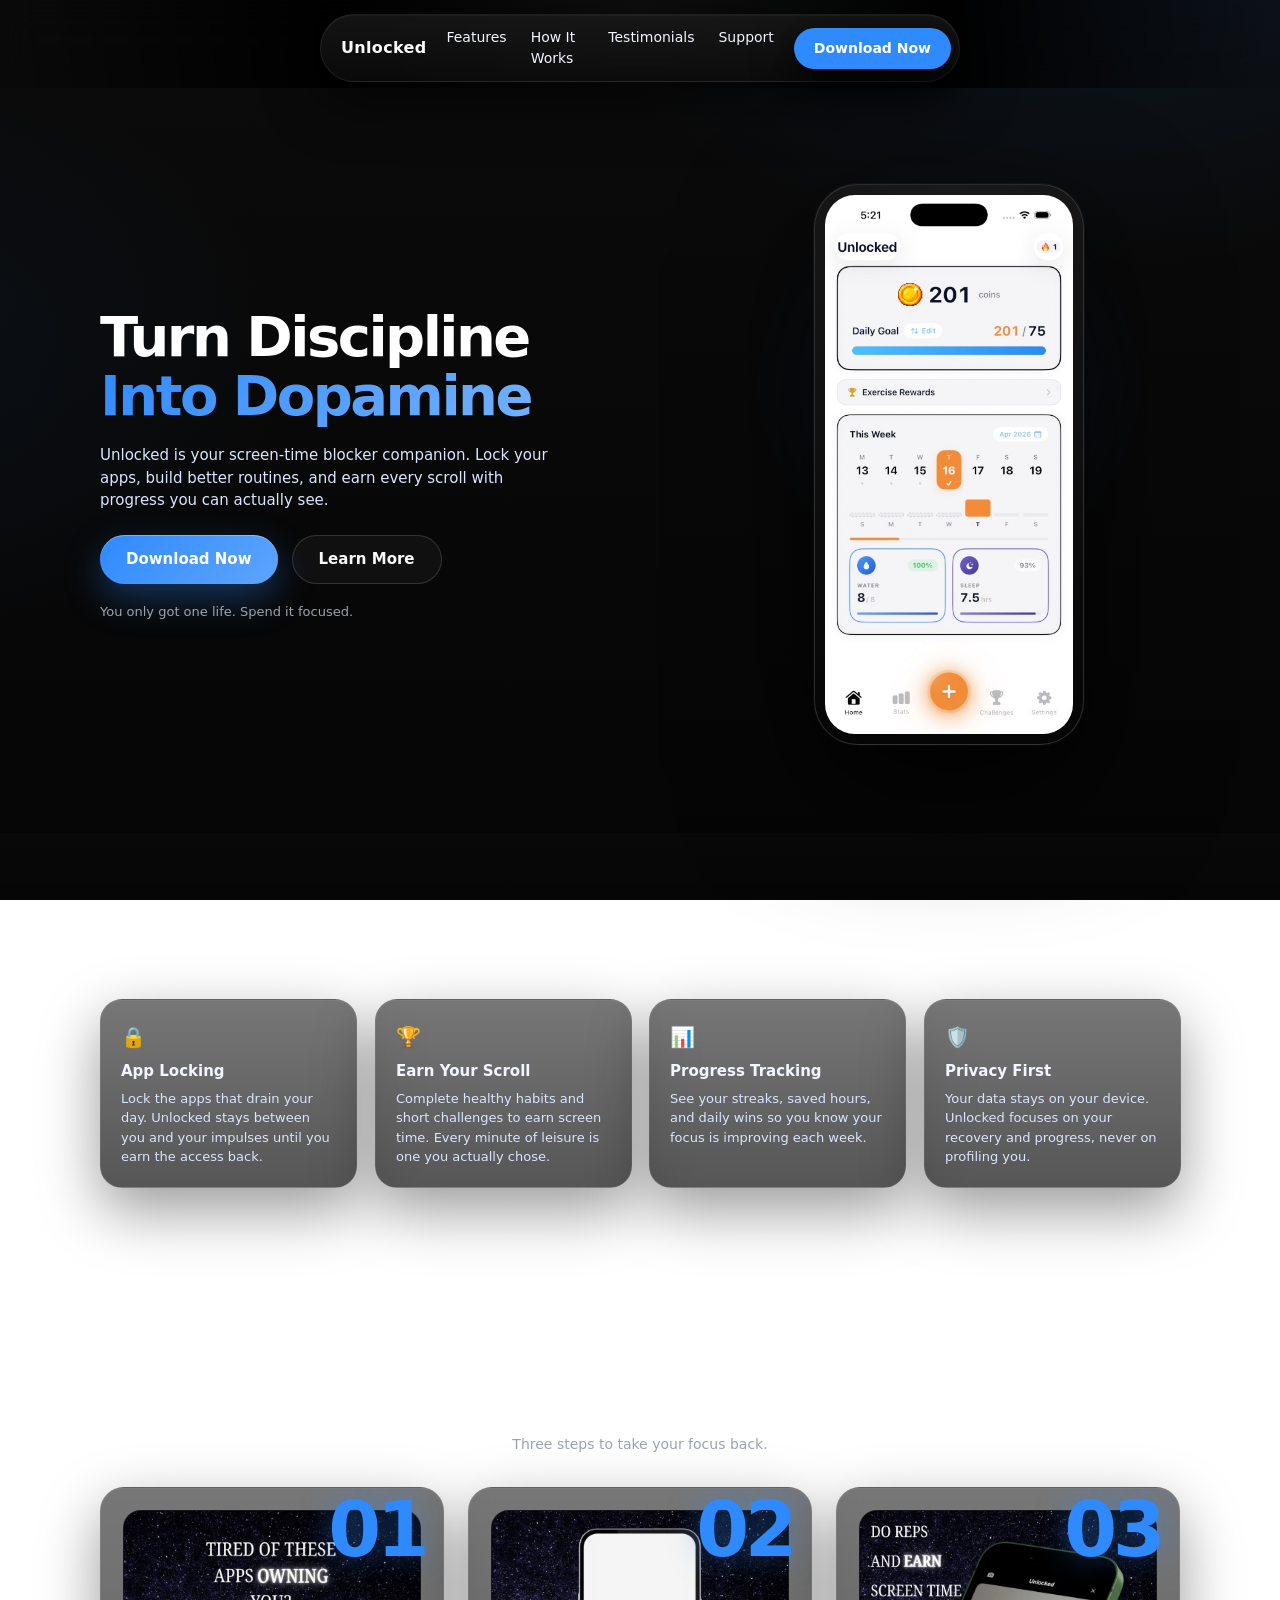
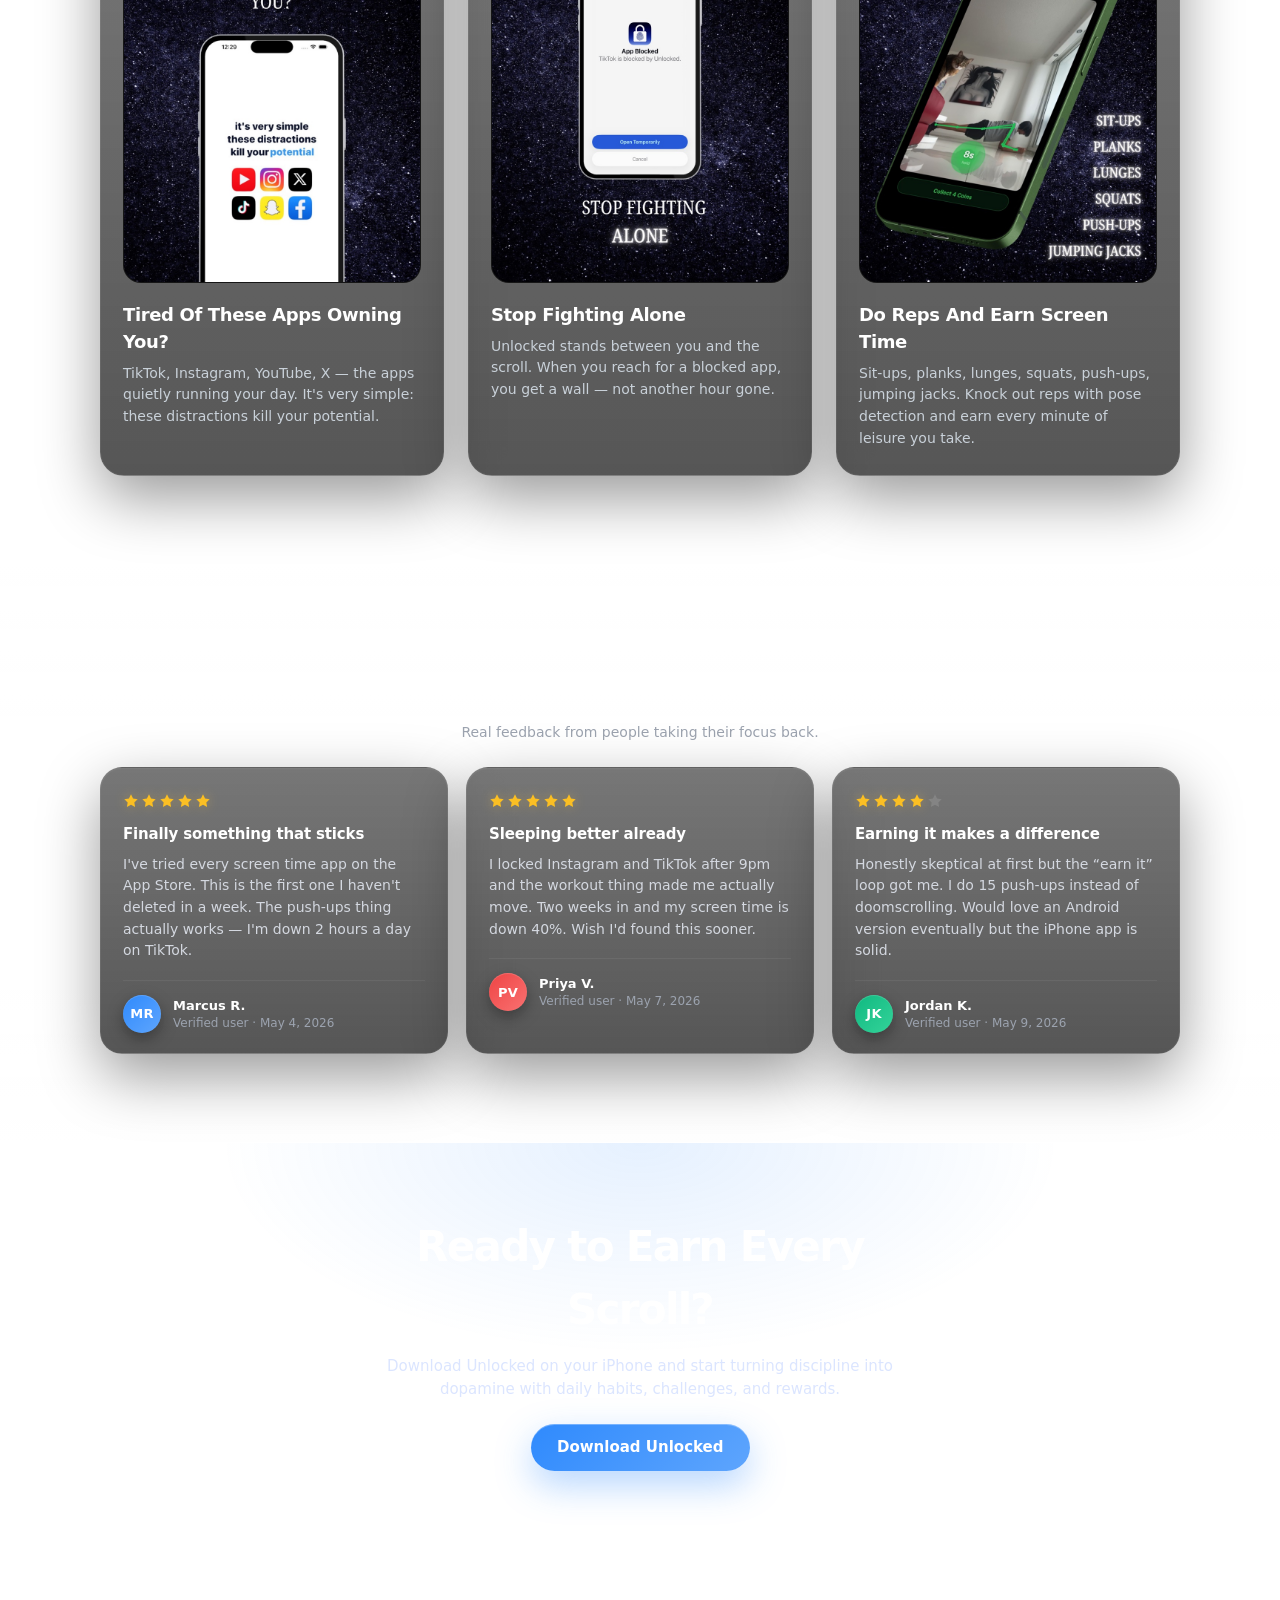
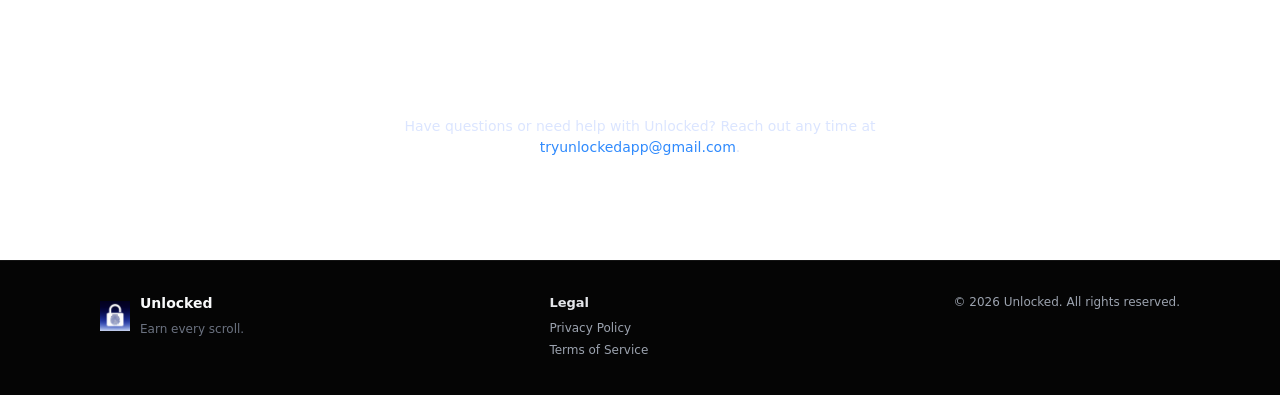
==== index.html @ 5eebda1a "Update step titles and descriptions to match new screenshots" ====
<!DOCTYPE html>
<html lang="en">
<head>
  <meta charset="UTF-8" />
  <title>Unlocked – Turn Discipline Into Dopamine</title>
  <meta name="viewport" content="width=device-width, initial-scale=1" />
  <meta
    name="description"
    content="Unlocked is a screen time blocker that helps you earn your scrolls. Build discipline, complete healthy routines, and unlock your apps the right way."
  />
  <meta property="og:title" content="Unlocked – Turn Discipline Into Dopamine" />
  <meta property="og:description" content="Earn every scroll. Lock your apps, build discipline, and reclaim your focus." />
  <meta property="og:image" content="assets/images/unlocked-logo.png" />
  <link rel="icon" type="image/png" href="assets/images/unlocked-logo.png" />
  <link rel="stylesheet" href="styles.css" />
</head>
<body class="page page--dark-landing">
  <header class="snap-header">
    <div class="container snap-header__inner">
      <div class="snap-header__brand">
        <a href="#home" class="logo logo--snap">
          <span class="logo__text">Unlocked</span>
        </a>
      </div>
      <nav class="snap-nav">
        <a href="#features" class="snap-nav__link">Features</a>
        <a href="#screenshots" class="snap-nav__link">How It Works</a>
        <a href="#testimonials" class="snap-nav__link">Testimonials</a>
        <a href="#support" class="snap-nav__link">Support</a>
      </nav>
      <div class="snap-header__cta">
        <a href="https://apps.apple.com/us/app/unlocked-screen-time-blocker/id6764413366" class="btn btn--primary snap-header__button">Download Now</a>
      </div>
    </div>
  </header>

  <main id="home">
    <!-- HERO -->
    <section class="snap-hero">
      <div class="container snap-hero__grid">
        <div class="snap-hero__copy">
          <h1 class="snap-hero__title reveal">
            Turn Discipline<br />
            <span class="snap-hero__title-accent">Into Dopamine</span>
          </h1>
          <p class="snap-hero__subtitle reveal reveal-delay-1">
            Unlocked is your screen-time blocker companion. Lock your apps, build better routines, and earn every scroll
            with progress you can actually see.
          </p>

          <div class="snap-hero__actions reveal reveal-delay-2">
            <a href="https://apps.apple.com/us/app/unlocked-screen-time-blocker/id6764413366" class="btn btn--primary btn--lg">Download Now</a>
            <a href="#features" class="btn btn--ghost btn--lg">Learn More</a>
          </div>

          <div class="snap-hero__meta reveal reveal-delay-3">
            <span>You only got one life. Spend it focused.</span>
          </div>
        </div>

        <div class="snap-hero__device reveal reveal-delay-2">
          <div class="phone-frame phone-frame--hero">
            <img
              src="assets/images/sc2.png"
              alt="Unlocked home dashboard"
              class="phone-frame__image"
              width="280"
              height="560"
            />
          </div>
        </div>
      </div>
    </section>

    <!-- FEATURES -->
    <section class="snap-section snap-section--band" id="features">
      <div class="container">
        <div class="snap-section__header">
          <h2 class="snap-section__title">Powerful Features</h2>
          <div class="snap-section__underline"></div>
        </div>

        <div class="snap-features">
          <article class="snap-feature-card reveal">
            <div class="snap-feature-card__icon">🔒</div>
            <h3 class="snap-feature-card__title">App Locking</h3>
            <p class="snap-feature-card__text">
              Lock the apps that drain your day. Unlocked stays between you and your impulses until you earn the access back.
            </p>
          </article>

          <article class="snap-feature-card reveal reveal-delay-1">
            <div class="snap-feature-card__icon">🏆</div>
            <h3 class="snap-feature-card__title">Earn Your Scroll</h3>
            <p class="snap-feature-card__text">
              Complete healthy habits and short challenges to earn screen time. Every minute of leisure is one you actually chose.
            </p>
          </article>

          <article class="snap-feature-card reveal reveal-delay-2">
            <div class="snap-feature-card__icon">📊</div>
            <h3 class="snap-feature-card__title">Progress Tracking</h3>
            <p class="snap-feature-card__text">
              See your streaks, saved hours, and daily wins so you know your focus is improving each week.
            </p>
          </article>

          <article class="snap-feature-card reveal reveal-delay-3">
            <div class="snap-feature-card__icon">🛡️</div>
            <h3 class="snap-feature-card__title">Privacy First</h3>
            <p class="snap-feature-card__text">
              Your data stays on your device. Unlocked focuses on your recovery and progress, never on profiling you.
            </p>
          </article>
        </div>
      </div>
    </section>

    <!-- HOW IT WORKS -->
    <section class="snap-section" id="screenshots">
      <div class="container">
        <div class="snap-section__header snap-section__header--center">
          <h2 class="snap-section__title">How It Works</h2>
          <div class="snap-section__underline"></div>
          <p class="snap-section__subtitle">Three steps to take your focus back.</p>
        </div>

        <div class="how-steps">
          <article class="how-step reveal">
            <span class="how-step__number">01</span>
            <div class="how-step__media">
              <img src="assets/images/step-1.jpg" alt="Tired of these apps owning you? — distractions kill your potential" loading="lazy" />
            </div>
            <h3 class="how-step__title">Tired Of These Apps Owning You?</h3>
            <p class="how-step__text">
              TikTok, Instagram, YouTube, X — the apps quietly running your day. It&apos;s very simple: these distractions kill your potential.
            </p>
          </article>

          <article class="how-step reveal reveal-delay-1">
            <span class="how-step__number">02</span>
            <div class="how-step__media">
              <img src="assets/images/step-2.jpg" alt="Stop fighting alone — TikTok is blocked by Unlocked" loading="lazy" />
            </div>
            <h3 class="how-step__title">Stop Fighting Alone</h3>
            <p class="how-step__text">
              Unlocked stands between you and the scroll. When you reach for a blocked app, you get a wall — not another hour gone.
            </p>
          </article>

          <article class="how-step reveal reveal-delay-2">
            <span class="how-step__number">03</span>
            <div class="how-step__media">
              <img src="assets/images/step-3.jpg" alt="Do reps and earn screen time — sit-ups, planks, lunges, squats, push-ups, jumping jacks" loading="lazy" />
            </div>
            <h3 class="how-step__title">Do Reps And Earn Screen Time</h3>
            <p class="how-step__text">
              Sit-ups, planks, lunges, squats, push-ups, jumping jacks. Knock out reps with pose detection and earn every minute of leisure you take.
            </p>
          </article>
        </div>
      </div>
    </section>

    <!-- TESTIMONIALS -->
    <section class="snap-section snap-section--band" id="testimonials">
      <div class="container">
        <div class="snap-section__header snap-section__header--center">
          <h2 class="snap-section__title">Loved by early users</h2>
          <p class="snap-section__subtitle">Real feedback from people taking their focus back.</p>
        </div>

        <div class="snap-testimonials">
          <article class="snap-testimonial-card reveal">
            <div class="review-stars" aria-label="5 out of 5 stars">
              <svg viewBox="0 0 24 24" aria-hidden="true"><path d="M12 2l3.09 6.26L22 9.27l-5 4.87 1.18 6.88L12 17.77l-6.18 3.25L7 14.14 2 9.27l6.91-1.01L12 2z"/></svg>
              <svg viewBox="0 0 24 24" aria-hidden="true"><path d="M12 2l3.09 6.26L22 9.27l-5 4.87 1.18 6.88L12 17.77l-6.18 3.25L7 14.14 2 9.27l6.91-1.01L12 2z"/></svg>
              <svg viewBox="0 0 24 24" aria-hidden="true"><path d="M12 2l3.09 6.26L22 9.27l-5 4.87 1.18 6.88L12 17.77l-6.18 3.25L7 14.14 2 9.27l6.91-1.01L12 2z"/></svg>
              <svg viewBox="0 0 24 24" aria-hidden="true"><path d="M12 2l3.09 6.26L22 9.27l-5 4.87 1.18 6.88L12 17.77l-6.18 3.25L7 14.14 2 9.27l6.91-1.01L12 2z"/></svg>
              <svg viewBox="0 0 24 24" aria-hidden="true"><path d="M12 2l3.09 6.26L22 9.27l-5 4.87 1.18 6.88L12 17.77l-6.18 3.25L7 14.14 2 9.27l6.91-1.01L12 2z"/></svg>
            </div>
            <h3 class="snap-testimonial-card__title">Finally something that sticks</h3>
            <p class="snap-testimonial-card__quote">
              I&apos;ve tried every screen time app on the App Store. This is the first one I haven&apos;t deleted in a week. The push-ups thing actually works — I&apos;m down 2 hours a day on TikTok.
            </p>
            <div class="snap-testimonial-card__author">
              <span class="snap-avatar" style="background: linear-gradient(135deg, #2f8afd, #5ea5fd);">MR</span>
              <div>
                <p class="snap-testimonial-card__name">Marcus R.</p>
                <p class="snap-testimonial-card__meta">Verified user · May 4, 2026</p>
              </div>
            </div>
          </article>

          <article class="snap-testimonial-card reveal reveal-delay-1">
            <div class="review-stars" aria-label="5 out of 5 stars">
              <svg viewBox="0 0 24 24" aria-hidden="true"><path d="M12 2l3.09 6.26L22 9.27l-5 4.87 1.18 6.88L12 17.77l-6.18 3.25L7 14.14 2 9.27l6.91-1.01L12 2z"/></svg>
              <svg viewBox="0 0 24 24" aria-hidden="true"><path d="M12 2l3.09 6.26L22 9.27l-5 4.87 1.18 6.88L12 17.77l-6.18 3.25L7 14.14 2 9.27l6.91-1.01L12 2z"/></svg>
              <svg viewBox="0 0 24 24" aria-hidden="true"><path d="M12 2l3.09 6.26L22 9.27l-5 4.87 1.18 6.88L12 17.77l-6.18 3.25L7 14.14 2 9.27l6.91-1.01L12 2z"/></svg>
              <svg viewBox="0 0 24 24" aria-hidden="true"><path d="M12 2l3.09 6.26L22 9.27l-5 4.87 1.18 6.88L12 17.77l-6.18 3.25L7 14.14 2 9.27l6.91-1.01L12 2z"/></svg>
              <svg viewBox="0 0 24 24" aria-hidden="true"><path d="M12 2l3.09 6.26L22 9.27l-5 4.87 1.18 6.88L12 17.77l-6.18 3.25L7 14.14 2 9.27l6.91-1.01L12 2z"/></svg>
            </div>
            <h3 class="snap-testimonial-card__title">Sleeping better already</h3>
            <p class="snap-testimonial-card__quote">
              I locked Instagram and TikTok after 9pm and the workout thing made me actually move. Two weeks in and my screen time is down 40%. Wish I&apos;d found this sooner.
            </p>
            <div class="snap-testimonial-card__author">
              <span class="snap-avatar" style="background: linear-gradient(135deg, #ef4444, #f97171);">PV</span>
              <div>
                <p class="snap-testimonial-card__name">Priya V.</p>
                <p class="snap-testimonial-card__meta">Verified user · May 7, 2026</p>
              </div>
            </div>
          </article>

          <article class="snap-testimonial-card reveal reveal-delay-2">
            <div class="review-stars" aria-label="4 out of 5 stars">
              <svg viewBox="0 0 24 24" aria-hidden="true"><path d="M12 2l3.09 6.26L22 9.27l-5 4.87 1.18 6.88L12 17.77l-6.18 3.25L7 14.14 2 9.27l6.91-1.01L12 2z"/></svg>
              <svg viewBox="0 0 24 24" aria-hidden="true"><path d="M12 2l3.09 6.26L22 9.27l-5 4.87 1.18 6.88L12 17.77l-6.18 3.25L7 14.14 2 9.27l6.91-1.01L12 2z"/></svg>
              <svg viewBox="0 0 24 24" aria-hidden="true"><path d="M12 2l3.09 6.26L22 9.27l-5 4.87 1.18 6.88L12 17.77l-6.18 3.25L7 14.14 2 9.27l6.91-1.01L12 2z"/></svg>
              <svg viewBox="0 0 24 24" aria-hidden="true"><path d="M12 2l3.09 6.26L22 9.27l-5 4.87 1.18 6.88L12 17.77l-6.18 3.25L7 14.14 2 9.27l6.91-1.01L12 2z"/></svg>
              <svg viewBox="0 0 24 24" aria-hidden="true" class="is-empty"><path d="M12 2l3.09 6.26L22 9.27l-5 4.87 1.18 6.88L12 17.77l-6.18 3.25L7 14.14 2 9.27l6.91-1.01L12 2z"/></svg>
            </div>
            <h3 class="snap-testimonial-card__title">Earning it makes a difference</h3>
            <p class="snap-testimonial-card__quote">
              Honestly skeptical at first but the &ldquo;earn it&rdquo; loop got me. I do 15 push-ups instead of doomscrolling. Would love an Android version eventually but the iPhone app is solid.
            </p>
            <div class="snap-testimonial-card__author">
              <span class="snap-avatar" style="background: linear-gradient(135deg, #10b981, #34d399);">JK</span>
              <div>
                <p class="snap-testimonial-card__name">Jordan K.</p>
                <p class="snap-testimonial-card__meta">Verified user · May 9, 2026</p>
              </div>
            </div>
          </article>
        </div>
      </div>
    </section>

    <!-- CTA BAND -->
    <section class="snap-cta" id="download">
      <div class="container snap-cta__inner">
        <div class="snap-cta__header reveal">
          <h2 class="snap-cta__title">Ready to Earn Every Scroll?</h2>
          <div class="snap-section__underline snap-cta__underline"></div>
        </div>
        <p class="snap-cta__subtitle reveal reveal-delay-1">
          Download Unlocked on your iPhone and start turning discipline into dopamine with daily habits, challenges, and rewards.
        </p>
        <a href="https://apps.apple.com/us/app/unlocked-screen-time-blocker/id6764413366" class="btn btn--primary btn--lg snap-cta__button reveal reveal-delay-2">Download Unlocked</a>
      </div>
    </section>

    <!-- SUPPORT -->
    <section class="snap-section" id="support">
      <div class="container">
        <div class="snap-section__header snap-section__header--center">
          <h2 class="snap-section__title">Support</h2>
          <div class="snap-section__underline"></div>
        </div>
        <div class="snap-support">
          <p class="snap-support__text">
            Have questions or need help with Unlocked? Reach out any time at
            <a href="mailto:tryunlockedapp@gmail.com" class="snap-support__link">tryunlockedapp@gmail.com</a>.
          </p>
        </div>
      </div>
    </section>
  </main>

  <!-- FOOTER -->
  <footer class="snap-footer">
    <div class="container snap-footer__inner">
      <div class="snap-footer__brand">
        <img src="assets/images/unlocked-logo.png" alt="Unlocked" class="snap-footer__logo" />
        <div class="snap-footer__brand-text">
          <span class="snap-footer__brand-name">Unlocked</span>
          <p class="snap-footer__tagline">Earn every scroll.</p>
        </div>
      </div>
      <div class="snap-footer__legal">
        <h3 class="snap-footer__legal-title">Legal</h3>
        <a href="privacy.html" class="snap-footer__link">Privacy Policy</a>
        <a href="terms.html" class="snap-footer__link">Terms of Service</a>
      </div>
      <div class="snap-footer__meta">
        <span>&copy; <span id="year"></span> Unlocked. All rights reserved.</span>
      </div>
    </div>
    <script>
      document.getElementById('year').textContent = new Date().getFullYear();

      // Reveal-on-scroll
      const revealEls = document.querySelectorAll('.reveal');
      if ('IntersectionObserver' in window && revealEls.length) {
        const io = new IntersectionObserver((entries) => {
          entries.forEach((entry) => {
            if (entry.isIntersecting) {
              entry.target.classList.add('is-visible');
              io.unobserve(entry.target);
            }
          });
        }, { threshold: 0.12, rootMargin: '0px 0px -40px 0px' });
        revealEls.forEach((el) => io.observe(el));
      } else {
        revealEls.forEach((el) => el.classList.add('is-visible'));
      }
    </script>
  </footer>
</body>
</html>
---- styles.css ----
:root {
  --navy-bg: #020617;
  --navy-deep: #020819;
  --navy-soft: #0b1220;
  --navy-border: #1f2937;
  --navy-pill: #0b2147;

  --orange: #2f8afd;
  --orange-soft: rgba(47, 138, 253, 0.2);

  --green: #22c55e;
  --green-soft: rgba(34, 197, 94, 0.16);

  --text-main: #f9fafb;
  --text-muted: #9ca3af;
  --text-soft: #6b7280;

  --surface-elevated: #020617;
  --surface-card: #02081a;
  --surface-muted: #02091c;

  --radius-lg: 26px;
  --radius-md: 18px;
  --radius-pill: 999px;

  --shadow-soft: 0 30px 80px rgba(15, 23, 42, 0.9);
  --shadow-subtle: 0 16px 40px rgba(15, 23, 42, 0.6);

  --font-sans: system-ui, -apple-system, BlinkMacSystemFont, "SF Pro Text", sans-serif;
}

*,
*::before,
*::after {
  box-sizing: border-box;
}

html,
body {
  margin: 0;
  padding: 0;
  overflow-x: hidden;
}

html {
  scroll-behavior: smooth;
}

@media (prefers-reduced-motion: reduce) {
  html { scroll-behavior: auto; }
  *, *::before, *::after {
    animation-duration: 0.001ms !important;
    transition-duration: 0.001ms !important;
  }
}

/* Reveal-on-scroll utility */
.reveal {
  opacity: 0;
  transform: translateY(20px);
  transition: opacity 0.9s cubic-bezier(0.2, 0.8, 0.2, 1),
              transform 0.9s cubic-bezier(0.2, 0.8, 0.2, 1);
  will-change: opacity, transform;
}

.reveal.is-visible {
  opacity: 1;
  transform: translateY(0);
}

.reveal-delay-1 { transition-delay: 0.08s; }
.reveal-delay-2 { transition-delay: 0.16s; }
.reveal-delay-3 { transition-delay: 0.24s; }
.reveal-delay-4 { transition-delay: 0.32s; }

body {
  font-family: var(--font-sans);
  line-height: 1.5;
  color: var(--text-main);
  background: radial-gradient(circle at top, #020617 0, #020617 20%, #020617 40%, #000 100%);
}

.page--dark {
  background: radial-gradient(circle at top, #020617 0, #020817 35%, #000 100%);
}

.page--light {
  background: #0a0a0a;
  color: var(--text-main);
}

.container {
  max-width: 1120px;
  padding: 0 20px;
  margin: 0 auto;
}

.header {
  position: sticky;
  top: 0;
  z-index: 20;
  backdrop-filter: blur(20px);
  background: linear-gradient(to bottom, rgba(2, 6, 23, 0.98), rgba(2, 6, 23, 0.9), transparent);
  border-bottom: 1px solid rgba(31, 41, 55, 0.7);
}

.header--simple {
  position: static;
  background: rgba(10, 10, 10, 0.96);
  border-bottom: 1px solid rgba(255, 255, 255, 0.08);
}

.header__inner {
  display: flex;
  align-items: center;
  justify-content: space-between;
  height: 72px;
}

.logo {
  display: inline-flex;
  align-items: center;
  gap: 10px;
  text-decoration: none;
  color: var(--text-main);
}

.logo__icon {
  width: 32px;
  height: 32px;
  border-radius: 12px;
  background: radial-gradient(circle at 30% 10%, #e5e7eb, #0f172a);
  display: flex;
  align-items: center;
  justify-content: center;
  font-weight: 800;
  font-size: 18px;
  color: #020617;
  box-shadow: 0 10px 30px rgba(15, 23, 42, 0.9);
}

.logo__icon--small {
  width: 26px;
  height: 26px;
  font-size: 16px;
}

.logo__text {
  font-weight: 600;
  letter-spacing: 0.02em;
}

.logo__img {
  height: 34px;
  width: auto;
  display: block;
}

.nav {
  display: flex;
  align-items: center;
  gap: 20px;
}

.nav__link {
  text-decoration: none;
  font-size: 14px;
  color: var(--text-muted);
  padding: 6px 0;
  transition: color 0.2s ease;
}

.nav__link:hover {
  color: var(--text-main);
}

.nav__link--button {
  padding: 8px 18px;
  border-radius: 999px;
  background: #f9fafb;
  color: #020617;
  font-weight: 600;
  box-shadow: 0 12px 30px rgba(15, 23, 42, 0.9);
}

.nav__link--muted {
  color: var(--text-soft);
}

.hero {
  padding: 72px 0 72px;
}

.hero__inner {
  display: grid;
  grid-template-columns: minmax(0, 1.1fr) minmax(0, 1.1fr);
  gap: 48px;
  align-items: center;
}

.hero__pill {
  display: inline-flex;
  align-items: center;
  padding: 4px 14px;
  border-radius: var(--radius-pill);
  border: 1px solid rgba(148, 163, 184, 0.5);
  font-size: 12px;
  color: var(--text-muted);
  background: radial-gradient(circle at top left, rgba(47, 138, 253, 0.22), rgba(15, 23, 42, 0.9));
  margin-bottom: 16px;
}

.hero__title {
  font-size: clamp(36px, 5vw, 48px);
  line-height: 1.1;
  letter-spacing: -0.04em;
  margin: 0 0 16px;
}

.hero__accent {
  color: var(--orange);
}

.hero__subtitle {
  color: var(--text-soft);
  max-width: 420px;
  margin: 0 0 24px;
}

.hero__actions {
  display: flex;
  align-items: center;
  gap: 12px;
  margin-bottom: 8px;
}

.hero__note {
  font-size: 13px;
  color: var(--text-muted);
}

.btn {
  display: inline-flex;
  align-items: center;
  justify-content: center;
  border-radius: var(--radius-pill);
  padding: 10px 22px;
  border: none;
  font-size: 14px;
  font-weight: 600;
  cursor: pointer;
  text-decoration: none;
  transition: transform 0.12s ease, box-shadow 0.12s ease, background 0.12s ease, color 0.12s ease;
}

.btn--primary {
  position: relative;
  background: linear-gradient(135deg, #2f8afd, #5ea5fd);
  color: #ffffff;
  box-shadow: 0 14px 36px rgba(47, 138, 253, 0.35), inset 0 1px 0 rgba(255, 255, 255, 0.3);
  overflow: hidden;
}

.btn--primary::after {
  content: "";
  position: absolute;
  top: 0;
  left: -120%;
  width: 60%;
  height: 100%;
  background: linear-gradient(120deg, transparent, rgba(255, 255, 255, 0.4), transparent);
  transform: skewX(-20deg);
  transition: left 0.7s ease;
}

.btn--primary:hover {
  transform: translateY(-2px);
  box-shadow: 0 22px 55px rgba(47, 138, 253, 0.5), inset 0 1px 0 rgba(255, 255, 255, 0.4);
}

.btn--primary:hover::after {
  left: 130%;
}

.btn--ghost {
  background: rgba(255, 255, 255, 0.04);
  color: var(--text-main);
  border: 1px solid rgba(255, 255, 255, 0.14);
  backdrop-filter: blur(10px);
  -webkit-backdrop-filter: blur(10px);
}

.btn--ghost:hover {
  background: rgba(255, 255, 255, 0.08);
  border-color: rgba(255, 255, 255, 0.25);
  transform: translateY(-2px);
}

.btn--pill {
  border-radius: var(--radius-pill);
}

.hero__devices {
  display: grid;
  grid-template-columns: repeat(3, minmax(0, 1fr));
  gap: 18px;
}

.device-card {
  background: radial-gradient(circle at top, #020617, #020617 40%, #000 100%);
  border-radius: 30px;
  padding: 16px 16px 18px;
  border: 1px solid rgba(31, 41, 55, 0.9);
  box-shadow: var(--shadow-soft);
  position: relative;
}

.device-card--center {
  padding-top: 32px;
}

.device-card__title {
  margin: 0 0 14px;
  font-size: 14px;
}

.device-card__list {
  list-style: none;
  margin: 0;
  padding: 0;
  display: flex;
  flex-direction: column;
  gap: 8px;
  font-size: 12px;
}

.device-card__list li {
  display: flex;
  align-items: center;
  justify-content: space-between;
  color: var(--text-muted);
}

.device-card__list--goals li {
  align-items: flex-start;
}

.goal__name {
  font-size: 12px;
}

.goal__meta {
  display: block;
  font-size: 11px;
  color: var(--text-soft);
}

.gauge {
  position: relative;
  width: 100%;
  padding-top: 90%;
  border-radius: 30px;
  background: radial-gradient(circle at top, rgba(47, 138, 253, 0.12), #020617);
  display: flex;
  align-items: center;
  justify-content: center;
}

.gauge__ring {
  position: absolute;
  inset: 12%;
  border-radius: 999px;
  border: 8px solid rgba(15, 23, 42, 1);
  border-top-color: var(--orange);
  border-right-color: rgba(47, 138, 253, 0.4);
  border-bottom-color: rgba(15, 23, 42, 1);
  border-left-color: rgba(15, 23, 42, 1);
  transform: rotate(-35deg);
}

.gauge__value {
  position: absolute;
  font-size: 22px;
  font-weight: 700;
}

.gauge__label {
  position: absolute;
  bottom: 22%;
  font-size: 11px;
  color: var(--text-muted);
}

.gauge__footer {
  margin-top: 14px;
  display: flex;
  align-items: center;
  justify-content: space-between;
  font-size: 11px;
  color: var(--text-soft);
}

.gauge__score {
  color: var(--green);
}

.badge {
  border-radius: var(--radius-pill);
  padding: 3px 10px;
  font-size: 11px;
  border: 1px solid transparent;
}

.badge--navy {
  background: rgba(15, 23, 42, 0.9);
  border-color: rgba(30, 64, 175, 0.5);
  color: #e5e7eb;
}

.badge--orange {
  background: var(--orange-soft);
  border-color: rgba(47, 138, 253, 0.8);
  color: #a5cdff;
}

.badge--muted {
  background: rgba(15, 23, 42, 0.9);
  border-color: rgba(55, 65, 81, 0.6);
  color: var(--text-muted);
}

.badge--green {
  background: var(--green-soft);
  color: #bbf7d0;
  border-color: rgba(34, 197, 94, 0.9);
}

.chip {
  display: inline-flex;
  align-items: center;
  padding: 4px 10px;
  border-radius: var(--radius-pill);
  font-size: 11px;
  border: 1px solid rgba(31, 41, 55, 0.9);
}

.chip--good {
  border-color: rgba(34, 197, 94, 0.7);
  color: #bbf7d0;
}

.chip--warn {
  border-color: rgba(47, 138, 253, 0.7);
  color: #a5cdff;
}

.chip--info {
  border-color: rgba(59, 130, 246, 0.7);
  color: #bfdbfe;
}

.section {
  padding: 64px 0;
}

.section--muted {
  background: radial-gradient(circle at top, #020617, #020617 30%, #020617 60%, #000 100%);
}

.section__header {
  display: flex;
  justify-content: space-between;
  align-items: center;
  margin-bottom: 32px;
}

.section__header--center {
  flex-direction: column;
  align-items: center;
  text-align: center;
  gap: 16px;
}

.section__title {
  font-size: 28px;
  letter-spacing: -0.04em;
  margin: 0;
}

.section__accent {
  color: var(--orange);
}

.section__icon {
  width: 40px;
  height: 40px;
  border-radius: 16px;
  display: flex;
  align-items: center;
  justify-content: center;
  background: #020817;
  color: #e5e7eb;
  margin-bottom: 10px;
}

.section__icon--navy {
  background: linear-gradient(135deg, #0b2147, #020617);
}

.steps-tabs {
  display: inline-flex;
  align-items: center;
  gap: 8px;
  padding: 4px;
  border-radius: 999px;
  background: rgba(15, 23, 42, 0.95);
  border: 1px solid rgba(31, 41, 55, 0.9);
}

.steps-tabs__item {
  border: none;
  background: transparent;
  color: var(--text-soft);
  font-size: 12px;
  padding: 6px 14px;
  border-radius: 999px;
  cursor: default;
}

.steps-tabs__item--active {
  background: #020617;
  color: #f9fafb;
}

.steps-tabs__divider {
  width: 18px;
  height: 1px;
  background: rgba(75, 85, 99, 0.7);
}

.grid {
  display: grid;
  gap: 20px;
}

.grid--3 {
  grid-template-columns: repeat(3, minmax(0, 1fr));
}

.grid--2 {
  grid-template-columns: repeat(2, minmax(0, 1fr));
}

.card {
  background: radial-gradient(circle at top, #020617, #02081a 45%, #000 100%);
  border-radius: var(--radius-lg);
  padding: 20px 20px 18px;
  border: 1px solid rgba(31, 41, 55, 0.9);
  box-shadow: var(--shadow-subtle);
}

.card--wide {
  height: 100%;
}

.card--testimonial {
  background: radial-gradient(circle at top, rgba(47, 138, 253, 0.1), #020817);
}

.card__title {
  margin: 0 0 10px;
  font-size: 16px;
}

.card__text {
  margin: 0 0 12px;
  font-size: 13px;
  color: var(--text-soft);
}

.card__meta {
  font-size: 12px;
  color: var(--text-muted);
}

.card__stats {
  list-style: none;
  margin: 10px 0 0;
  padding: 0;
  display: flex;
  flex-direction: column;
  gap: 8px;
  font-size: 12px;
  color: var(--text-muted);
}

.card__stats li {
  display: flex;
  justify-content: space-between;
}

.card__chips {
  list-style: none;
  margin: 12px 0 0;
  padding: 0;
  display: flex;
  flex-wrap: wrap;
  gap: 8px;
}

.mini-gauge {
  margin-top: 12px;
  padding: 10px 12px;
  border-radius: 18px;
  background: rgba(15, 23, 42, 0.9);
  border: 1px solid rgba(31, 41, 55, 0.9);
}

.mini-gauge__value {
  font-size: 14px;
  font-weight: 600;
}

.mini-gauge__label {
  font-size: 11px;
  color: var(--text-soft);
}

.mini-gauge__progress {
  margin-top: 8px;
  height: 6px;
  border-radius: 999px;
  background: rgba(31, 41, 55, 1);
  overflow: hidden;
}

.mini-gauge__bar {
  width: 20%;
  height: 100%;
  border-radius: 999px;
  background: linear-gradient(90deg, #2f8afd, #22c55e);
}

.stars {
  font-size: 14px;
  margin-bottom: 6px;
  color: #a5cdff;
}

.goals-grid {
  margin-top: 24px;
}

.goal-card {
  background: radial-gradient(circle at top, rgba(59, 130, 246, 0.08), #020617);
  border-radius: var(--radius-lg);
  padding: 18px 18px 16px;
  border: 1px solid rgba(31, 41, 55, 0.9);
}

.goal-card__header {
  display: flex;
  justify-content: space-between;
  align-items: center;
  margin-bottom: 8px;
}

.goal-card__name {
  font-size: 14px;
  font-weight: 600;
}

.goal-card__meta {
  font-size: 12px;
  color: var(--text-soft);
  margin: 0 0 10px;
}

.goal-card__progress {
  height: 7px;
  border-radius: 999px;
  background: rgba(17, 24, 39, 1);
  overflow: hidden;
}

.goal-card__progress--navy .goal-card__bar {
  width: 54%;
  background: linear-gradient(90deg, #0ea5e9, #1d4ed8);
}

.goal-card__progress--green .goal-card__bar {
  width: 100%;
  background: linear-gradient(90deg, #22c55e, #4ade80);
}

.goal-card__bar {
  height: 100%;
}

.goal-card__bar--full {
  width: 100%;
}

.legal {
  padding: 40px 0 60px;
}

.legal__inner {
  max-width: 780px;
  margin: 0 auto;
}

.legal__title {
  font-size: 30px;
  margin: 0 0 6px;
}

.legal__updated {
  font-size: 13px;
  color: var(--text-muted);
  margin: 0 0 24px;
}

.legal__section {
  margin-bottom: 22px;
}

.legal__section h2 {
  font-size: 18px;
  margin: 0 0 8px;
}

.legal__section h3 {
  font-size: 15px;
  margin: 14px 0 6px;
}

.legal__section p {
  font-size: 14px;
  color: var(--text-soft);
}

.legal__section ul {
  padding-left: 18px;
  margin: 6px 0 0;
  color: var(--text-soft);
  font-size: 14px;
}

.footer {
  border-top: 1px solid rgba(255, 255, 255, 0.08);
  background: #0a0a0a;
  padding: 18px 0;
}

.footer--legal {
  margin-top: 16px;
}

.footer__inner {
  display: flex;
  align-items: center;
  justify-content: space-between;
  gap: 18px;
  font-size: 12px;
  color: var(--text-soft);
}

.footer__brand {
  display: flex;
  flex-direction: column;
  gap: 4px;
}

.footer__tagline {
  margin: 0;
  font-size: 12px;
  color: var(--text-muted);
}

.footer__links {
  display: flex;
  gap: 14px;
}

.footer__link {
  text-decoration: none;
  color: var(--text-muted);
  font-size: 12px;
}

.footer__link:hover {
  color: var(--text-main);
}

.footer__meta {
  display: flex;
  flex-direction: column;
  gap: 2px;
}

/* Light app-style page */
.page--light-app {
  background: #f3f4f6;
  color: #020617;
}

/* App-style header */
.header--app {
  background: #f4f5f8;
  border-bottom: 1px solid rgba(148, 163, 184, 0.4);
  backdrop-filter: blur(18px);
}

.nav--app .nav__link {
  color: #64748b;
}

.nav__link--active {
  color: #020617;
  font-weight: 600;
}

/* App hero */
.app-hero {
  padding: 72px 0 48px;
}

.app-hero__inner {
  display: grid;
  grid-template-columns: minmax(0, 1.1fr) minmax(0, 0.9fr);
  gap: 48px;
  align-items: center;
}

.app-hero__eyebrow {
  font-size: 13px;
  font-weight: 500;
  color: #0f172a;
}

.app-hero__title {
  font-size: clamp(32px, 4vw, 40px);
  margin: 4px 0 8px;
  letter-spacing: -0.04em;
  color: #020617;
}

.app-hero__subtitle {
  margin: 0 0 24px;
  max-width: 420px;
  font-size: 14px;
  color: #6b7280;
}

.app-hero__summary {
  background: #ffffff;
  border-radius: 28px;
  padding: 20px 20px 16px;
  box-shadow: 0 18px 40px rgba(15, 23, 42, 0.08);
  border: 1px solid rgba(209, 213, 219, 0.7);
}

.app-hero__summary-title {
  margin: 0 0 12px;
  font-size: 15px;
  color: #020617;
}

.app-hero__summary-grid {
  display: grid;
  grid-template-columns: repeat(4, minmax(0, 1fr));
  gap: 10px;
  margin-bottom: 12px;
}

.plan-card {
  background: #f9fafb;
  border-radius: 18px;
  padding: 10px 10px 8px;
  text-align: center;
}

.plan-card__icon {
  width: 32px;
  height: 32px;
  border-radius: 999px;
  display: flex;
  align-items: center;
  justify-content: center;
  font-weight: 600;
  font-size: 14px;
  margin: 0 auto 6px;
  color: #f9fafb;
}

.plan-card__icon--navy {
  background: #020617;
}

.plan-card__icon--orange {
  background: #2f8afd;
}

.plan-card__icon--red {
  background: #ef4444;
}

.plan-card__icon--blue {
  background: #0ea5e9;
}

.plan-card__label {
  font-size: 12px;
  margin: 0;
  color: #020617;
}

.plan-card__hint {
  font-size: 11px;
  margin: 0;
  color: #9ca3af;
}

.btn--full {
  width: 100%;
  justify-content: center;
  margin-top: 4px;
}

/* Phone frames */
.app-hero__phone {
  display: flex;
  flex-direction: column;
  align-items: center;
  gap: 10px;
}

.phone-frame {
  background: linear-gradient(145deg, #0a0a0a, #181818);
  padding: 10px;
  border-radius: 36px;
  box-shadow: 0 30px 80px rgba(0, 0, 0, 0.5);
  border: 1px solid rgba(70, 70, 70, 0.5);
  max-width: 270px;
}

.phone-frame--small {
  max-width: 220px;
}

.phone-frame__image {
  display: block;
  width: 100%;
  height: auto;
  border-radius: 28px;
  object-fit: cover;
  vertical-align: middle;
}

.app-hero__phone-dots .dot {
  width: 6px;
  height: 6px;
  border-radius: 999px;
  background: #cbd5f5;
  display: inline-block;
  margin: 0 2px;
}

.app-hero__phone-dots .dot--active {
  background: #020617;
}

/* Screenshots strip */
.screenshots {
  padding: 32px 0 40px;
}

.section-heading {
  font-size: 24px;
  margin: 0 0 4px;
  letter-spacing: -0.03em;
  color: #020617;
}

.section-heading--center {
  text-align: center;
}

.section-subtitle {
  margin: 0 0 20px;
  font-size: 14px;
  color: #6b7280;
}

.screenshots__row {
  display: flex;
  gap: 16px;
  overflow-x: auto;
  padding-bottom: 8px;
  scroll-snap-type: x mandatory;
}

.screenshots__row .phone-frame--small {
  scroll-snap-align: start;
}

/* Download strip */
.download {
  padding: 32px 0 40px;
}

.download__inner {
  background: #020617;
  border-radius: 30px;
  padding: 22px 24px;
  display: flex;
  align-items: center;
  justify-content: space-between;
  gap: 16px;
  color: #f9fafb;
}

.download__title {
  margin: 0 0 4px;
  font-size: 20px;
}

.download__subtitle {
  margin: 0;
  font-size: 14px;
  color: #e5e7eb;
}

/* Light cards and muted sections for app page */
.card--light {
  background: #ffffff;
  border-color: rgba(203, 213, 225, 0.9);
  box-shadow: 0 18px 45px rgba(15, 23, 42, 0.06);
}

.page--light-app .section--muted {
  background: #f9fafb;
}

/* === SnapOut-style dark landing === */

.page--dark-landing {
  background:
    radial-gradient(900px 600px at 85% -10%, rgba(47, 138, 253, 0.10), transparent 60%),
    radial-gradient(700px 500px at -10% 40%, rgba(47, 138, 253, 0.06), transparent 60%),
    linear-gradient(180deg, #0b0b0b 0%, #080808 50%, #050505 100%);
  background-attachment: fixed;
  color: #f3f6ff;
}

.snap-header {
  position: sticky;
  top: 0;
  z-index: 30;
  padding-top: 14px;
  padding-bottom: 6px;
  background: radial-gradient(circle at top, rgba(15, 15, 15, 0.95), rgba(0, 0, 0, 0.9), transparent);
  backdrop-filter: blur(18px);
}

.snap-header .container {
  display: flex;
  justify-content: center;
}

.snap-header__inner {
  display: inline-flex;
  align-items: center;
  justify-content: space-between;
  gap: 20px;
  padding: 8px 8px 8px 20px;
  border-radius: 999px;
  background: linear-gradient(180deg, rgba(28, 28, 28, 0.7), rgba(13, 13, 13, 0.75));
  border: 1px solid rgba(255, 255, 255, 0.08);
  box-shadow: 0 18px 55px rgba(0, 0, 0, 0.6), inset 0 1px 0 rgba(255, 255, 255, 0.04);
  backdrop-filter: blur(24px);
  -webkit-backdrop-filter: blur(24px);
  height: auto;
  max-width: 640px;
  transition: border-color 0.3s ease, box-shadow 0.3s ease;
}

.snap-header__inner:hover {
  border-color: rgba(255, 255, 255, 0.14);
}

.logo--snap .logo__icon {
  background: radial-gradient(circle at 30% 10%, #f9fafb, #111827);
  color: #020617;
}

.snap-nav {
  display: flex;
  gap: 24px;
  font-size: 14px;
}

.snap-nav__link {
  color: #f3f6ff;
  text-decoration: none;
  padding: 4px 0;
}

.snap-nav__link--active,
.snap-nav__link:hover {
  color: #f9fafb;
}

.snap-header__button {
  padding-inline: 20px;
  border-radius: 999px;
  background: #2f8afd;
  color: #ffffff;
  box-shadow: 0 16px 40px rgba(0, 0, 0, 0.9);
  white-space: nowrap;
  flex-shrink: 0;
}

.snap-hero {
  padding: 96px 0 88px;
  position: relative;
}

.snap-hero__grid {
  display: grid;
  grid-template-columns: minmax(0, 1.1fr) minmax(0, 0.9fr);
  gap: 56px;
  align-items: center;
}

.snap-hero__title {
  font-size: clamp(40px, 5.2vw, 56px);
  line-height: 1.05;
  letter-spacing: -0.045em;
  font-weight: 700;
  margin: 0 0 18px;
  color: #ffffff;
}

.snap-hero__title-accent {
  background: linear-gradient(135deg, #2f8afd 0%, #74b1ff 50%, #ffffff 100%);
  background-size: 200% 200%;
  -webkit-background-clip: text;
  background-clip: text;
  color: transparent;
  animation: gradient-shift 8s ease-in-out infinite;
}

@keyframes gradient-shift {
  0%, 100% { background-position: 0% 50%; }
  50% { background-position: 100% 50%; }
}

.snap-hero__subtitle {
  margin: 0 0 24px;
  max-width: 460px;
  font-size: 15px;
  color: #dbe5ff;
}

.snap-hero__actions {
  display: flex;
  flex-wrap: wrap;
  gap: 14px;
  margin-bottom: 18px;
}

.btn--lg {
  padding: 12px 26px;
  font-size: 15px;
}

.snap-hero__meta {
  font-size: 13px;
  color: #9ca3af;
}

.snap-hero__device {
  display: flex;
  justify-content: center;
  position: relative;
}

.snap-hero__device::before {
  content: "";
  position: absolute;
  width: 400px;
  height: 400px;
  background: radial-gradient(circle, rgba(47, 138, 253, 0.18), transparent 65%);
  filter: blur(40px);
  z-index: 0;
  animation: pulse-glow 6s ease-in-out infinite;
}

@keyframes pulse-glow {
  0%, 100% { opacity: 0.7; transform: scale(1); }
  50% { opacity: 1; transform: scale(1.08); }
}

.phone-frame--hero {
  position: relative;
  z-index: 1;
  max-width: 270px;
  background: radial-gradient(circle at top, #1a1a1a, #050505);
  border-radius: 44px;
  padding: 10px;
  border: 1px solid rgba(80, 80, 80, 0.5);
  box-shadow: 0 50px 130px rgba(0, 0, 0, 0.8), 0 0 0 1px rgba(255, 255, 255, 0.04);
  animation: phone-float 7s ease-in-out infinite;
}

@keyframes phone-float {
  0%, 100% { transform: translateY(0); }
  50% { transform: translateY(-10px); }
}

.phone-frame--hero .phone-frame__image {
  border-radius: 30px;
}

.snap-section {
  padding: 88px 0;
  position: relative;
}

.snap-section#screenshots {
  overflow: hidden;
}

.snap-section--band {
  background: transparent;
  position: relative;
}

.snap-section--band::before {
  content: "";
  position: absolute;
  inset: 0;
  background: linear-gradient(180deg, rgba(255, 255, 255, 0.015), transparent 30%, transparent 70%, rgba(255, 255, 255, 0.015));
  pointer-events: none;
}

.snap-section__header {
  display: flex;
  flex-direction: column;
  gap: 8px;
  margin-bottom: 24px;
}

.snap-section__header--center {
  align-items: center;
  text-align: center;
}

.snap-section__title {
  margin: 0;
  font-size: clamp(28px, 3.2vw, 36px);
  letter-spacing: -0.035em;
  font-weight: 700;
  color: #ffffff;
}

.snap-section__underline {
  display: none;
}

.snap-features {
  display: grid;
  grid-template-columns: repeat(4, minmax(0, 1fr));
  gap: 18px;
}

.snap-feature-card {
  position: relative;
  background: linear-gradient(180deg, rgba(28, 28, 28, 0.6), rgba(14, 14, 14, 0.7));
  border-radius: 22px;
  padding: 22px 20px 20px;
  border: 1px solid rgba(255, 255, 255, 0.07);
  box-shadow: 0 22px 60px rgba(0, 0, 0, 0.4), inset 0 1px 0 rgba(255, 255, 255, 0.04);
  backdrop-filter: blur(20px);
  -webkit-backdrop-filter: blur(20px);
  transition: transform 0.4s cubic-bezier(0.2, 0.8, 0.2, 1),
              border-color 0.3s ease,
              box-shadow 0.4s ease;
  overflow: hidden;
}

.snap-feature-card::before {
  content: "";
  position: absolute;
  inset: 0;
  border-radius: 22px;
  padding: 1px;
  background: linear-gradient(135deg, rgba(47, 138, 253, 0), rgba(47, 138, 253, 0.4), rgba(47, 138, 253, 0));
  -webkit-mask: linear-gradient(#fff 0 0) content-box, linear-gradient(#fff 0 0);
  -webkit-mask-composite: xor;
          mask-composite: exclude;
  opacity: 0;
  transition: opacity 0.4s ease;
  pointer-events: none;
}

.snap-feature-card:hover {
  transform: translateY(-4px);
  border-color: rgba(255, 255, 255, 0.12);
  box-shadow: 0 30px 70px rgba(0, 0, 0, 0.5), 0 0 40px rgba(47, 138, 253, 0.08), inset 0 1px 0 rgba(255, 255, 255, 0.06);
}

.snap-feature-card:hover::before {
  opacity: 1;
}

.snap-feature-card__icon {
  font-size: 20px;
  margin-bottom: 8px;
}

.snap-feature-card__title {
  margin: 0 0 6px;
  font-size: 15px;
  color: #f3f6ff;
}

.snap-feature-card__text {
  margin: 0;
  font-size: 13px;
  color: #dbe5ff;
}

.snap-screenshots-viewport {
  overflow: hidden;
  margin-top: 8px;
  width: 100%;
}

.snap-section#screenshots .snap-screenshots-viewport {
  margin-left: -40px;
  margin-right: -40px;
  width: calc(100% + 80px);
}

.snap-screenshots-track {
  display: flex;
  gap: 3px;
  padding: 8px 0 4px;
  animation: snap-screenshots-scroll 32s linear infinite;
}

.snap-screenshots-track .phone-frame--strip {
  max-width: 218px;
  min-width: 202px;
  flex-shrink: 0;
}

@keyframes snap-screenshots-scroll {
  0% {
    transform: translateX(0);
  }
  100% {
    transform: translateX(-50%);
  }
}

/* === How It Works (1-2-3 step section) === */

.snap-section__subtitle {
  margin: 14px 0 0;
  font-size: 15px;
  color: #9ca3af;
}

.how-steps {
  display: grid;
  grid-template-columns: repeat(3, minmax(0, 1fr));
  gap: 24px;
  margin-top: 32px;
}

.how-step {
  position: relative;
  display: flex;
  flex-direction: column;
  background: linear-gradient(180deg, rgba(28, 28, 28, 0.6), rgba(14, 14, 14, 0.7));
  border-radius: 24px;
  padding: 22px 22px 26px;
  border: 1px solid rgba(255, 255, 255, 0.07);
  box-shadow: 0 22px 60px rgba(0, 0, 0, 0.4), inset 0 1px 0 rgba(255, 255, 255, 0.04);
  backdrop-filter: blur(20px);
  -webkit-backdrop-filter: blur(20px);
  transition: transform 0.4s cubic-bezier(0.2, 0.8, 0.2, 1),
              border-color 0.3s ease,
              box-shadow 0.4s ease;
  overflow: hidden;
}

.how-step:hover {
  transform: translateY(-4px);
  border-color: rgba(255, 255, 255, 0.14);
  box-shadow: 0 30px 70px rgba(0, 0, 0, 0.5),
              0 0 40px rgba(47, 138, 253, 0.10),
              inset 0 1px 0 rgba(255, 255, 255, 0.06);
}

.how-step__number {
  position: absolute;
  top: 4px;
  right: 18px;
  font-size: 76px;
  font-weight: 900;
  letter-spacing: -0.06em;
  line-height: 1;
  color: #2f8afd;
  text-shadow: 0 0 30px rgba(47, 138, 253, 0.5);
  z-index: 2;
  pointer-events: none;
}

.how-step__media {
  position: relative;
  border-radius: 18px;
  overflow: hidden;
  margin-bottom: 18px;
  background: #0a0a0a;
  aspect-ratio: 4 / 5;
  border: 1px solid rgba(255, 255, 255, 0.05);
}

.how-step__media img {
  width: 100%;
  height: 100%;
  object-fit: cover;
  display: block;
  transition: transform 0.6s cubic-bezier(0.2, 0.8, 0.2, 1);
}

.how-step:hover .how-step__media img {
  transform: scale(1.03);
}

.how-step__title {
  margin: 0 0 8px;
  font-size: 18px;
  font-weight: 700;
  letter-spacing: -0.02em;
  color: #ffffff;
}

.how-step__text {
  margin: 0;
  font-size: 14px;
  line-height: 1.55;
  color: #c9d1d9;
}

@media (max-width: 900px) {
  .how-steps {
    grid-template-columns: minmax(0, 1fr);
    gap: 18px;
  }

  .how-step__number {
    font-size: 56px;
  }
}

.snap-testimonials {
  display: grid;
  grid-template-columns: repeat(3, minmax(0, 1fr));
  gap: 18px;
}

.snap-testimonial-card {
  position: relative;
  background: linear-gradient(180deg, rgba(28, 28, 28, 0.6), rgba(14, 14, 14, 0.7));
  border-radius: 22px;
  padding: 24px 22px 20px;
  border: 1px solid rgba(255, 255, 255, 0.07);
  box-shadow: 0 22px 60px rgba(0, 0, 0, 0.4), inset 0 1px 0 rgba(255, 255, 255, 0.04);
  backdrop-filter: blur(20px);
  -webkit-backdrop-filter: blur(20px);
  transition: transform 0.4s cubic-bezier(0.2, 0.8, 0.2, 1),
              border-color 0.3s ease,
              box-shadow 0.4s ease;
}

.snap-testimonial-card:hover {
  transform: translateY(-3px);
  border-color: rgba(255, 255, 255, 0.12);
  box-shadow: 0 30px 70px rgba(0, 0, 0, 0.5), inset 0 1px 0 rgba(255, 255, 255, 0.06);
}

.review-stars {
  display: inline-flex;
  align-items: center;
  gap: 2px;
  margin-bottom: 14px;
}

.review-stars svg {
  width: 16px;
  height: 16px;
  fill: #fbbf24;
  filter: drop-shadow(0 0 6px rgba(251, 191, 36, 0.35));
}

.review-stars svg.is-empty {
  fill: rgba(255, 255, 255, 0.12);
  filter: none;
}

.snap-testimonial-card__title {
  margin: 0 0 8px;
  font-size: 15px;
  font-weight: 700;
  color: #ffffff;
  letter-spacing: -0.01em;
}

.snap-testimonial-card__quote {
  margin: 0 0 18px;
  font-size: 14px;
  line-height: 1.55;
  color: #d4d8e0;
}

.snap-testimonial-card__author {
  display: flex;
  align-items: center;
  gap: 12px;
  padding-top: 14px;
  border-top: 1px solid rgba(255, 255, 255, 0.06);
}

.snap-avatar {
  width: 38px;
  height: 38px;
  border-radius: 999px;
  display: inline-flex;
  align-items: center;
  justify-content: center;
  font-size: 13px;
  font-weight: 700;
  color: #ffffff;
  letter-spacing: 0.02em;
  box-shadow: 0 6px 16px rgba(0, 0, 0, 0.35), inset 0 1px 0 rgba(255, 255, 255, 0.15);
  flex-shrink: 0;
}

.snap-testimonial-card__name {
  margin: 0;
  font-size: 13px;
  font-weight: 600;
  color: #ffffff;
  line-height: 1.2;
}

.snap-testimonial-card__meta {
  margin: 2px 0 0;
  font-size: 12px;
  color: #9ca3af;
  line-height: 1.2;
}

.snap-section__subtitle {
  margin: 8px 0 0;
  font-size: 14px;
  color: #9ca3af;
  text-align: center;
}

.snap-support {
  max-width: 520px;
  margin: 0 auto;
  text-align: center;
}

.snap-support__text {
  font-size: 14px;
  color: #dbe5ff;
}

.snap-support__link {
  color: #2f8afd;
  text-decoration: none;
}

.snap-support__link:hover {
  text-decoration: underline;
}

.snap-cta {
  padding: 72px 0 80px;
  background:
    radial-gradient(600px 300px at 50% 0%, rgba(47, 138, 253, 0.12), transparent 70%),
    transparent;
  border-top: 1px solid rgba(255, 255, 255, 0.06);
  position: relative;
}

.snap-cta__inner {
  text-align: center;
  max-width: 560px;
  margin: 0 auto;
}

.snap-cta__header {
  margin-bottom: 12px;
}

.snap-cta__title {
  margin: 0 0 14px;
  font-size: clamp(30px, 3.6vw, 42px);
  letter-spacing: -0.04em;
  font-weight: 700;
  color: #ffffff;
}

.snap-cta__underline {
  margin: 0 auto;
}

.snap-cta__subtitle {
  margin: 0 0 24px;
  font-size: 15px;
  line-height: 1.5;
  color: #dbe5ff;
}

.snap-footer {
  padding: 32px 0 32px;
  background: #050505;
  border-top: 1px solid rgba(255, 255, 255, 0.06);
  font-size: 12px;
  color: #9ca3af;
}

.snap-footer__inner {
  display: flex;
  align-items: flex-start;
  justify-content: space-between;
  gap: 32px;
}

.snap-footer__brand {
  display: flex;
  align-items: center;
  gap: 10px;
}

.snap-footer__logo {
  height: 30px;
  width: auto;
  display: block;
  flex-shrink: 0;
}

.snap-footer__brand-text {
  display: flex;
  flex-direction: column;
  gap: 2px;
}

.snap-footer__brand-name {
  font-size: 14px;
  font-weight: 600;
  color: #f9fafb;
}

.snap-footer__tagline {
  margin: 4px 0 0;
  color: #6b7280;
}

.snap-footer__legal-title {
  margin: 0 0 6px;
  font-size: 13px;
  color: #e5e7eb;
}

.snap-footer__link {
  display: block;
  color: #9ca3af;
  text-decoration: none;
  margin-bottom: 4px;
}

.snap-footer__link:hover {
  color: #f9fafb;
}

/* ===== Tablet (≤900px) ===== */
@media (max-width: 900px) {
  .hero__inner {
    grid-template-columns: minmax(0, 1fr);
  }

  .hero__devices {
    grid-template-columns: repeat(3, minmax(0, 0.9fr));
    overflow-x: auto;
    padding-bottom: 6px;
  }

  .device-card {
    min-width: 180px;
  }

  .header__inner {
    gap: 12px;
  }

  .nav {
    display: none;
  }

  .section__header {
    align-items: flex-start;
    flex-direction: column;
  }

  .section__header--center {
    align-items: center;
  }

  /* Hero */
  .snap-hero {
    padding: 64px 0 48px;
  }

  .snap-hero__grid {
    grid-template-columns: minmax(0, 1fr);
    gap: 36px;
    text-align: center;
  }

  .snap-hero__subtitle {
    margin-left: auto;
    margin-right: auto;
  }

  .snap-hero__actions {
    justify-content: center;
  }

  .snap-hero__device {
    justify-content: center;
    margin-top: 0;
  }

  .snap-hero__device::before {
    width: 320px;
    height: 320px;
  }

  /* Header pill */
  .snap-header__inner {
    gap: 12px;
    padding: 6px 6px 6px 16px;
  }

  .snap-nav {
    display: none;
  }

  /* Sections breathe less */
  .snap-section {
    padding: 56px 0;
  }

  .snap-cta {
    padding: 56px 0 64px;
  }

  /* Features and testimonials condense */
  .snap-features {
    grid-template-columns: repeat(2, minmax(0, 1fr));
    gap: 14px;
  }

  .snap-testimonials {
    grid-template-columns: minmax(0, 1fr);
    gap: 14px;
  }

  .snap-footer__inner {
    flex-direction: column;
    align-items: flex-start;
    gap: 22px;
  }
}

/* ===== Phone (≤640px) ===== */
@media (max-width: 640px) {
  .container {
    padding: 0 18px;
  }

  .grid--3,
  .grid--2 {
    grid-template-columns: minmax(0, 1fr);
  }

  .footer__inner {
    flex-direction: column;
    align-items: flex-start;
  }

  .app-hero__inner {
    grid-template-columns: minmax(0, 1fr);
  }

  .app-hero__summary-grid {
    grid-template-columns: repeat(2, minmax(0, 1fr));
  }

  .download__inner {
    flex-direction: column;
    align-items: flex-start;
  }

  /* Hero compact */
  .snap-hero {
    padding: 48px 0 40px;
  }

  .snap-hero__title {
    font-size: clamp(32px, 9vw, 42px);
  }

  .snap-hero__subtitle {
    font-size: 14px;
  }

  .snap-hero__actions {
    flex-direction: column;
    gap: 10px;
    width: 100%;
  }

  .snap-hero__actions .btn {
    width: 100%;
  }

  .snap-hero__device::before {
    width: 260px;
    height: 260px;
  }

  .phone-frame--hero {
    max-width: 220px;
  }

  /* Header tightens */
  .snap-header {
    padding-top: 10px;
  }

  .snap-header__inner {
    gap: 10px;
    padding: 5px 5px 5px 14px;
    width: calc(100% - 12px);
  }

  .snap-header__button {
    padding: 8px 14px;
    font-size: 13px;
  }

  /* Section padding compresses */
  .snap-section {
    padding: 48px 0;
  }

  .snap-cta {
    padding: 48px 0 56px;
  }

  .snap-section__title {
    font-size: clamp(24px, 6.5vw, 30px);
  }

  /* Features stack */
  .snap-features {
    grid-template-columns: minmax(0, 1fr);
    gap: 12px;
  }

  .snap-feature-card {
    padding: 18px 18px 16px;
  }

  /* How It Works smaller numbers + tighter cards */
  .how-step {
    padding: 18px 18px 22px;
  }

  .how-step__number {
    font-size: 48px;
    top: 6px;
    right: 14px;
  }

  .how-step__title {
    font-size: 17px;
  }

  /* Screenshots strip (legacy) */
  .snap-screenshots-track .phone-frame--strip {
    max-width: 168px;
  }

  /* CTA */
  .snap-cta__title {
    font-size: clamp(26px, 7vw, 32px);
  }

  /* Footer */
  .snap-footer {
    padding: 24px 0 28px;
  }

  .snap-footer__inner {
    gap: 18px;
  }
}
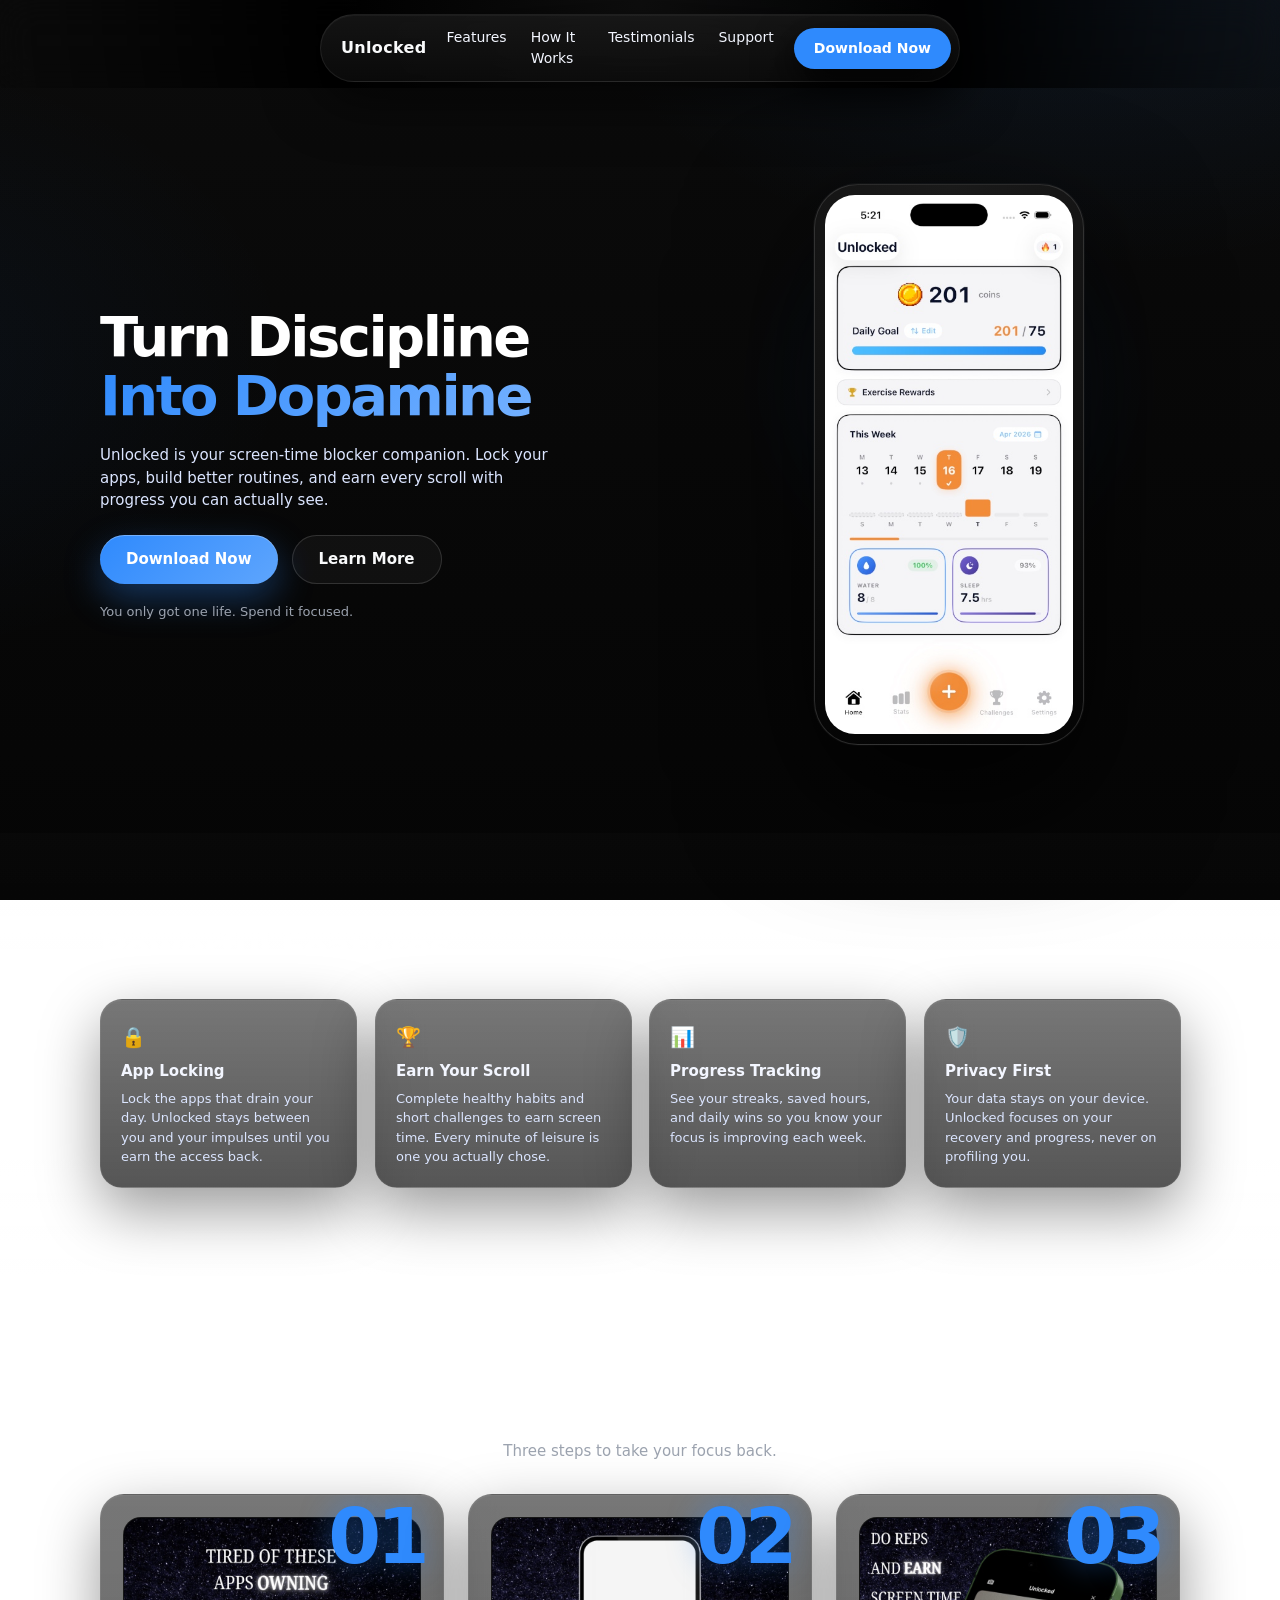
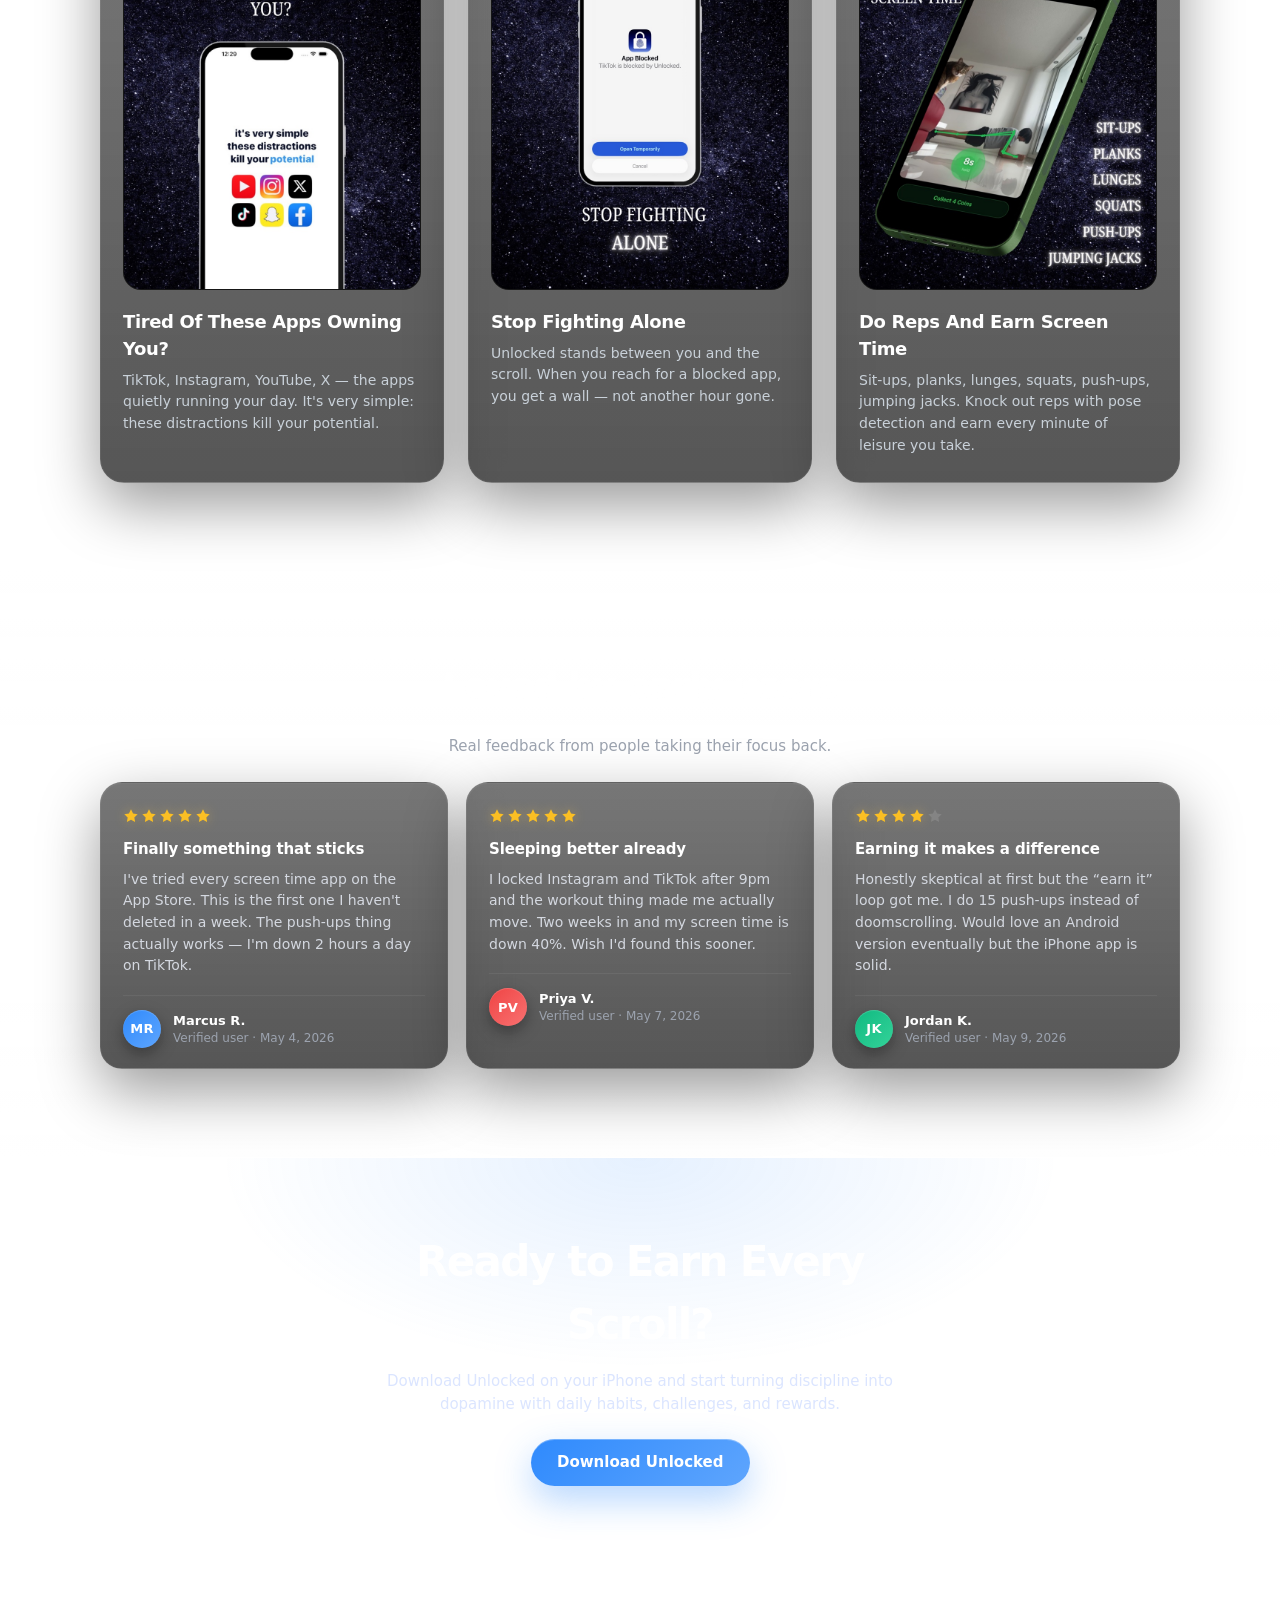
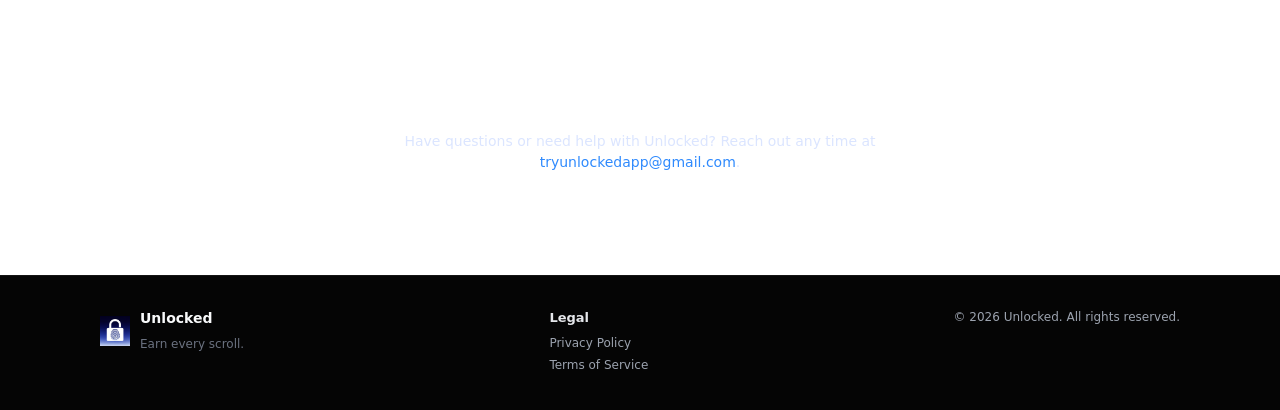
==== commit 3ffd7931: "Mobile optimization: tap targets, asset cleanup, favicon, performance hints" ====
--- a/index.html
+++ b/index.html
@@ -11,7 +11,10 @@
   <meta property="og:title" content="Unlocked – Turn Discipline Into Dopamine" />
   <meta property="og:description" content="Earn every scroll. Lock your apps, build discipline, and reclaim your focus." />
   <meta property="og:image" content="assets/images/unlocked-logo.png" />
-  <link rel="icon" type="image/png" href="assets/images/unlocked-logo.png" />
+  <link rel="icon" type="image/png" href="assets/images/favicon.png" />
+  <link rel="apple-touch-icon" href="assets/images/favicon.png" />
+  <meta name="theme-color" content="#0a0a0a" />
+  <link rel="preload" as="image" href="assets/images/sc2.png" fetchpriority="high" />
   <link rel="stylesheet" href="styles.css" />
 </head>
 <body class="page page--dark-landing">
@@ -129,7 +132,7 @@
           <article class="how-step reveal">
             <span class="how-step__number">01</span>
             <div class="how-step__media">
-              <img src="assets/images/step-1.jpg" alt="Tired of these apps owning you? — distractions kill your potential" loading="lazy" />
+              <img src="assets/images/step-1.jpg?v=2" alt="Tired of these apps owning you? — distractions kill your potential" loading="lazy" />
             </div>
             <h3 class="how-step__title">Tired Of These Apps Owning You?</h3>
             <p class="how-step__text">
@@ -140,7 +143,7 @@
           <article class="how-step reveal reveal-delay-1">
             <span class="how-step__number">02</span>
             <div class="how-step__media">
-              <img src="assets/images/step-2.jpg" alt="Stop fighting alone — TikTok is blocked by Unlocked" loading="lazy" />
+              <img src="assets/images/step-2.jpg?v=2" alt="Stop fighting alone — TikTok is blocked by Unlocked" loading="lazy" />
             </div>
             <h3 class="how-step__title">Stop Fighting Alone</h3>
             <p class="how-step__text">
@@ -151,7 +154,7 @@
           <article class="how-step reveal reveal-delay-2">
             <span class="how-step__number">03</span>
             <div class="how-step__media">
-              <img src="assets/images/step-3.jpg" alt="Do reps and earn screen time — sit-ups, planks, lunges, squats, push-ups, jumping jacks" loading="lazy" />
+              <img src="assets/images/step-3.jpg?v=2" alt="Do reps and earn screen time — sit-ups, planks, lunges, squats, push-ups, jumping jacks" loading="lazy" />
             </div>
             <h3 class="how-step__title">Do Reps And Earn Screen Time</h3>
             <p class="how-step__text">
--- a/styles.css
+++ b/styles.css
@@ -77,7 +77,10 @@
   font-family: var(--font-sans);
   line-height: 1.5;
   color: var(--text-main);
-  background: radial-gradient(circle at top, #020617 0, #020617 20%, #020617 40%, #000 100%);
+  background: #0a0a0a;
+  -webkit-tap-highlight-color: transparent;
+  -webkit-font-smoothing: antialiased;
+  -moz-osx-font-smoothing: grayscale;
 }
 
 .page--dark {
@@ -166,8 +169,11 @@
   text-decoration: none;
   font-size: 14px;
   color: var(--text-muted);
-  padding: 6px 0;
+  padding: 10px 4px;
   transition: color 0.2s ease;
+  display: inline-flex;
+  align-items: center;
+  min-height: 44px;
 }
 
 .nav__link:hover {
@@ -1567,12 +1573,6 @@
   line-height: 1.2;
 }
 
-.snap-section__subtitle {
-  margin: 8px 0 0;
-  font-size: 14px;
-  color: #9ca3af;
-  text-align: center;
-}
 
 .snap-support {
   max-width: 520px;
@@ -1862,13 +1862,37 @@
 
   .snap-header__inner {
     gap: 10px;
-    padding: 5px 5px 5px 14px;
+    padding: 6px 6px 6px 16px;
     width: calc(100% - 12px);
   }
 
   .snap-header__button {
-    padding: 8px 14px;
+    padding: 10px 16px;
     font-size: 13px;
+    min-height: 36px;
+  }
+
+  /* Bigger tap targets on mobile */
+  .btn {
+    min-height: 44px;
+    padding: 12px 22px;
+  }
+
+  .btn--lg {
+    min-height: 48px;
+    padding: 14px 24px;
+    font-size: 15px;
+  }
+
+  /* Easier-to-tap footer links */
+  .snap-footer__link {
+    padding: 6px 0;
+    margin-bottom: 2px;
+  }
+
+  .snap-support__link {
+    display: inline-block;
+    padding: 4px 0;
   }
 
   /* Section padding compresses */
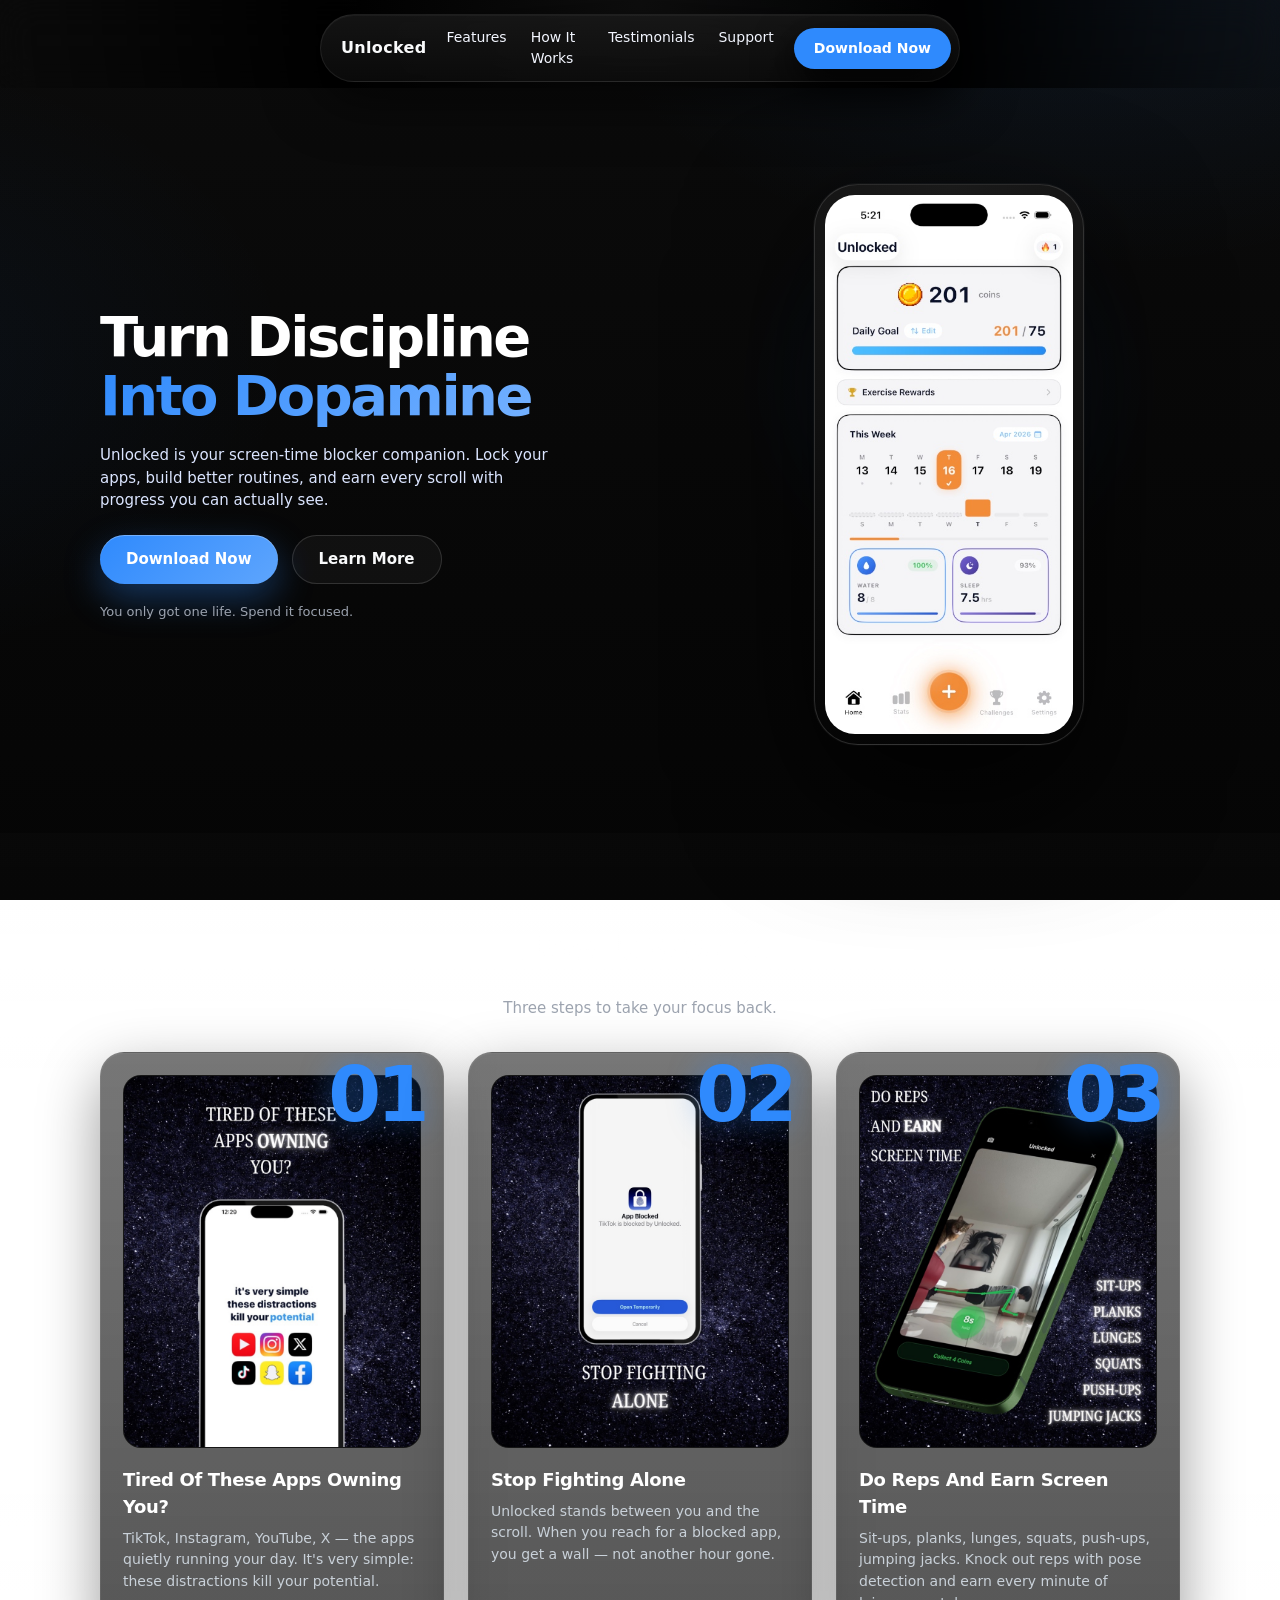
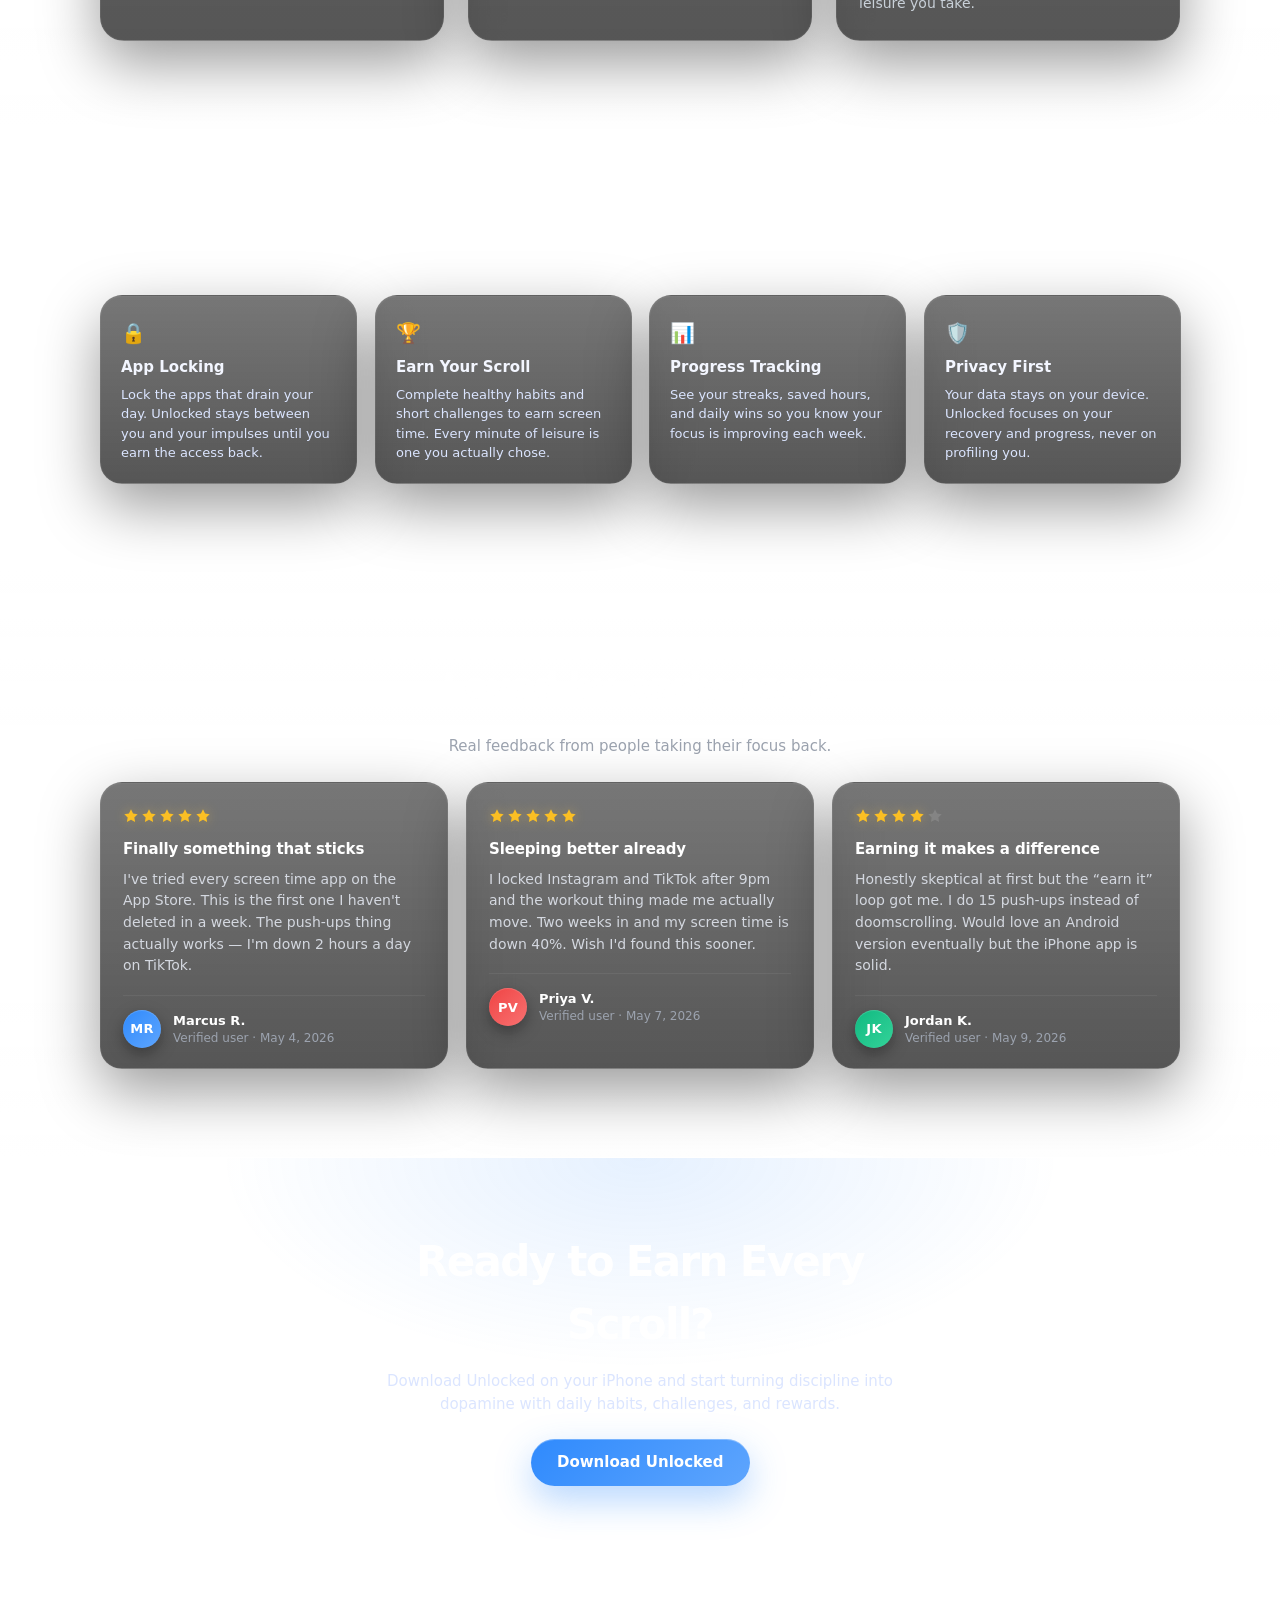
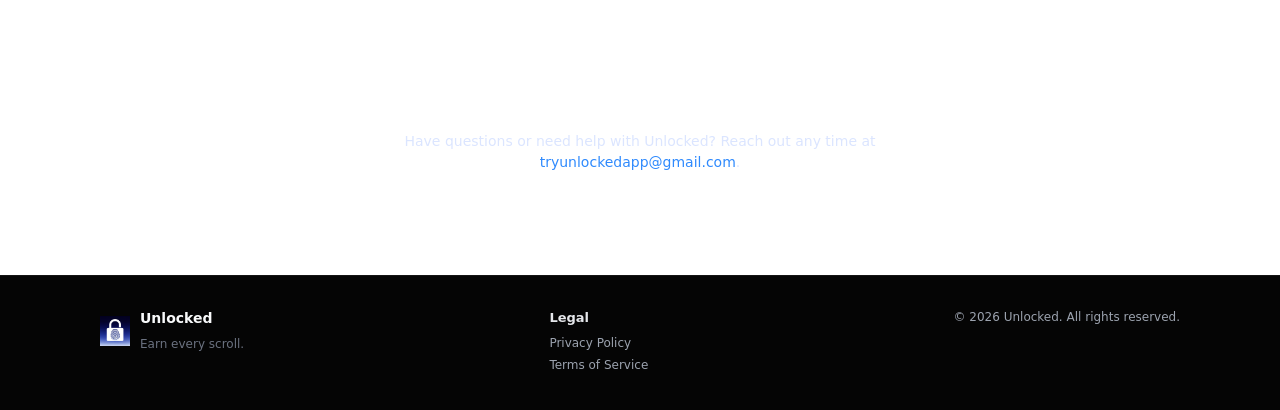
==== commit dec96d45: "Swap section order: How It Works now above Powerful Features" ====
--- a/index.html
+++ b/index.html
@@ -75,8 +75,54 @@
       </div>
     </section>
 
+    <!-- HOW IT WORKS -->
+    <section class="snap-section snap-section--band" id="screenshots">
+      <div class="container">
+        <div class="snap-section__header snap-section__header--center">
+          <h2 class="snap-section__title">How It Works</h2>
+          <div class="snap-section__underline"></div>
+          <p class="snap-section__subtitle">Three steps to take your focus back.</p>
+        </div>
+
+        <div class="how-steps">
+          <article class="how-step reveal">
+            <span class="how-step__number">01</span>
+            <div class="how-step__media">
+              <img src="assets/images/step-1.jpg?v=2" alt="Tired of these apps owning you? — distractions kill your potential" loading="lazy" />
+            </div>
+            <h3 class="how-step__title">Tired Of These Apps Owning You?</h3>
+            <p class="how-step__text">
+              TikTok, Instagram, YouTube, X — the apps quietly running your day. It&apos;s very simple: these distractions kill your potential.
+            </p>
+          </article>
+
+          <article class="how-step reveal reveal-delay-1">
+            <span class="how-step__number">02</span>
+            <div class="how-step__media">
+              <img src="assets/images/step-2.jpg?v=2" alt="Stop fighting alone — TikTok is blocked by Unlocked" loading="lazy" />
+            </div>
+            <h3 class="how-step__title">Stop Fighting Alone</h3>
+            <p class="how-step__text">
+              Unlocked stands between you and the scroll. When you reach for a blocked app, you get a wall — not another hour gone.
+            </p>
+          </article>
+
+          <article class="how-step reveal reveal-delay-2">
+            <span class="how-step__number">03</span>
+            <div class="how-step__media">
+              <img src="assets/images/step-3.jpg?v=2" alt="Do reps and earn screen time — sit-ups, planks, lunges, squats, push-ups, jumping jacks" loading="lazy" />
+            </div>
+            <h3 class="how-step__title">Do Reps And Earn Screen Time</h3>
+            <p class="how-step__text">
+              Sit-ups, planks, lunges, squats, push-ups, jumping jacks. Knock out reps with pose detection and earn every minute of leisure you take.
+            </p>
+          </article>
+        </div>
+      </div>
+    </section>
+
     <!-- FEATURES -->
-    <section class="snap-section snap-section--band" id="features">
+    <section class="snap-section" id="features">
       <div class="container">
         <div class="snap-section__header">
           <h2 class="snap-section__title">Powerful Features</h2>
@@ -113,52 +159,6 @@
             <h3 class="snap-feature-card__title">Privacy First</h3>
             <p class="snap-feature-card__text">
               Your data stays on your device. Unlocked focuses on your recovery and progress, never on profiling you.
-            </p>
-          </article>
-        </div>
-      </div>
-    </section>
-
-    <!-- HOW IT WORKS -->
-    <section class="snap-section" id="screenshots">
-      <div class="container">
-        <div class="snap-section__header snap-section__header--center">
-          <h2 class="snap-section__title">How It Works</h2>
-          <div class="snap-section__underline"></div>
-          <p class="snap-section__subtitle">Three steps to take your focus back.</p>
-        </div>
-
-        <div class="how-steps">
-          <article class="how-step reveal">
-            <span class="how-step__number">01</span>
-            <div class="how-step__media">
-              <img src="assets/images/step-1.jpg?v=2" alt="Tired of these apps owning you? — distractions kill your potential" loading="lazy" />
-            </div>
-            <h3 class="how-step__title">Tired Of These Apps Owning You?</h3>
-            <p class="how-step__text">
-              TikTok, Instagram, YouTube, X — the apps quietly running your day. It&apos;s very simple: these distractions kill your potential.
-            </p>
-          </article>
-
-          <article class="how-step reveal reveal-delay-1">
-            <span class="how-step__number">02</span>
-            <div class="how-step__media">
-              <img src="assets/images/step-2.jpg?v=2" alt="Stop fighting alone — TikTok is blocked by Unlocked" loading="lazy" />
-            </div>
-            <h3 class="how-step__title">Stop Fighting Alone</h3>
-            <p class="how-step__text">
-              Unlocked stands between you and the scroll. When you reach for a blocked app, you get a wall — not another hour gone.
-            </p>
-          </article>
-
-          <article class="how-step reveal reveal-delay-2">
-            <span class="how-step__number">03</span>
-            <div class="how-step__media">
-              <img src="assets/images/step-3.jpg?v=2" alt="Do reps and earn screen time — sit-ups, planks, lunges, squats, push-ups, jumping jacks" loading="lazy" />
-            </div>
-            <h3 class="how-step__title">Do Reps And Earn Screen Time</h3>
-            <p class="how-step__text">
-              Sit-ups, planks, lunges, squats, push-ups, jumping jacks. Knock out reps with pose detection and earn every minute of leisure you take.
             </p>
           </article>
         </div>
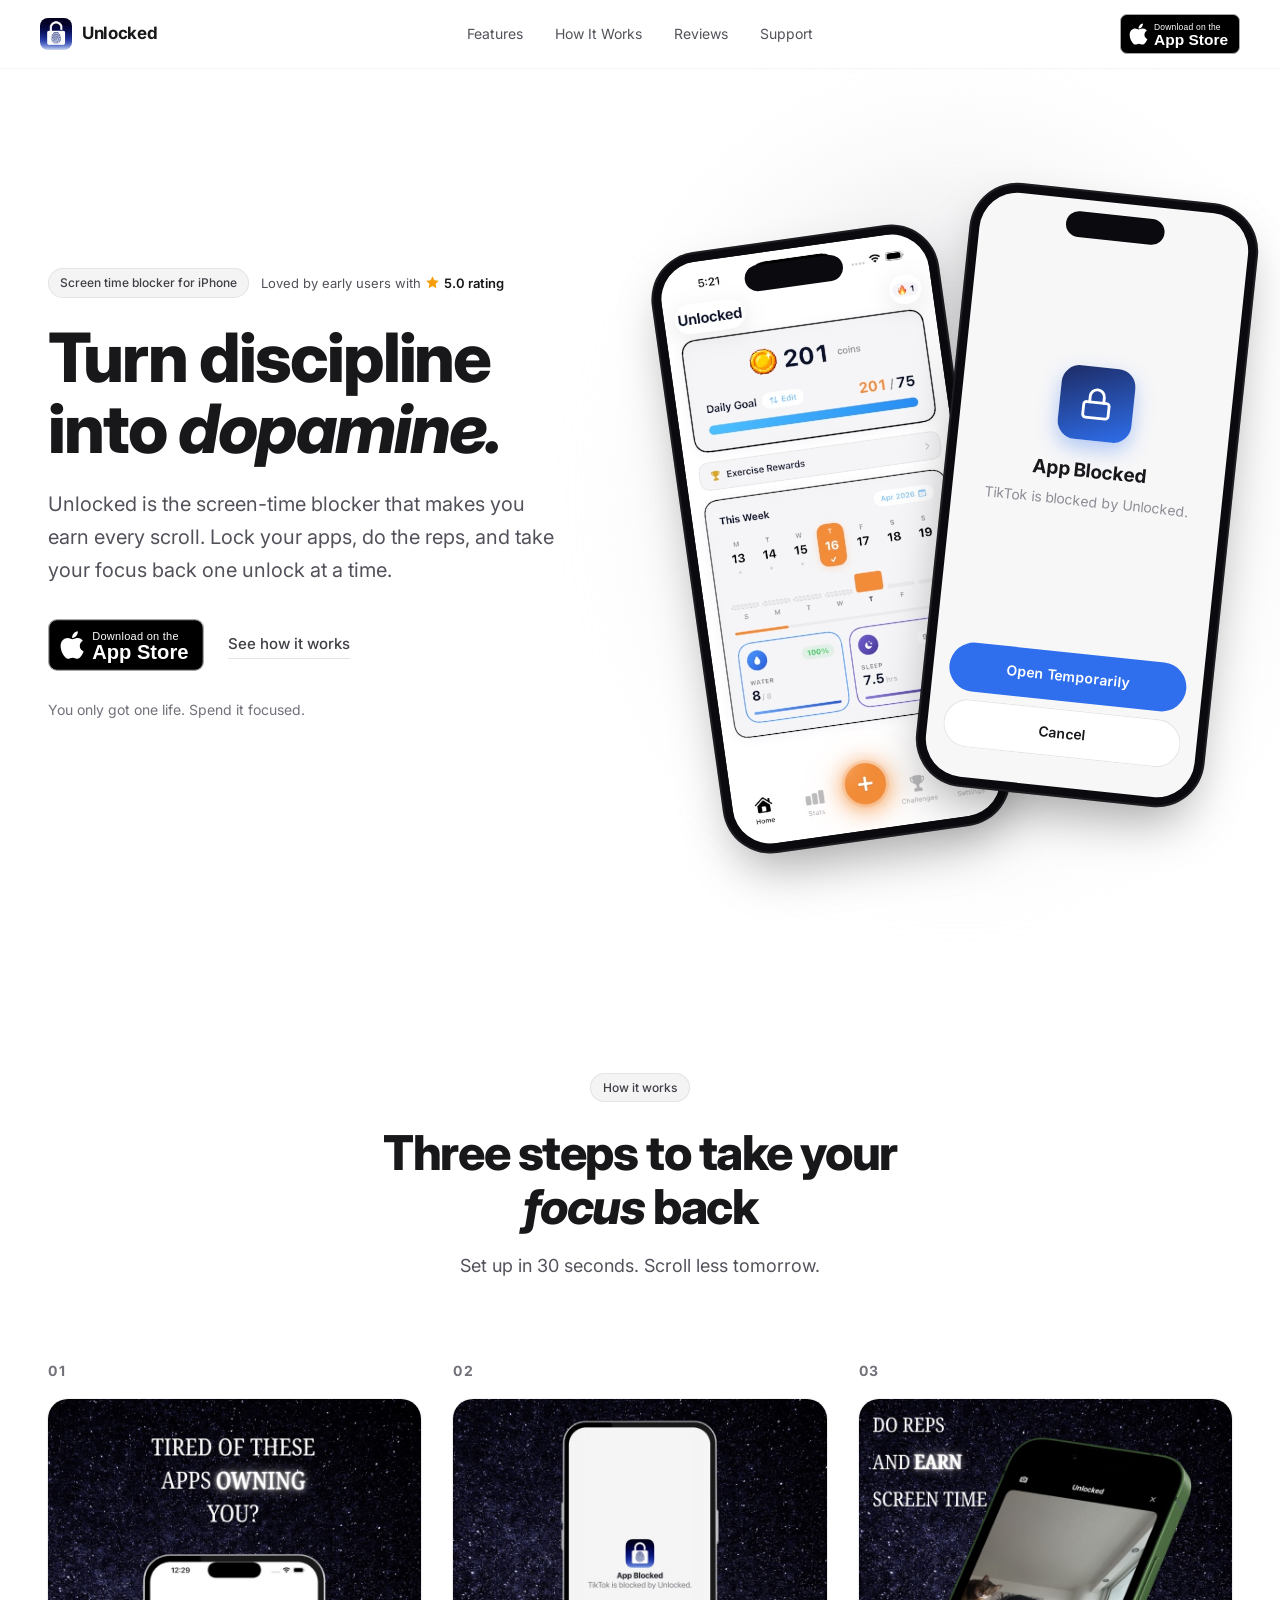
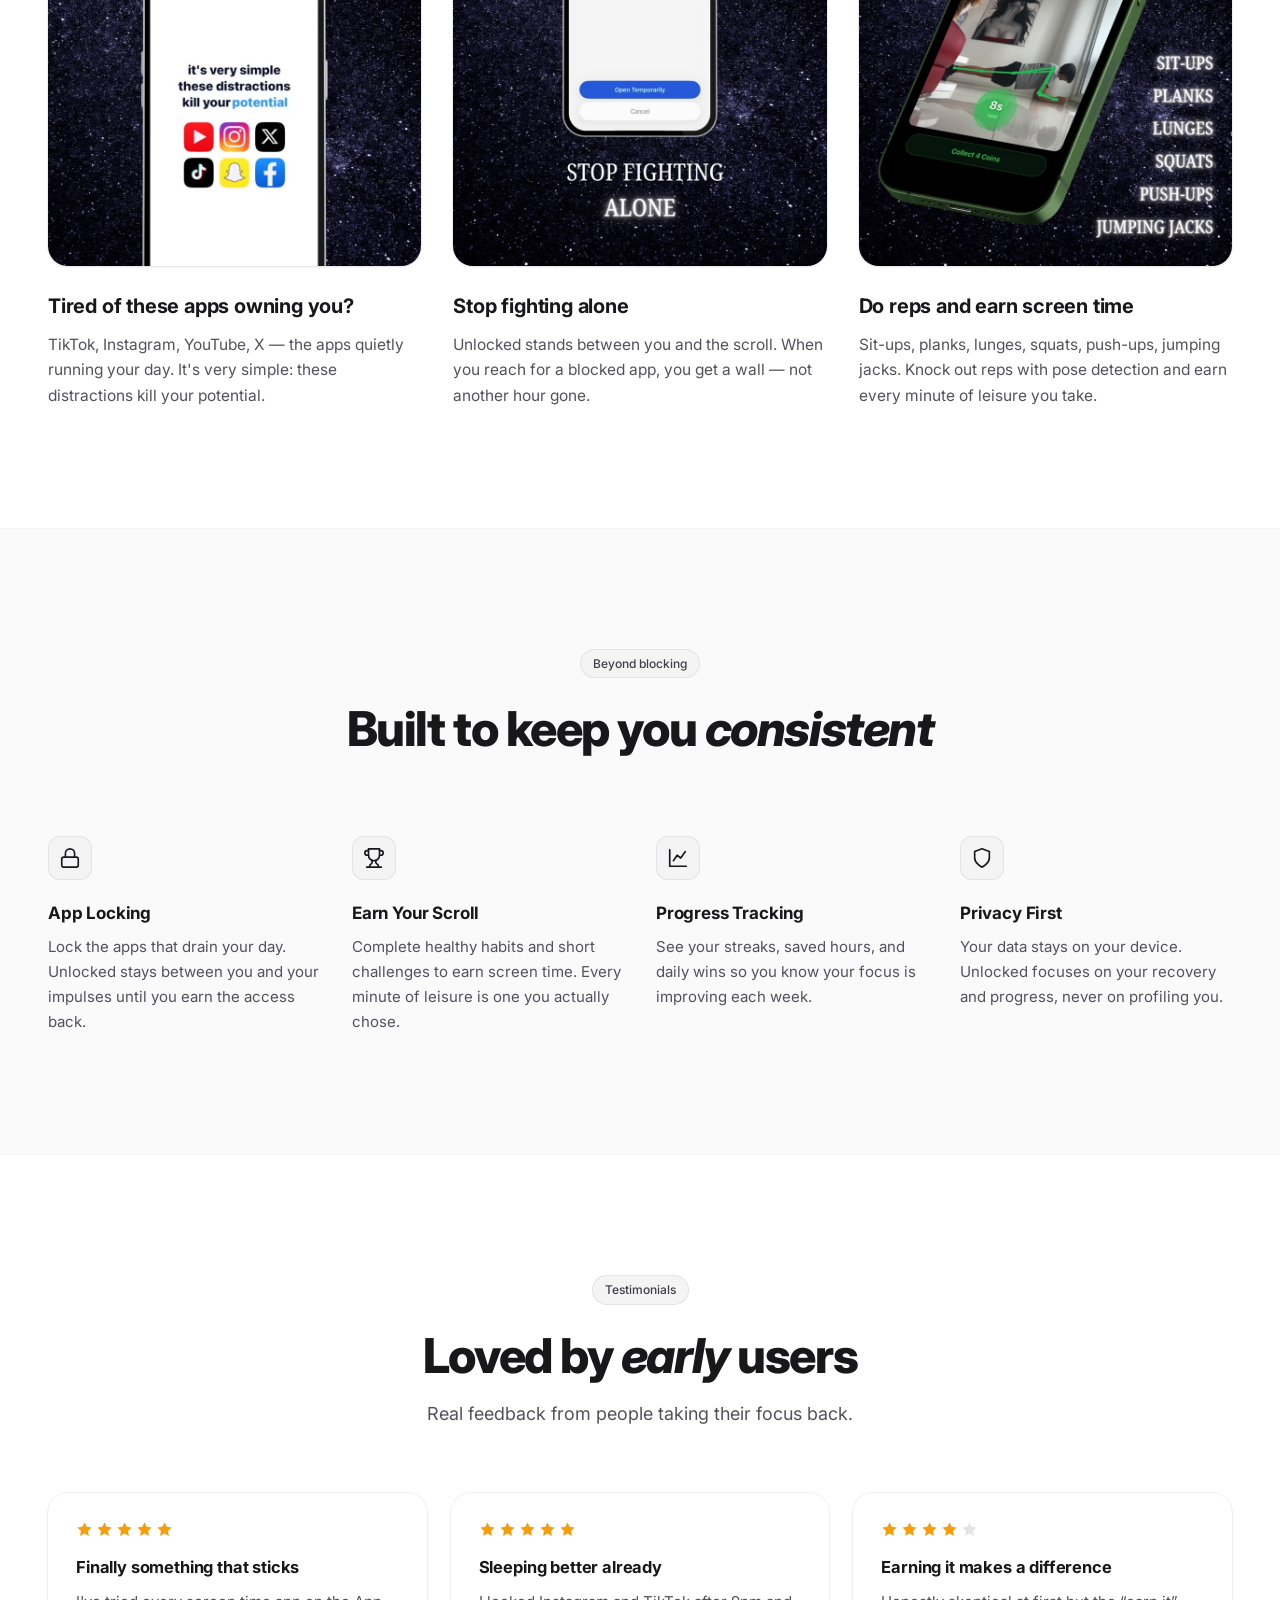
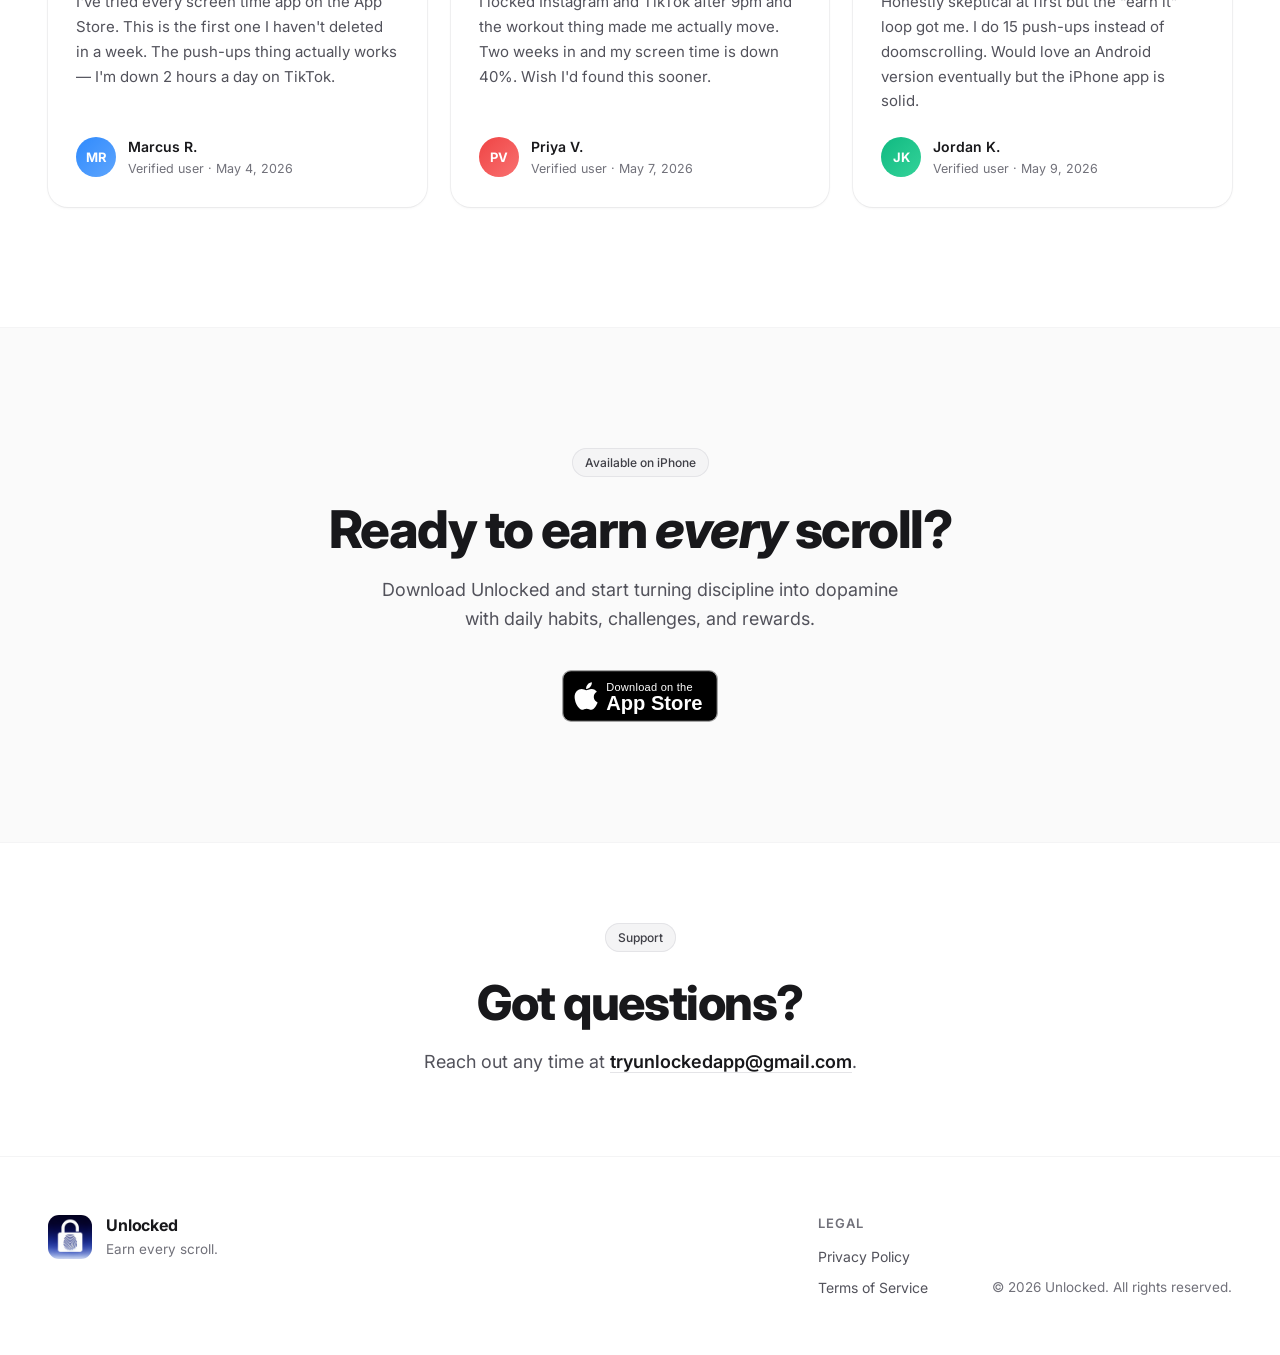
==== commit e2f9b278: "redesign: light-mode premium landing (Erly-inspired) Two-phone hero with CSS-built App Blocked mock," ====
--- a/index.html
+++ b/index.html
@@ -13,108 +13,170 @@
   <meta property="og:image" content="assets/images/unlocked-logo.png" />
   <link rel="icon" type="image/png" href="assets/images/favicon.png" />
   <link rel="apple-touch-icon" href="assets/images/favicon.png" />
-  <meta name="theme-color" content="#0a0a0a" />
+  <meta name="theme-color" content="#ffffff" />
   <link rel="preload" as="image" href="assets/images/sc2.png" fetchpriority="high" />
+  <link rel="preconnect" href="https://fonts.googleapis.com" />
+  <link rel="preconnect" href="https://fonts.gstatic.com" crossorigin />
+  <link href="https://fonts.googleapis.com/css2?family=Inter:ital,wght@0,400;0,500;0,600;0,700;0,800;1,700;1,800&display=swap" rel="stylesheet" />
   <link rel="stylesheet" href="styles.css" />
 </head>
-<body class="page page--dark-landing">
-  <header class="snap-header">
-    <div class="container snap-header__inner">
-      <div class="snap-header__brand">
-        <a href="#home" class="logo logo--snap">
-          <span class="logo__text">Unlocked</span>
+<body class="page page--light-landing">
+  <header class="site-header">
+    <div class="site-header__inner">
+      <a href="#home" class="site-header__brand">
+        <img src="assets/images/unlocked-logo.png" alt="" class="site-header__logo" />
+        <span class="site-header__name">Unlocked</span>
+      </a>
+
+      <nav class="site-nav">
+        <a href="#features" class="site-nav__link">Features</a>
+        <a href="#how-it-works" class="site-nav__link">How It Works</a>
+        <a href="#testimonials" class="site-nav__link">Reviews</a>
+        <a href="#support" class="site-nav__link">Support</a>
+      </nav>
+
+      <div class="site-header__cta">
+        <a
+          href="https://apps.apple.com/us/app/unlocked-screen-time-blocker/id6764413366"
+          target="_blank"
+          rel="noopener noreferrer"
+          class="store-badge store-badge--header"
+          aria-label="Download Unlocked on the App Store"
+        >
+          <svg viewBox="0 0 120 40" xmlns="http://www.w3.org/2000/svg" role="img" aria-hidden="true">
+            <rect x="0.5" y="0.5" width="119" height="39" rx="6.5" fill="#000" stroke="#a6a6a6" />
+            <g transform="translate(9.5, 8) scale(0.047)">
+              <path fill="#fff" d="M318.7 268.7c-.2-36.7 16.4-64.4 50-84.8-18.8-26.9-47.2-41.7-84.7-44.6-35.5-2.7-74.3 20.7-88.5 20.7-15 0-49.4-19.7-76.4-19.7C63.3 141.2 4 184.8 4 273.5q0 39.3 14.4 81.2c12.8 36.7 59 126.7 107.2 125.2 25.2-.6 43-17.9 75.8-17.9 31.8 0 48.3 17.9 76.4 17.9 48.6-.7 90.4-82.5 102.6-119.3-65.2-30.7-61.7-90-61.7-91.9zm-56.6-164.2c27.3-32.4 24.8-61.9 24-72.5-24.1 1.4-52 16.4-67.9 34.9-17.5 19.8-27.8 44.3-25.6 71.9 26.1 2 49.9-11.4 69.5-34.3z"/>
+            </g>
+            <text x="34" y="16" fill="#fff" font-family="-apple-system, 'Helvetica Neue', Helvetica, Arial, sans-serif" font-size="8.5" letter-spacing="0.2">Download on the</text>
+            <text x="34" y="31" fill="#fff" font-family="-apple-system, 'Helvetica Neue', Helvetica, Arial, sans-serif" font-size="15.5" font-weight="600">App Store</text>
+          </svg>
         </a>
-      </div>
-      <nav class="snap-nav">
-        <a href="#features" class="snap-nav__link">Features</a>
-        <a href="#screenshots" class="snap-nav__link">How It Works</a>
-        <a href="#testimonials" class="snap-nav__link">Testimonials</a>
-        <a href="#support" class="snap-nav__link">Support</a>
-      </nav>
-      <div class="snap-header__cta">
-        <a href="https://apps.apple.com/us/app/unlocked-screen-time-blocker/id6764413366" class="btn btn--primary snap-header__button">Download Now</a>
       </div>
     </div>
   </header>
 
   <main id="home">
     <!-- HERO -->
-    <section class="snap-hero">
-      <div class="container snap-hero__grid">
-        <div class="snap-hero__copy">
-          <h1 class="snap-hero__title reveal">
-            Turn Discipline<br />
-            <span class="snap-hero__title-accent">Into Dopamine</span>
+    <section class="hero">
+      <div class="container hero__grid">
+        <div class="hero__copy">
+          <div class="hero__badge reveal">
+            <span class="hero__badge-pill">Screen time blocker for iPhone</span>
+            <span class="hero__badge-rating">
+              Loved by early users with
+              <svg class="hero__star" viewBox="0 0 24 24" aria-hidden="true"><path d="M12 2l3.09 6.26L22 9.27l-5 4.87 1.18 6.88L12 17.77l-6.18 3.25L7 14.14 2 9.27l6.91-1.01L12 2z"/></svg>
+              <strong>5.0 rating</strong>
+            </span>
+          </div>
+
+          <h1 class="hero__title reveal reveal-delay-1">
+            Turn discipline<br />
+            into <em>dopamine.</em>
           </h1>
-          <p class="snap-hero__subtitle reveal reveal-delay-1">
-            Unlocked is your screen-time blocker companion. Lock your apps, build better routines, and earn every scroll
-            with progress you can actually see.
+
+          <p class="hero__subtitle reveal reveal-delay-2">
+            Unlocked is the screen-time blocker that makes you earn every scroll. Lock your apps, do the reps, and take
+            your focus back one unlock at a time.
           </p>
 
-          <div class="snap-hero__actions reveal reveal-delay-2">
-            <a href="https://apps.apple.com/us/app/unlocked-screen-time-blocker/id6764413366" class="btn btn--primary btn--lg">Download Now</a>
-            <a href="#features" class="btn btn--ghost btn--lg">Learn More</a>
+          <div class="hero__actions reveal reveal-delay-3">
+            <a
+              href="https://apps.apple.com/us/app/unlocked-screen-time-blocker/id6764413366"
+              target="_blank"
+              rel="noopener noreferrer"
+              class="store-badge store-badge--hero"
+              aria-label="Download Unlocked on the App Store"
+            >
+              <svg viewBox="0 0 120 40" xmlns="http://www.w3.org/2000/svg" role="img" aria-hidden="true">
+                <rect x="0.5" y="0.5" width="119" height="39" rx="6.5" fill="#000" stroke="#a6a6a6" />
+                <g transform="translate(9.5, 8) scale(0.047)">
+                  <path fill="#fff" d="M318.7 268.7c-.2-36.7 16.4-64.4 50-84.8-18.8-26.9-47.2-41.7-84.7-44.6-35.5-2.7-74.3 20.7-88.5 20.7-15 0-49.4-19.7-76.4-19.7C63.3 141.2 4 184.8 4 273.5q0 39.3 14.4 81.2c12.8 36.7 59 126.7 107.2 125.2 25.2-.6 43-17.9 75.8-17.9 31.8 0 48.3 17.9 76.4 17.9 48.6-.7 90.4-82.5 102.6-119.3-65.2-30.7-61.7-90-61.7-91.9zm-56.6-164.2c27.3-32.4 24.8-61.9 24-72.5-24.1 1.4-52 16.4-67.9 34.9-17.5 19.8-27.8 44.3-25.6 71.9 26.1 2 49.9-11.4 69.5-34.3z"/>
+                </g>
+                <text x="34" y="16" fill="#fff" font-family="-apple-system, 'Helvetica Neue', Helvetica, Arial, sans-serif" font-size="8.5" letter-spacing="0.2">Download on the</text>
+                <text x="34" y="31" fill="#fff" font-family="-apple-system, 'Helvetica Neue', Helvetica, Arial, sans-serif" font-size="15.5" font-weight="600">App Store</text>
+              </svg>
+            </a>
+            <a href="#how-it-works" class="hero__secondary-link">See how it works</a>
           </div>
 
-          <div class="snap-hero__meta reveal reveal-delay-3">
-            <span>You only got one life. Spend it focused.</span>
+          <p class="hero__meta reveal reveal-delay-3">You only got one life. Spend it focused.</p>
+        </div>
+
+        <div class="hero__device reveal reveal-delay-2">
+          <div class="hero__glow" aria-hidden="true"></div>
+
+          <div class="phone phone--left">
+            <div class="phone__notch" aria-hidden="true"></div>
+            <img src="assets/images/sc2.png" alt="Unlocked home dashboard showing coins, daily goal, and weekly progress" class="phone__screen" width="402" height="874" />
           </div>
-        </div>
-
-        <div class="snap-hero__device reveal reveal-delay-2">
-          <div class="phone-frame phone-frame--hero">
-            <img
-              src="assets/images/sc2.png"
-              alt="Unlocked home dashboard"
-              class="phone-frame__image"
-              width="280"
-              height="560"
-            />
+
+          <div class="phone phone--right">
+            <div class="phone__notch" aria-hidden="true"></div>
+            <div class="phone__screen phone__screen--blocked" role="img" aria-label="Unlocked block screen: TikTok is blocked by Unlocked">
+              <div class="blocked__center">
+                <div class="blocked__icon">
+                  <svg viewBox="0 0 24 24" fill="none" stroke="currentColor" stroke-width="2" stroke-linecap="round" stroke-linejoin="round" aria-hidden="true">
+                    <rect x="3" y="11" width="18" height="11" rx="2" ry="2"></rect>
+                    <path d="M7 11V7a5 5 0 0 1 10 0v4"></path>
+                  </svg>
+                </div>
+                <p class="blocked__title">App Blocked</p>
+                <p class="blocked__text">TikTok is blocked by Unlocked.</p>
+              </div>
+              <div class="blocked__actions">
+                <span class="blocked__btn blocked__btn--primary">Open Temporarily</span>
+                <span class="blocked__btn blocked__btn--secondary">Cancel</span>
+              </div>
+            </div>
           </div>
         </div>
       </div>
     </section>
 
     <!-- HOW IT WORKS -->
-    <section class="snap-section snap-section--band" id="screenshots">
+    <section class="section" id="how-it-works">
       <div class="container">
-        <div class="snap-section__header snap-section__header--center">
-          <h2 class="snap-section__title">How It Works</h2>
-          <div class="snap-section__underline"></div>
-          <p class="snap-section__subtitle">Three steps to take your focus back.</p>
-        </div>
-
-        <div class="how-steps">
-          <article class="how-step reveal">
-            <span class="how-step__number">01</span>
-            <div class="how-step__media">
+        <div class="section__header">
+          <span class="section__pill">How it works</span>
+          <h2 class="section__title">Three steps to take your <em>focus</em> back</h2>
+          <p class="section__subtitle">Set up in 30 seconds. Scroll less tomorrow.</p>
+        </div>
+
+        <div class="steps">
+          <article class="step reveal">
+            <span class="step__number">01</span>
+            <div class="step__media">
               <img src="assets/images/step-1.jpg?v=2" alt="Tired of these apps owning you? — distractions kill your potential" loading="lazy" />
             </div>
-            <h3 class="how-step__title">Tired Of These Apps Owning You?</h3>
-            <p class="how-step__text">
-              TikTok, Instagram, YouTube, X — the apps quietly running your day. It&apos;s very simple: these distractions kill your potential.
-            </p>
-          </article>
-
-          <article class="how-step reveal reveal-delay-1">
-            <span class="how-step__number">02</span>
-            <div class="how-step__media">
+            <h3 class="step__title">Tired of these apps owning you?</h3>
+            <p class="step__text">
+              TikTok, Instagram, YouTube, X — the apps quietly running your day. It&apos;s very simple: these
+              distractions kill your potential.
+            </p>
+          </article>
+
+          <article class="step reveal reveal-delay-1">
+            <span class="step__number">02</span>
+            <div class="step__media">
               <img src="assets/images/step-2.jpg?v=2" alt="Stop fighting alone — TikTok is blocked by Unlocked" loading="lazy" />
             </div>
-            <h3 class="how-step__title">Stop Fighting Alone</h3>
-            <p class="how-step__text">
-              Unlocked stands between you and the scroll. When you reach for a blocked app, you get a wall — not another hour gone.
-            </p>
-          </article>
-
-          <article class="how-step reveal reveal-delay-2">
-            <span class="how-step__number">03</span>
-            <div class="how-step__media">
+            <h3 class="step__title">Stop fighting alone</h3>
+            <p class="step__text">
+              Unlocked stands between you and the scroll. When you reach for a blocked app, you get a wall — not
+              another hour gone.
+            </p>
+          </article>
+
+          <article class="step reveal reveal-delay-2">
+            <span class="step__number">03</span>
+            <div class="step__media">
               <img src="assets/images/step-3.jpg?v=2" alt="Do reps and earn screen time — sit-ups, planks, lunges, squats, push-ups, jumping jacks" loading="lazy" />
             </div>
-            <h3 class="how-step__title">Do Reps And Earn Screen Time</h3>
-            <p class="how-step__text">
-              Sit-ups, planks, lunges, squats, push-ups, jumping jacks. Knock out reps with pose detection and earn every minute of leisure you take.
+            <h3 class="step__title">Do reps and earn screen time</h3>
+            <p class="step__text">
+              Sit-ups, planks, lunges, squats, push-ups, jumping jacks. Knock out reps with pose detection and earn
+              every minute of leisure you take.
             </p>
           </article>
         </div>
@@ -122,42 +184,67 @@
     </section>
 
     <!-- FEATURES -->
-    <section class="snap-section" id="features">
+    <section class="section section--band" id="features">
       <div class="container">
-        <div class="snap-section__header">
-          <h2 class="snap-section__title">Powerful Features</h2>
-          <div class="snap-section__underline"></div>
-        </div>
-
-        <div class="snap-features">
-          <article class="snap-feature-card reveal">
-            <div class="snap-feature-card__icon">🔒</div>
-            <h3 class="snap-feature-card__title">App Locking</h3>
-            <p class="snap-feature-card__text">
-              Lock the apps that drain your day. Unlocked stays between you and your impulses until you earn the access back.
-            </p>
-          </article>
-
-          <article class="snap-feature-card reveal reveal-delay-1">
-            <div class="snap-feature-card__icon">🏆</div>
-            <h3 class="snap-feature-card__title">Earn Your Scroll</h3>
-            <p class="snap-feature-card__text">
-              Complete healthy habits and short challenges to earn screen time. Every minute of leisure is one you actually chose.
-            </p>
-          </article>
-
-          <article class="snap-feature-card reveal reveal-delay-2">
-            <div class="snap-feature-card__icon">📊</div>
-            <h3 class="snap-feature-card__title">Progress Tracking</h3>
-            <p class="snap-feature-card__text">
+        <div class="section__header">
+          <span class="section__pill">Beyond blocking</span>
+          <h2 class="section__title">Built to keep you <em>consistent</em></h2>
+        </div>
+
+        <div class="features">
+          <article class="feature reveal">
+            <div class="feature__icon">
+              <svg viewBox="0 0 24 24" fill="none" stroke="currentColor" stroke-width="1.8" stroke-linecap="round" stroke-linejoin="round" aria-hidden="true">
+                <rect x="3" y="11" width="18" height="11" rx="2" ry="2"></rect>
+                <path d="M7 11V7a5 5 0 0 1 10 0v4"></path>
+              </svg>
+            </div>
+            <h3 class="feature__title">App Locking</h3>
+            <p class="feature__text">
+              Lock the apps that drain your day. Unlocked stays between you and your impulses until you earn the
+              access back.
+            </p>
+          </article>
+
+          <article class="feature reveal reveal-delay-1">
+            <div class="feature__icon">
+              <svg viewBox="0 0 24 24" fill="none" stroke="currentColor" stroke-width="1.8" stroke-linecap="round" stroke-linejoin="round" aria-hidden="true">
+                <path d="M6 9H4.5a2.5 2.5 0 0 1 0-5H6"></path>
+                <path d="M18 9h1.5a2.5 2.5 0 0 0 0-5H18"></path>
+                <path d="M4 22h16"></path>
+                <path d="M10 14.66V17c0 .55-.47.98-.97 1.21C7.85 18.75 7 20.24 7 22"></path>
+                <path d="M14 14.66V17c0 .55.47.98.97 1.21C16.15 18.75 17 20.24 17 22"></path>
+                <path d="M18 2H6v7a6 6 0 0 0 12 0V2Z"></path>
+              </svg>
+            </div>
+            <h3 class="feature__title">Earn Your Scroll</h3>
+            <p class="feature__text">
+              Complete healthy habits and short challenges to earn screen time. Every minute of leisure is one you
+              actually chose.
+            </p>
+          </article>
+
+          <article class="feature reveal reveal-delay-2">
+            <div class="feature__icon">
+              <svg viewBox="0 0 24 24" fill="none" stroke="currentColor" stroke-width="1.8" stroke-linecap="round" stroke-linejoin="round" aria-hidden="true">
+                <path d="M3 3v18h18"></path>
+                <path d="M7 15l4-6 4 3 5-7"></path>
+              </svg>
+            </div>
+            <h3 class="feature__title">Progress Tracking</h3>
+            <p class="feature__text">
               See your streaks, saved hours, and daily wins so you know your focus is improving each week.
             </p>
           </article>
 
-          <article class="snap-feature-card reveal reveal-delay-3">
-            <div class="snap-feature-card__icon">🛡️</div>
-            <h3 class="snap-feature-card__title">Privacy First</h3>
-            <p class="snap-feature-card__text">
+          <article class="feature reveal reveal-delay-3">
+            <div class="feature__icon">
+              <svg viewBox="0 0 24 24" fill="none" stroke="currentColor" stroke-width="1.8" stroke-linecap="round" stroke-linejoin="round" aria-hidden="true">
+                <path d="M12 22s8-4 8-10V5l-8-3-8 3v7c0 6 8 10 8 10z"></path>
+              </svg>
+            </div>
+            <h3 class="feature__title">Privacy First</h3>
+            <p class="feature__text">
               Your data stays on your device. Unlocked focuses on your recovery and progress, never on profiling you.
             </p>
           </article>
@@ -166,15 +253,16 @@
     </section>
 
     <!-- TESTIMONIALS -->
-    <section class="snap-section snap-section--band" id="testimonials">
+    <section class="section" id="testimonials">
       <div class="container">
-        <div class="snap-section__header snap-section__header--center">
-          <h2 class="snap-section__title">Loved by early users</h2>
-          <p class="snap-section__subtitle">Real feedback from people taking their focus back.</p>
-        </div>
-
-        <div class="snap-testimonials">
-          <article class="snap-testimonial-card reveal">
+        <div class="section__header">
+          <span class="section__pill">Testimonials</span>
+          <h2 class="section__title">Loved by <em>early</em> users</h2>
+          <p class="section__subtitle">Real feedback from people taking their focus back.</p>
+        </div>
+
+        <div class="testimonials">
+          <article class="testimonial reveal">
             <div class="review-stars" aria-label="5 out of 5 stars">
               <svg viewBox="0 0 24 24" aria-hidden="true"><path d="M12 2l3.09 6.26L22 9.27l-5 4.87 1.18 6.88L12 17.77l-6.18 3.25L7 14.14 2 9.27l6.91-1.01L12 2z"/></svg>
               <svg viewBox="0 0 24 24" aria-hidden="true"><path d="M12 2l3.09 6.26L22 9.27l-5 4.87 1.18 6.88L12 17.77l-6.18 3.25L7 14.14 2 9.27l6.91-1.01L12 2z"/></svg>
@@ -182,20 +270,21 @@
               <svg viewBox="0 0 24 24" aria-hidden="true"><path d="M12 2l3.09 6.26L22 9.27l-5 4.87 1.18 6.88L12 17.77l-6.18 3.25L7 14.14 2 9.27l6.91-1.01L12 2z"/></svg>
               <svg viewBox="0 0 24 24" aria-hidden="true"><path d="M12 2l3.09 6.26L22 9.27l-5 4.87 1.18 6.88L12 17.77l-6.18 3.25L7 14.14 2 9.27l6.91-1.01L12 2z"/></svg>
             </div>
-            <h3 class="snap-testimonial-card__title">Finally something that sticks</h3>
-            <p class="snap-testimonial-card__quote">
-              I&apos;ve tried every screen time app on the App Store. This is the first one I haven&apos;t deleted in a week. The push-ups thing actually works — I&apos;m down 2 hours a day on TikTok.
-            </p>
-            <div class="snap-testimonial-card__author">
-              <span class="snap-avatar" style="background: linear-gradient(135deg, #2f8afd, #5ea5fd);">MR</span>
+            <h3 class="testimonial__title">Finally something that sticks</h3>
+            <p class="testimonial__quote">
+              I&apos;ve tried every screen time app on the App Store. This is the first one I haven&apos;t deleted in a
+              week. The push-ups thing actually works — I&apos;m down 2 hours a day on TikTok.
+            </p>
+            <div class="testimonial__author">
+              <span class="avatar" style="background: linear-gradient(135deg, #2f8afd, #5ea5fd);">MR</span>
               <div>
-                <p class="snap-testimonial-card__name">Marcus R.</p>
-                <p class="snap-testimonial-card__meta">Verified user · May 4, 2026</p>
+                <p class="testimonial__name">Marcus R.</p>
+                <p class="testimonial__meta">Verified user · May 4, 2026</p>
               </div>
             </div>
           </article>
 
-          <article class="snap-testimonial-card reveal reveal-delay-1">
+          <article class="testimonial reveal reveal-delay-1">
             <div class="review-stars" aria-label="5 out of 5 stars">
               <svg viewBox="0 0 24 24" aria-hidden="true"><path d="M12 2l3.09 6.26L22 9.27l-5 4.87 1.18 6.88L12 17.77l-6.18 3.25L7 14.14 2 9.27l6.91-1.01L12 2z"/></svg>
               <svg viewBox="0 0 24 24" aria-hidden="true"><path d="M12 2l3.09 6.26L22 9.27l-5 4.87 1.18 6.88L12 17.77l-6.18 3.25L7 14.14 2 9.27l6.91-1.01L12 2z"/></svg>
@@ -203,20 +292,21 @@
               <svg viewBox="0 0 24 24" aria-hidden="true"><path d="M12 2l3.09 6.26L22 9.27l-5 4.87 1.18 6.88L12 17.77l-6.18 3.25L7 14.14 2 9.27l6.91-1.01L12 2z"/></svg>
               <svg viewBox="0 0 24 24" aria-hidden="true"><path d="M12 2l3.09 6.26L22 9.27l-5 4.87 1.18 6.88L12 17.77l-6.18 3.25L7 14.14 2 9.27l6.91-1.01L12 2z"/></svg>
             </div>
-            <h3 class="snap-testimonial-card__title">Sleeping better already</h3>
-            <p class="snap-testimonial-card__quote">
-              I locked Instagram and TikTok after 9pm and the workout thing made me actually move. Two weeks in and my screen time is down 40%. Wish I&apos;d found this sooner.
-            </p>
-            <div class="snap-testimonial-card__author">
-              <span class="snap-avatar" style="background: linear-gradient(135deg, #ef4444, #f97171);">PV</span>
+            <h3 class="testimonial__title">Sleeping better already</h3>
+            <p class="testimonial__quote">
+              I locked Instagram and TikTok after 9pm and the workout thing made me actually move. Two weeks in and my
+              screen time is down 40%. Wish I&apos;d found this sooner.
+            </p>
+            <div class="testimonial__author">
+              <span class="avatar" style="background: linear-gradient(135deg, #ef4444, #f97171);">PV</span>
               <div>
-                <p class="snap-testimonial-card__name">Priya V.</p>
-                <p class="snap-testimonial-card__meta">Verified user · May 7, 2026</p>
+                <p class="testimonial__name">Priya V.</p>
+                <p class="testimonial__meta">Verified user · May 7, 2026</p>
               </div>
             </div>
           </article>
 
-          <article class="snap-testimonial-card reveal reveal-delay-2">
+          <article class="testimonial reveal reveal-delay-2">
             <div class="review-stars" aria-label="4 out of 5 stars">
               <svg viewBox="0 0 24 24" aria-hidden="true"><path d="M12 2l3.09 6.26L22 9.27l-5 4.87 1.18 6.88L12 17.77l-6.18 3.25L7 14.14 2 9.27l6.91-1.01L12 2z"/></svg>
               <svg viewBox="0 0 24 24" aria-hidden="true"><path d="M12 2l3.09 6.26L22 9.27l-5 4.87 1.18 6.88L12 17.77l-6.18 3.25L7 14.14 2 9.27l6.91-1.01L12 2z"/></svg>
@@ -224,15 +314,16 @@
               <svg viewBox="0 0 24 24" aria-hidden="true"><path d="M12 2l3.09 6.26L22 9.27l-5 4.87 1.18 6.88L12 17.77l-6.18 3.25L7 14.14 2 9.27l6.91-1.01L12 2z"/></svg>
               <svg viewBox="0 0 24 24" aria-hidden="true" class="is-empty"><path d="M12 2l3.09 6.26L22 9.27l-5 4.87 1.18 6.88L12 17.77l-6.18 3.25L7 14.14 2 9.27l6.91-1.01L12 2z"/></svg>
             </div>
-            <h3 class="snap-testimonial-card__title">Earning it makes a difference</h3>
-            <p class="snap-testimonial-card__quote">
-              Honestly skeptical at first but the &ldquo;earn it&rdquo; loop got me. I do 15 push-ups instead of doomscrolling. Would love an Android version eventually but the iPhone app is solid.
-            </p>
-            <div class="snap-testimonial-card__author">
-              <span class="snap-avatar" style="background: linear-gradient(135deg, #10b981, #34d399);">JK</span>
+            <h3 class="testimonial__title">Earning it makes a difference</h3>
+            <p class="testimonial__quote">
+              Honestly skeptical at first but the &ldquo;earn it&rdquo; loop got me. I do 15 push-ups instead of
+              doomscrolling. Would love an Android version eventually but the iPhone app is solid.
+            </p>
+            <div class="testimonial__author">
+              <span class="avatar" style="background: linear-gradient(135deg, #10b981, #34d399);">JK</span>
               <div>
-                <p class="snap-testimonial-card__name">Jordan K.</p>
-                <p class="snap-testimonial-card__meta">Verified user · May 9, 2026</p>
+                <p class="testimonial__name">Jordan K.</p>
+                <p class="testimonial__meta">Verified user · May 9, 2026</p>
               </div>
             </div>
           </article>
@@ -240,31 +331,42 @@
       </div>
     </section>
 
-    <!-- CTA BAND -->
-    <section class="snap-cta" id="download">
-      <div class="container snap-cta__inner">
-        <div class="snap-cta__header reveal">
-          <h2 class="snap-cta__title">Ready to Earn Every Scroll?</h2>
-          <div class="snap-section__underline snap-cta__underline"></div>
-        </div>
-        <p class="snap-cta__subtitle reveal reveal-delay-1">
-          Download Unlocked on your iPhone and start turning discipline into dopamine with daily habits, challenges, and rewards.
+    <!-- CTA -->
+    <section class="cta" id="download">
+      <div class="container cta__inner">
+        <span class="section__pill reveal">Available on iPhone</span>
+        <h2 class="cta__title reveal reveal-delay-1">Ready to earn <em>every</em> scroll?</h2>
+        <p class="cta__subtitle reveal reveal-delay-2">
+          Download Unlocked and start turning discipline into dopamine with daily habits, challenges, and rewards.
         </p>
-        <a href="https://apps.apple.com/us/app/unlocked-screen-time-blocker/id6764413366" class="btn btn--primary btn--lg snap-cta__button reveal reveal-delay-2">Download Unlocked</a>
+        <a
+          href="https://apps.apple.com/us/app/unlocked-screen-time-blocker/id6764413366"
+          target="_blank"
+          rel="noopener noreferrer"
+          class="store-badge store-badge--cta reveal reveal-delay-3"
+          aria-label="Download Unlocked on the App Store"
+        >
+          <svg viewBox="0 0 120 40" xmlns="http://www.w3.org/2000/svg" role="img" aria-hidden="true">
+            <rect x="0.5" y="0.5" width="119" height="39" rx="6.5" fill="#000" stroke="#a6a6a6" />
+            <g transform="translate(9.5, 8) scale(0.047)">
+              <path fill="#fff" d="M318.7 268.7c-.2-36.7 16.4-64.4 50-84.8-18.8-26.9-47.2-41.7-84.7-44.6-35.5-2.7-74.3 20.7-88.5 20.7-15 0-49.4-19.7-76.4-19.7C63.3 141.2 4 184.8 4 273.5q0 39.3 14.4 81.2c12.8 36.7 59 126.7 107.2 125.2 25.2-.6 43-17.9 75.8-17.9 31.8 0 48.3 17.9 76.4 17.9 48.6-.7 90.4-82.5 102.6-119.3-65.2-30.7-61.7-90-61.7-91.9zm-56.6-164.2c27.3-32.4 24.8-61.9 24-72.5-24.1 1.4-52 16.4-67.9 34.9-17.5 19.8-27.8 44.3-25.6 71.9 26.1 2 49.9-11.4 69.5-34.3z"/>
+            </g>
+            <text x="34" y="16" fill="#fff" font-family="-apple-system, 'Helvetica Neue', Helvetica, Arial, sans-serif" font-size="8.5" letter-spacing="0.2">Download on the</text>
+            <text x="34" y="31" fill="#fff" font-family="-apple-system, 'Helvetica Neue', Helvetica, Arial, sans-serif" font-size="15.5" font-weight="600">App Store</text>
+          </svg>
+        </a>
       </div>
     </section>
 
     <!-- SUPPORT -->
-    <section class="snap-section" id="support">
+    <section class="section section--support" id="support">
       <div class="container">
-        <div class="snap-section__header snap-section__header--center">
-          <h2 class="snap-section__title">Support</h2>
-          <div class="snap-section__underline"></div>
-        </div>
-        <div class="snap-support">
-          <p class="snap-support__text">
-            Have questions or need help with Unlocked? Reach out any time at
-            <a href="mailto:tryunlockedapp@gmail.com" class="snap-support__link">tryunlockedapp@gmail.com</a>.
+        <div class="section__header">
+          <span class="section__pill">Support</span>
+          <h2 class="section__title">Got questions?</h2>
+          <p class="section__subtitle">
+            Reach out any time at
+            <a href="mailto:tryunlockedapp@gmail.com" class="support__link">tryunlockedapp@gmail.com</a>.
           </p>
         </div>
       </div>
@@ -272,21 +374,21 @@
   </main>
 
   <!-- FOOTER -->
-  <footer class="snap-footer">
-    <div class="container snap-footer__inner">
-      <div class="snap-footer__brand">
-        <img src="assets/images/unlocked-logo.png" alt="Unlocked" class="snap-footer__logo" />
-        <div class="snap-footer__brand-text">
-          <span class="snap-footer__brand-name">Unlocked</span>
-          <p class="snap-footer__tagline">Earn every scroll.</p>
-        </div>
-      </div>
-      <div class="snap-footer__legal">
-        <h3 class="snap-footer__legal-title">Legal</h3>
-        <a href="privacy.html" class="snap-footer__link">Privacy Policy</a>
-        <a href="terms.html" class="snap-footer__link">Terms of Service</a>
-      </div>
-      <div class="snap-footer__meta">
+  <footer class="site-footer">
+    <div class="container site-footer__inner">
+      <div class="site-footer__brand">
+        <img src="assets/images/unlocked-logo.png" alt="Unlocked" class="site-footer__logo" />
+        <div>
+          <span class="site-footer__name">Unlocked</span>
+          <p class="site-footer__tagline">Earn every scroll.</p>
+        </div>
+      </div>
+      <div class="site-footer__legal">
+        <h3 class="site-footer__legal-title">Legal</h3>
+        <a href="privacy.html" class="site-footer__link">Privacy Policy</a>
+        <a href="terms.html" class="site-footer__link">Terms of Service</a>
+      </div>
+      <div class="site-footer__meta">
         <span>&copy; <span id="year"></span> Unlocked. All rights reserved.</span>
       </div>
     </div>
--- a/styles.css
+++ b/styles.css
@@ -1,1954 +1,1037 @@
+/* ==========================================================================
+   Unlocked — light, premium landing (Erly-inspired)
+   ========================================================================== */
+
 :root {
-  --navy-bg: #020617;
-  --navy-deep: #020819;
-  --navy-soft: #0b1220;
-  --navy-border: #1f2937;
-  --navy-pill: #0b2147;
-
-  --orange: #2f8afd;
-  --orange-soft: rgba(47, 138, 253, 0.2);
-
-  --green: #22c55e;
-  --green-soft: rgba(34, 197, 94, 0.16);
-
-  --text-main: #f9fafb;
-  --text-muted: #9ca3af;
-  --text-soft: #6b7280;
-
-  --surface-elevated: #020617;
-  --surface-card: #02081a;
-  --surface-muted: #02091c;
-
-  --radius-lg: 26px;
-  --radius-md: 18px;
-  --radius-pill: 999px;
-
-  --shadow-soft: 0 30px 80px rgba(15, 23, 42, 0.9);
-  --shadow-subtle: 0 16px 40px rgba(15, 23, 42, 0.6);
-
-  --font-sans: system-ui, -apple-system, BlinkMacSystemFont, "SF Pro Text", sans-serif;
-}
-
-*,
-*::before,
-*::after {
-  box-sizing: border-box;
-}
-
-html,
-body {
+  --bg: #ffffff;
+  --bg-band: #fafafa;
+  --ink-900: #18181b;
+  --ink-700: #3f3f46;
+  --ink-600: #52525b;
+  --ink-500: #71717a;
+  --ring: #e4e4e7;
+  --ring-soft: #f4f4f5;
+  --pill-bg: #f4f4f5;
+  --amber: #f59e0b;
+  --orange: #f97316;
+  --blue: #2f6fed;
+  --radius-card: 20px;
+  --font: "Inter", -apple-system, BlinkMacSystemFont, "Segoe UI", Helvetica, Arial, sans-serif;
+}
+
+* {
   margin: 0;
   padding: 0;
-  overflow-x: hidden;
+  box-sizing: border-box;
 }
 
 html {
   scroll-behavior: smooth;
 }
 
-@media (prefers-reduced-motion: reduce) {
-  html { scroll-behavior: auto; }
-  *, *::before, *::after {
-    animation-duration: 0.001ms !important;
-    transition-duration: 0.001ms !important;
-  }
-}
-
-/* Reveal-on-scroll utility */
-.reveal {
-  opacity: 0;
-  transform: translateY(20px);
-  transition: opacity 0.9s cubic-bezier(0.2, 0.8, 0.2, 1),
-              transform 0.9s cubic-bezier(0.2, 0.8, 0.2, 1);
-  will-change: opacity, transform;
-}
-
-.reveal.is-visible {
-  opacity: 1;
-  transform: translateY(0);
-}
-
-.reveal-delay-1 { transition-delay: 0.08s; }
-.reveal-delay-2 { transition-delay: 0.16s; }
-.reveal-delay-3 { transition-delay: 0.24s; }
-.reveal-delay-4 { transition-delay: 0.32s; }
-
 body {
-  font-family: var(--font-sans);
-  line-height: 1.5;
-  color: var(--text-main);
-  background: #0a0a0a;
-  -webkit-tap-highlight-color: transparent;
+  font-family: var(--font);
+  background: var(--bg);
+  color: var(--ink-900);
+  line-height: 1.6;
   -webkit-font-smoothing: antialiased;
-  -moz-osx-font-smoothing: grayscale;
-}
-
-.page--dark {
-  background: radial-gradient(circle at top, #020617 0, #020817 35%, #000 100%);
-}
-
-.page--light {
-  background: #0a0a0a;
-  color: var(--text-main);
+  text-rendering: optimizeLegibility;
+  overflow-x: hidden;
+}
+
+img {
+  max-width: 100%;
+  display: block;
+}
+
+a {
+  color: inherit;
+  text-decoration: none;
 }
 
 .container {
-  max-width: 1120px;
-  padding: 0 20px;
+  max-width: 1300px;
   margin: 0 auto;
-}
-
-.header {
+  padding: 0 24px;
+}
+
+@media (min-width: 1024px) {
+  .container {
+    padding: 0 48px;
+  }
+}
+
+/* --------------------------------------------------------------------------
+   Header — logo hard left, floating centered nav, App Store badge right
+   -------------------------------------------------------------------------- */
+
+.site-header {
   position: sticky;
   top: 0;
-  z-index: 20;
-  backdrop-filter: blur(20px);
-  background: linear-gradient(to bottom, rgba(2, 6, 23, 0.98), rgba(2, 6, 23, 0.9), transparent);
-  border-bottom: 1px solid rgba(31, 41, 55, 0.7);
-}
-
-.header--simple {
-  position: static;
-  background: rgba(10, 10, 10, 0.96);
-  border-bottom: 1px solid rgba(255, 255, 255, 0.08);
-}
-
-.header__inner {
-  display: flex;
-  align-items: center;
-  justify-content: space-between;
-  height: 72px;
-}
-
-.logo {
+  z-index: 50;
+  background: rgba(255, 255, 255, 0.85);
+  backdrop-filter: blur(12px);
+  -webkit-backdrop-filter: blur(12px);
+  border-bottom: 1px solid var(--ring-soft);
+}
+
+.site-header__inner {
+  display: grid;
+  grid-template-columns: 1fr auto 1fr;
+  align-items: center;
+  height: 68px;
+  padding: 0 24px;
+}
+
+@media (min-width: 1024px) {
+  .site-header__inner {
+    padding: 0 40px;
+  }
+}
+
+.site-header__brand {
+  grid-column: 1;
   display: inline-flex;
   align-items: center;
   gap: 10px;
-  text-decoration: none;
-  color: var(--text-main);
-}
-
-.logo__icon {
+  justify-self: start;
+}
+
+.site-header__logo {
   width: 32px;
   height: 32px;
-  border-radius: 12px;
-  background: radial-gradient(circle at 30% 10%, #e5e7eb, #0f172a);
-  display: flex;
-  align-items: center;
-  justify-content: center;
+  border-radius: 8px;
+}
+
+.site-header__name {
+  font-size: 17px;
+  font-weight: 700;
+  letter-spacing: -0.02em;
+}
+
+.site-nav {
+  grid-column: 2;
+  display: none;
+  justify-self: center;
+  align-items: center;
+  gap: 32px;
+}
+
+@media (min-width: 820px) {
+  .site-nav {
+    display: flex;
+  }
+}
+
+.site-nav__link {
+  font-size: 14px;
+  color: var(--ink-600);
+  transition: color 0.15s ease;
+}
+
+.site-nav__link:hover {
+  color: var(--ink-900);
+}
+
+.site-header__cta {
+  grid-column: 3;
+  justify-self: end;
+  display: flex;
+  align-items: center;
+}
+
+/* App Store badge (inline SVG) */
+
+.store-badge {
+  display: inline-block;
+  line-height: 0;
+  transition: opacity 0.15s ease, transform 0.15s ease;
+}
+
+.store-badge:hover {
+  opacity: 0.8;
+}
+
+.store-badge svg {
+  height: 40px;
+  width: auto;
+}
+
+.store-badge--hero svg,
+.store-badge--cta svg {
+  height: 52px;
+}
+
+/* --------------------------------------------------------------------------
+   Hero
+   -------------------------------------------------------------------------- */
+
+.hero {
+  padding: 72px 0 96px;
+  overflow: hidden;
+}
+
+@media (min-width: 1024px) {
+  .hero {
+    padding: 96px 0 128px;
+  }
+}
+
+.hero__grid {
+  display: grid;
+  gap: 64px;
+  align-items: center;
+}
+
+@media (min-width: 1024px) {
+  .hero__grid {
+    grid-template-columns: 1.05fr 1fr;
+  }
+}
+
+.hero__badge {
+  display: flex;
+  flex-wrap: wrap;
+  align-items: center;
+  gap: 12px;
+}
+
+.hero__badge-pill {
+  display: inline-block;
+  border-radius: 999px;
+  background: var(--pill-bg);
+  box-shadow: inset 0 0 0 1px var(--ring);
+  padding: 5px 12px;
+  font-size: 12px;
+  font-weight: 500;
+  color: var(--ink-700);
+  white-space: nowrap;
+}
+
+.hero__badge-rating {
+  font-size: 13px;
+  color: var(--ink-600);
+  white-space: nowrap;
+}
+
+.hero__badge-rating strong {
+  color: var(--ink-900);
+  font-weight: 600;
+}
+
+.hero__star {
+  display: inline-block;
+  width: 15px;
+  height: 15px;
+  fill: var(--amber);
+  vertical-align: -2px;
+}
+
+.hero__title {
+  margin-top: 24px;
+  font-size: clamp(44px, 7vw, 68px);
   font-weight: 800;
+  letter-spacing: -0.03em;
+  line-height: 1.05;
+}
+
+.hero__title em {
+  font-style: italic;
+}
+
+.hero__subtitle {
+  margin-top: 24px;
+  max-width: 520px;
   font-size: 18px;
-  color: #020617;
-  box-shadow: 0 10px 30px rgba(15, 23, 42, 0.9);
-}
-
-.logo__icon--small {
-  width: 26px;
-  height: 26px;
-  font-size: 16px;
-}
-
-.logo__text {
-  font-weight: 600;
-  letter-spacing: 0.02em;
-}
-
-.logo__img {
-  height: 34px;
-  width: auto;
-  display: block;
-}
-
-.nav {
-  display: flex;
-  align-items: center;
-  gap: 20px;
-}
-
-.nav__link {
-  text-decoration: none;
+  line-height: 1.65;
+  color: var(--ink-600);
+}
+
+@media (min-width: 640px) {
+  .hero__subtitle {
+    font-size: 20px;
+  }
+}
+
+.hero__actions {
+  margin-top: 32px;
+  display: flex;
+  align-items: center;
+  gap: 24px;
+  flex-wrap: wrap;
+}
+
+.hero__secondary-link {
+  font-size: 15px;
+  font-weight: 500;
+  color: var(--ink-700);
+  border-bottom: 1px solid var(--ring);
+  padding-bottom: 2px;
+  transition: color 0.15s ease, border-color 0.15s ease;
+}
+
+.hero__secondary-link:hover {
+  color: var(--ink-900);
+  border-color: var(--ink-500);
+}
+
+.hero__meta {
+  margin-top: 28px;
   font-size: 14px;
-  color: var(--text-muted);
-  padding: 10px 4px;
-  transition: color 0.2s ease;
-  display: inline-flex;
-  align-items: center;
-  min-height: 44px;
-}
-
-.nav__link:hover {
-  color: var(--text-main);
-}
-
-.nav__link--button {
-  padding: 8px 18px;
+  color: var(--ink-500);
+}
+
+/* Hero device duo */
+
+.hero__device {
+  position: relative;
+  height: 480px;
+  max-width: 560px;
+  width: 100%;
+  margin: 0 auto;
+}
+
+@media (min-width: 640px) {
+  .hero__device {
+    height: 660px;
+  }
+}
+
+.hero__glow {
+  position: absolute;
+  inset: 0;
+  z-index: 0;
+  border-radius: 50%;
+  background: rgba(228, 228, 231, 0.55);
+  filter: blur(64px);
+}
+
+.phone {
+  position: absolute;
+  top: 50%;
+  z-index: 1;
+  width: 200px;
+  background: #0b0b0f;
+  border-radius: 36px;
+  padding: 8px;
+  box-shadow:
+    0 25px 50px -12px rgba(0, 0, 0, 0.35),
+    inset 0 0 0 2px rgba(255, 255, 255, 0.08);
+}
+
+@media (min-width: 640px) {
+  .phone {
+    width: 290px;
+    border-radius: 48px;
+    padding: 10px;
+  }
+}
+
+.phone--left {
+  left: 0;
+  transform: translateY(-50%) rotate(-8deg);
+  margin-top: 44px;
+}
+
+.phone--right {
+  right: 0;
+  transform: translateY(-50%) rotate(6deg);
+}
+
+.phone__notch {
+  position: absolute;
+  top: 18px;
+  left: 50%;
+  transform: translateX(-50%);
+  width: 34%;
+  height: 20px;
+  background: #0b0b0f;
   border-radius: 999px;
-  background: #f9fafb;
-  color: #020617;
-  font-weight: 600;
-  box-shadow: 0 12px 30px rgba(15, 23, 42, 0.9);
-}
-
-.nav__link--muted {
-  color: var(--text-soft);
-}
-
-.hero {
-  padding: 72px 0 72px;
-}
-
-.hero__inner {
-  display: grid;
-  grid-template-columns: minmax(0, 1.1fr) minmax(0, 1.1fr);
-  gap: 48px;
-  align-items: center;
-}
-
-.hero__pill {
-  display: inline-flex;
-  align-items: center;
-  padding: 4px 14px;
-  border-radius: var(--radius-pill);
-  border: 1px solid rgba(148, 163, 184, 0.5);
-  font-size: 12px;
-  color: var(--text-muted);
-  background: radial-gradient(circle at top left, rgba(47, 138, 253, 0.22), rgba(15, 23, 42, 0.9));
-  margin-bottom: 16px;
-}
-
-.hero__title {
-  font-size: clamp(36px, 5vw, 48px);
-  line-height: 1.1;
-  letter-spacing: -0.04em;
-  margin: 0 0 16px;
-}
-
-.hero__accent {
-  color: var(--orange);
-}
-
-.hero__subtitle {
-  color: var(--text-soft);
-  max-width: 420px;
-  margin: 0 0 24px;
-}
-
-.hero__actions {
-  display: flex;
-  align-items: center;
-  gap: 12px;
-  margin-bottom: 8px;
-}
-
-.hero__note {
-  font-size: 13px;
-  color: var(--text-muted);
-}
-
-.btn {
-  display: inline-flex;
-  align-items: center;
-  justify-content: center;
-  border-radius: var(--radius-pill);
-  padding: 10px 22px;
-  border: none;
-  font-size: 14px;
-  font-weight: 600;
-  cursor: pointer;
-  text-decoration: none;
-  transition: transform 0.12s ease, box-shadow 0.12s ease, background 0.12s ease, color 0.12s ease;
-}
-
-.btn--primary {
-  position: relative;
-  background: linear-gradient(135deg, #2f8afd, #5ea5fd);
-  color: #ffffff;
-  box-shadow: 0 14px 36px rgba(47, 138, 253, 0.35), inset 0 1px 0 rgba(255, 255, 255, 0.3);
-  overflow: hidden;
-}
-
-.btn--primary::after {
-  content: "";
-  position: absolute;
-  top: 0;
-  left: -120%;
-  width: 60%;
-  height: 100%;
-  background: linear-gradient(120deg, transparent, rgba(255, 255, 255, 0.4), transparent);
-  transform: skewX(-20deg);
-  transition: left 0.7s ease;
-}
-
-.btn--primary:hover {
-  transform: translateY(-2px);
-  box-shadow: 0 22px 55px rgba(47, 138, 253, 0.5), inset 0 1px 0 rgba(255, 255, 255, 0.4);
-}
-
-.btn--primary:hover::after {
-  left: 130%;
-}
-
-.btn--ghost {
-  background: rgba(255, 255, 255, 0.04);
-  color: var(--text-main);
-  border: 1px solid rgba(255, 255, 255, 0.14);
-  backdrop-filter: blur(10px);
-  -webkit-backdrop-filter: blur(10px);
-}
-
-.btn--ghost:hover {
-  background: rgba(255, 255, 255, 0.08);
-  border-color: rgba(255, 255, 255, 0.25);
-  transform: translateY(-2px);
-}
-
-.btn--pill {
-  border-radius: var(--radius-pill);
-}
-
-.hero__devices {
-  display: grid;
-  grid-template-columns: repeat(3, minmax(0, 1fr));
-  gap: 18px;
-}
-
-.device-card {
-  background: radial-gradient(circle at top, #020617, #020617 40%, #000 100%);
-  border-radius: 30px;
-  padding: 16px 16px 18px;
-  border: 1px solid rgba(31, 41, 55, 0.9);
-  box-shadow: var(--shadow-soft);
-  position: relative;
-}
-
-.device-card--center {
-  padding-top: 32px;
-}
-
-.device-card__title {
-  margin: 0 0 14px;
-  font-size: 14px;
-}
-
-.device-card__list {
-  list-style: none;
-  margin: 0;
-  padding: 0;
-  display: flex;
-  flex-direction: column;
-  gap: 8px;
-  font-size: 12px;
-}
-
-.device-card__list li {
-  display: flex;
-  align-items: center;
-  justify-content: space-between;
-  color: var(--text-muted);
-}
-
-.device-card__list--goals li {
-  align-items: flex-start;
-}
-
-.goal__name {
-  font-size: 12px;
-}
-
-.goal__meta {
-  display: block;
-  font-size: 11px;
-  color: var(--text-soft);
-}
-
-.gauge {
-  position: relative;
-  width: 100%;
-  padding-top: 90%;
-  border-radius: 30px;
-  background: radial-gradient(circle at top, rgba(47, 138, 253, 0.12), #020617);
-  display: flex;
-  align-items: center;
-  justify-content: center;
-}
-
-.gauge__ring {
-  position: absolute;
-  inset: 12%;
-  border-radius: 999px;
-  border: 8px solid rgba(15, 23, 42, 1);
-  border-top-color: var(--orange);
-  border-right-color: rgba(47, 138, 253, 0.4);
-  border-bottom-color: rgba(15, 23, 42, 1);
-  border-left-color: rgba(15, 23, 42, 1);
-  transform: rotate(-35deg);
-}
-
-.gauge__value {
-  position: absolute;
-  font-size: 22px;
-  font-weight: 700;
-}
-
-.gauge__label {
-  position: absolute;
-  bottom: 22%;
-  font-size: 11px;
-  color: var(--text-muted);
-}
-
-.gauge__footer {
-  margin-top: 14px;
-  display: flex;
-  align-items: center;
-  justify-content: space-between;
-  font-size: 11px;
-  color: var(--text-soft);
-}
-
-.gauge__score {
-  color: var(--green);
-}
-
-.badge {
-  border-radius: var(--radius-pill);
-  padding: 3px 10px;
-  font-size: 11px;
-  border: 1px solid transparent;
-}
-
-.badge--navy {
-  background: rgba(15, 23, 42, 0.9);
-  border-color: rgba(30, 64, 175, 0.5);
-  color: #e5e7eb;
-}
-
-.badge--orange {
-  background: var(--orange-soft);
-  border-color: rgba(47, 138, 253, 0.8);
-  color: #a5cdff;
-}
-
-.badge--muted {
-  background: rgba(15, 23, 42, 0.9);
-  border-color: rgba(55, 65, 81, 0.6);
-  color: var(--text-muted);
-}
-
-.badge--green {
-  background: var(--green-soft);
-  color: #bbf7d0;
-  border-color: rgba(34, 197, 94, 0.9);
-}
-
-.chip {
-  display: inline-flex;
-  align-items: center;
-  padding: 4px 10px;
-  border-radius: var(--radius-pill);
-  font-size: 11px;
-  border: 1px solid rgba(31, 41, 55, 0.9);
-}
-
-.chip--good {
-  border-color: rgba(34, 197, 94, 0.7);
-  color: #bbf7d0;
-}
-
-.chip--warn {
-  border-color: rgba(47, 138, 253, 0.7);
-  color: #a5cdff;
-}
-
-.chip--info {
-  border-color: rgba(59, 130, 246, 0.7);
-  color: #bfdbfe;
-}
-
-.section {
-  padding: 64px 0;
-}
-
-.section--muted {
-  background: radial-gradient(circle at top, #020617, #020617 30%, #020617 60%, #000 100%);
-}
-
-.section__header {
-  display: flex;
-  justify-content: space-between;
-  align-items: center;
-  margin-bottom: 32px;
-}
-
-.section__header--center {
-  flex-direction: column;
-  align-items: center;
-  text-align: center;
-  gap: 16px;
-}
-
-.section__title {
-  font-size: 28px;
-  letter-spacing: -0.04em;
-  margin: 0;
-}
-
-.section__accent {
-  color: var(--orange);
-}
-
-.section__icon {
-  width: 40px;
-  height: 40px;
-  border-radius: 16px;
-  display: flex;
-  align-items: center;
-  justify-content: center;
-  background: #020817;
-  color: #e5e7eb;
-  margin-bottom: 10px;
-}
-
-.section__icon--navy {
-  background: linear-gradient(135deg, #0b2147, #020617);
-}
-
-.steps-tabs {
-  display: inline-flex;
-  align-items: center;
-  gap: 8px;
-  padding: 4px;
-  border-radius: 999px;
-  background: rgba(15, 23, 42, 0.95);
-  border: 1px solid rgba(31, 41, 55, 0.9);
-}
-
-.steps-tabs__item {
-  border: none;
-  background: transparent;
-  color: var(--text-soft);
-  font-size: 12px;
-  padding: 6px 14px;
-  border-radius: 999px;
-  cursor: default;
-}
-
-.steps-tabs__item--active {
-  background: #020617;
-  color: #f9fafb;
-}
-
-.steps-tabs__divider {
-  width: 18px;
-  height: 1px;
-  background: rgba(75, 85, 99, 0.7);
-}
-
-.grid {
-  display: grid;
-  gap: 20px;
-}
-
-.grid--3 {
-  grid-template-columns: repeat(3, minmax(0, 1fr));
-}
-
-.grid--2 {
-  grid-template-columns: repeat(2, minmax(0, 1fr));
-}
-
-.card {
-  background: radial-gradient(circle at top, #020617, #02081a 45%, #000 100%);
-  border-radius: var(--radius-lg);
-  padding: 20px 20px 18px;
-  border: 1px solid rgba(31, 41, 55, 0.9);
-  box-shadow: var(--shadow-subtle);
-}
-
-.card--wide {
-  height: 100%;
-}
-
-.card--testimonial {
-  background: radial-gradient(circle at top, rgba(47, 138, 253, 0.1), #020817);
-}
-
-.card__title {
-  margin: 0 0 10px;
-  font-size: 16px;
-}
-
-.card__text {
-  margin: 0 0 12px;
-  font-size: 13px;
-  color: var(--text-soft);
-}
-
-.card__meta {
-  font-size: 12px;
-  color: var(--text-muted);
-}
-
-.card__stats {
-  list-style: none;
-  margin: 10px 0 0;
-  padding: 0;
-  display: flex;
-  flex-direction: column;
-  gap: 8px;
-  font-size: 12px;
-  color: var(--text-muted);
-}
-
-.card__stats li {
-  display: flex;
-  justify-content: space-between;
-}
-
-.card__chips {
-  list-style: none;
-  margin: 12px 0 0;
-  padding: 0;
-  display: flex;
-  flex-wrap: wrap;
-  gap: 8px;
-}
-
-.mini-gauge {
-  margin-top: 12px;
-  padding: 10px 12px;
-  border-radius: 18px;
-  background: rgba(15, 23, 42, 0.9);
-  border: 1px solid rgba(31, 41, 55, 0.9);
-}
-
-.mini-gauge__value {
-  font-size: 14px;
-  font-weight: 600;
-}
-
-.mini-gauge__label {
-  font-size: 11px;
-  color: var(--text-soft);
-}
-
-.mini-gauge__progress {
-  margin-top: 8px;
-  height: 6px;
-  border-radius: 999px;
-  background: rgba(31, 41, 55, 1);
-  overflow: hidden;
-}
-
-.mini-gauge__bar {
-  width: 20%;
-  height: 100%;
-  border-radius: 999px;
-  background: linear-gradient(90deg, #2f8afd, #22c55e);
-}
-
-.stars {
-  font-size: 14px;
-  margin-bottom: 6px;
-  color: #a5cdff;
-}
-
-.goals-grid {
-  margin-top: 24px;
-}
-
-.goal-card {
-  background: radial-gradient(circle at top, rgba(59, 130, 246, 0.08), #020617);
-  border-radius: var(--radius-lg);
-  padding: 18px 18px 16px;
-  border: 1px solid rgba(31, 41, 55, 0.9);
-}
-
-.goal-card__header {
-  display: flex;
-  justify-content: space-between;
-  align-items: center;
-  margin-bottom: 8px;
-}
-
-.goal-card__name {
-  font-size: 14px;
-  font-weight: 600;
-}
-
-.goal-card__meta {
-  font-size: 12px;
-  color: var(--text-soft);
-  margin: 0 0 10px;
-}
-
-.goal-card__progress {
-  height: 7px;
-  border-radius: 999px;
-  background: rgba(17, 24, 39, 1);
-  overflow: hidden;
-}
-
-.goal-card__progress--navy .goal-card__bar {
-  width: 54%;
-  background: linear-gradient(90deg, #0ea5e9, #1d4ed8);
-}
-
-.goal-card__progress--green .goal-card__bar {
-  width: 100%;
-  background: linear-gradient(90deg, #22c55e, #4ade80);
-}
-
-.goal-card__bar {
-  height: 100%;
-}
-
-.goal-card__bar--full {
-  width: 100%;
-}
-
-.legal {
-  padding: 40px 0 60px;
-}
-
-.legal__inner {
-  max-width: 780px;
-  margin: 0 auto;
-}
-
-.legal__title {
-  font-size: 30px;
-  margin: 0 0 6px;
-}
-
-.legal__updated {
-  font-size: 13px;
-  color: var(--text-muted);
-  margin: 0 0 24px;
-}
-
-.legal__section {
-  margin-bottom: 22px;
-}
-
-.legal__section h2 {
-  font-size: 18px;
-  margin: 0 0 8px;
-}
-
-.legal__section h3 {
-  font-size: 15px;
-  margin: 14px 0 6px;
-}
-
-.legal__section p {
-  font-size: 14px;
-  color: var(--text-soft);
-}
-
-.legal__section ul {
-  padding-left: 18px;
-  margin: 6px 0 0;
-  color: var(--text-soft);
-  font-size: 14px;
-}
-
-.footer {
-  border-top: 1px solid rgba(255, 255, 255, 0.08);
-  background: #0a0a0a;
-  padding: 18px 0;
-}
-
-.footer--legal {
-  margin-top: 16px;
-}
-
-.footer__inner {
-  display: flex;
-  align-items: center;
-  justify-content: space-between;
-  gap: 18px;
-  font-size: 12px;
-  color: var(--text-soft);
-}
-
-.footer__brand {
-  display: flex;
-  flex-direction: column;
-  gap: 4px;
-}
-
-.footer__tagline {
-  margin: 0;
-  font-size: 12px;
-  color: var(--text-muted);
-}
-
-.footer__links {
-  display: flex;
-  gap: 14px;
-}
-
-.footer__link {
-  text-decoration: none;
-  color: var(--text-muted);
-  font-size: 12px;
-}
-
-.footer__link:hover {
-  color: var(--text-main);
-}
-
-.footer__meta {
-  display: flex;
-  flex-direction: column;
-  gap: 2px;
-}
-
-/* Light app-style page */
-.page--light-app {
-  background: #f3f4f6;
-  color: #020617;
-}
-
-/* App-style header */
-.header--app {
-  background: #f4f5f8;
-  border-bottom: 1px solid rgba(148, 163, 184, 0.4);
-  backdrop-filter: blur(18px);
-}
-
-.nav--app .nav__link {
-  color: #64748b;
-}
-
-.nav__link--active {
-  color: #020617;
-  font-weight: 600;
-}
-
-/* App hero */
-.app-hero {
-  padding: 72px 0 48px;
-}
-
-.app-hero__inner {
-  display: grid;
-  grid-template-columns: minmax(0, 1.1fr) minmax(0, 0.9fr);
-  gap: 48px;
-  align-items: center;
-}
-
-.app-hero__eyebrow {
-  font-size: 13px;
-  font-weight: 500;
-  color: #0f172a;
-}
-
-.app-hero__title {
-  font-size: clamp(32px, 4vw, 40px);
-  margin: 4px 0 8px;
-  letter-spacing: -0.04em;
-  color: #020617;
-}
-
-.app-hero__subtitle {
-  margin: 0 0 24px;
-  max-width: 420px;
-  font-size: 14px;
-  color: #6b7280;
-}
-
-.app-hero__summary {
-  background: #ffffff;
-  border-radius: 28px;
-  padding: 20px 20px 16px;
-  box-shadow: 0 18px 40px rgba(15, 23, 42, 0.08);
-  border: 1px solid rgba(209, 213, 219, 0.7);
-}
-
-.app-hero__summary-title {
-  margin: 0 0 12px;
-  font-size: 15px;
-  color: #020617;
-}
-
-.app-hero__summary-grid {
-  display: grid;
-  grid-template-columns: repeat(4, minmax(0, 1fr));
-  gap: 10px;
-  margin-bottom: 12px;
-}
-
-.plan-card {
-  background: #f9fafb;
-  border-radius: 18px;
-  padding: 10px 10px 8px;
-  text-align: center;
-}
-
-.plan-card__icon {
-  width: 32px;
-  height: 32px;
-  border-radius: 999px;
-  display: flex;
-  align-items: center;
-  justify-content: center;
-  font-weight: 600;
-  font-size: 14px;
-  margin: 0 auto 6px;
-  color: #f9fafb;
-}
-
-.plan-card__icon--navy {
-  background: #020617;
-}
-
-.plan-card__icon--orange {
-  background: #2f8afd;
-}
-
-.plan-card__icon--red {
-  background: #ef4444;
-}
-
-.plan-card__icon--blue {
-  background: #0ea5e9;
-}
-
-.plan-card__label {
-  font-size: 12px;
-  margin: 0;
-  color: #020617;
-}
-
-.plan-card__hint {
-  font-size: 11px;
-  margin: 0;
-  color: #9ca3af;
-}
-
-.btn--full {
-  width: 100%;
-  justify-content: center;
-  margin-top: 4px;
-}
-
-/* Phone frames */
-.app-hero__phone {
-  display: flex;
-  flex-direction: column;
-  align-items: center;
-  gap: 10px;
-}
-
-.phone-frame {
-  background: linear-gradient(145deg, #0a0a0a, #181818);
-  padding: 10px;
-  border-radius: 36px;
-  box-shadow: 0 30px 80px rgba(0, 0, 0, 0.5);
-  border: 1px solid rgba(70, 70, 70, 0.5);
-  max-width: 270px;
-}
-
-.phone-frame--small {
-  max-width: 220px;
-}
-
-.phone-frame__image {
-  display: block;
+  z-index: 2;
+}
+
+@media (min-width: 640px) {
+  .phone__notch {
+    top: 22px;
+    height: 26px;
+  }
+}
+
+.phone__screen {
   width: 100%;
   height: auto;
   border-radius: 28px;
+}
+
+@media (min-width: 640px) {
+  .phone__screen {
+    border-radius: 38px;
+  }
+}
+
+/* Blocked-screen mock (second phone) */
+
+.phone__screen--blocked {
+  aspect-ratio: 402 / 874;
+  background: #f7f7f8;
+  display: flex;
+  flex-direction: column;
+  justify-content: space-between;
+  padding: 24px 16px;
+}
+
+.blocked__center {
+  flex: 1;
+  display: flex;
+  flex-direction: column;
+  align-items: center;
+  justify-content: center;
+  text-align: center;
+  gap: 4px;
+}
+
+.blocked__icon {
+  width: 56px;
+  height: 56px;
+  border-radius: 14px;
+  background: linear-gradient(160deg, #1d2b64, #2f6fed);
+  color: #fff;
+  display: flex;
+  align-items: center;
+  justify-content: center;
+  margin-bottom: 12px;
+  box-shadow: 0 8px 20px rgba(47, 111, 237, 0.35);
+}
+
+.blocked__icon svg {
+  width: 26px;
+  height: 26px;
+}
+
+@media (min-width: 640px) {
+  .blocked__icon {
+    width: 74px;
+    height: 74px;
+    border-radius: 18px;
+  }
+
+  .blocked__icon svg {
+    width: 34px;
+    height: 34px;
+  }
+}
+
+.blocked__title {
+  font-size: 15px;
+  font-weight: 700;
+  color: #17171c;
+}
+
+.blocked__text {
+  font-size: 12px;
+  color: #8e8e97;
+}
+
+@media (min-width: 640px) {
+  .blocked__title {
+    font-size: 19px;
+  }
+
+  .blocked__text {
+    font-size: 14px;
+  }
+}
+
+.blocked__actions {
+  display: flex;
+  flex-direction: column;
+  gap: 8px;
+  padding-bottom: 6px;
+}
+
+.blocked__btn {
+  display: block;
+  text-align: center;
+  border-radius: 999px;
+  padding: 10px 0;
+  font-size: 12px;
+  font-weight: 600;
+}
+
+@media (min-width: 640px) {
+  .blocked__btn {
+    padding: 13px 0;
+    font-size: 14px;
+  }
+}
+
+.blocked__btn--primary {
+  background: var(--blue);
+  color: #fff;
+}
+
+.blocked__btn--secondary {
+  background: #fff;
+  color: #17171c;
+  box-shadow: inset 0 0 0 1px var(--ring);
+}
+
+/* --------------------------------------------------------------------------
+   Sections
+   -------------------------------------------------------------------------- */
+
+.section {
+  padding: 96px 0;
+  scroll-margin-top: 80px;
+}
+
+@media (min-width: 1024px) {
+  .section {
+    padding: 120px 0;
+  }
+}
+
+.section--band {
+  background: var(--bg-band);
+  border-top: 1px solid var(--ring-soft);
+  border-bottom: 1px solid var(--ring-soft);
+}
+
+.section__header {
+  max-width: 640px;
+  margin: 0 auto;
+  text-align: center;
+}
+
+.section__pill {
+  display: inline-block;
+  border-radius: 999px;
+  background: var(--pill-bg);
+  box-shadow: inset 0 0 0 1px var(--ring);
+  padding: 5px 13px;
+  font-size: 12px;
+  font-weight: 500;
+  color: var(--ink-700);
+}
+
+.section__title {
+  margin-top: 24px;
+  font-size: clamp(32px, 5vw, 48px);
+  font-weight: 800;
+  letter-spacing: -0.03em;
+  line-height: 1.12;
+}
+
+.section__title em {
+  font-style: italic;
+}
+
+.section__subtitle {
+  margin-top: 18px;
+  font-size: 18px;
+  color: var(--ink-600);
+}
+
+/* --------------------------------------------------------------------------
+   How it works
+   -------------------------------------------------------------------------- */
+
+.steps {
+  margin-top: 64px;
+  display: grid;
+  gap: 48px;
+}
+
+@media (min-width: 1024px) {
+  .steps {
+    margin-top: 80px;
+    grid-template-columns: repeat(3, 1fr);
+    gap: 32px;
+  }
+}
+
+.step {
+  display: flex;
+  flex-direction: column;
+}
+
+.step__number {
+  font-size: 14px;
+  font-weight: 700;
+  letter-spacing: 0.12em;
+  color: var(--ink-500);
+}
+
+.step__media {
+  margin-top: 16px;
+  border-radius: var(--radius-card);
+  overflow: hidden;
+  box-shadow: 0 1px 3px rgba(0, 0, 0, 0.08), 0 0 0 1px var(--ring-soft);
+}
+
+.step__media img {
+  width: 100%;
+  aspect-ratio: 4 / 5;
   object-fit: cover;
-  vertical-align: middle;
-}
-
-.app-hero__phone-dots .dot {
-  width: 6px;
-  height: 6px;
+  transition: transform 0.4s ease;
+}
+
+.step:hover .step__media img {
+  transform: scale(1.02);
+}
+
+.step__title {
+  margin-top: 24px;
+  font-size: 20px;
+  font-weight: 700;
+  letter-spacing: -0.01em;
+}
+
+.step__text {
+  margin-top: 10px;
+  font-size: 15.5px;
+  line-height: 1.65;
+  color: var(--ink-600);
+}
+
+/* --------------------------------------------------------------------------
+   Features
+   -------------------------------------------------------------------------- */
+
+.features {
+  margin-top: 64px;
+  display: grid;
+  grid-template-columns: 1fr;
+  gap: 40px 32px;
+}
+
+@media (min-width: 640px) {
+  .features {
+    grid-template-columns: repeat(2, 1fr);
+  }
+}
+
+@media (min-width: 1024px) {
+  .features {
+    margin-top: 80px;
+    grid-template-columns: repeat(4, 1fr);
+  }
+}
+
+.feature {
+  display: flex;
+  flex-direction: column;
+  align-items: flex-start;
+}
+
+.feature__icon {
+  width: 44px;
+  height: 44px;
+  border-radius: 12px;
+  background: var(--pill-bg);
+  box-shadow: inset 0 0 0 1px var(--ring);
+  display: flex;
+  align-items: center;
+  justify-content: center;
+  color: var(--ink-900);
+}
+
+.feature__icon svg {
+  width: 22px;
+  height: 22px;
+}
+
+.feature__title {
+  margin-top: 20px;
+  font-size: 17px;
+  font-weight: 700;
+  letter-spacing: -0.01em;
+}
+
+.feature__text {
+  margin-top: 8px;
+  font-size: 15px;
+  line-height: 1.65;
+  color: var(--ink-600);
+}
+
+/* --------------------------------------------------------------------------
+   Testimonials
+   -------------------------------------------------------------------------- */
+
+.testimonials {
+  margin-top: 64px;
+  display: grid;
+  gap: 24px;
+}
+
+@media (min-width: 1024px) {
+  .testimonials {
+    grid-template-columns: repeat(3, 1fr);
+  }
+}
+
+.testimonial {
+  background: #fff;
+  border-radius: var(--radius-card);
+  box-shadow: 0 1px 3px rgba(0, 0, 0, 0.06), 0 0 0 1px var(--ring-soft);
+  padding: 28px;
+  display: flex;
+  flex-direction: column;
+}
+
+.review-stars {
+  display: flex;
+  gap: 3px;
+}
+
+.review-stars svg {
+  width: 17px;
+  height: 17px;
+  fill: var(--amber);
+}
+
+.review-stars svg.is-empty {
+  fill: var(--ring);
+}
+
+.testimonial__title {
+  margin-top: 16px;
+  font-size: 16.5px;
+  font-weight: 700;
+  letter-spacing: -0.01em;
+}
+
+.testimonial__quote {
+  margin-top: 10px;
+  font-size: 15px;
+  line-height: 1.65;
+  color: var(--ink-600);
+  flex: 1;
+}
+
+.testimonial__author {
+  margin-top: 22px;
+  display: flex;
+  align-items: center;
+  gap: 12px;
+}
+
+.avatar {
+  width: 40px;
+  height: 40px;
   border-radius: 999px;
-  background: #cbd5f5;
-  display: inline-block;
-  margin: 0 2px;
-}
-
-.app-hero__phone-dots .dot--active {
-  background: #020617;
-}
-
-/* Screenshots strip */
-.screenshots {
-  padding: 32px 0 40px;
-}
-
-.section-heading {
-  font-size: 24px;
-  margin: 0 0 4px;
+  color: #fff;
+  font-size: 13px;
+  font-weight: 700;
+  display: flex;
+  align-items: center;
+  justify-content: center;
+  flex-shrink: 0;
+}
+
+.testimonial__name {
+  font-size: 14px;
+  font-weight: 600;
+}
+
+.testimonial__meta {
+  font-size: 12.5px;
+  color: var(--ink-500);
+}
+
+/* --------------------------------------------------------------------------
+   CTA
+   -------------------------------------------------------------------------- */
+
+.cta {
+  padding: 96px 0;
+  background: var(--bg-band);
+  border-top: 1px solid var(--ring-soft);
+  border-bottom: 1px solid var(--ring-soft);
+}
+
+@media (min-width: 1024px) {
+  .cta {
+    padding: 120px 0;
+  }
+}
+
+.cta__inner {
+  display: flex;
+  flex-direction: column;
+  align-items: center;
+  text-align: center;
+}
+
+.cta__title {
+  margin-top: 24px;
+  font-size: clamp(32px, 5vw, 52px);
+  font-weight: 800;
   letter-spacing: -0.03em;
-  color: #020617;
-}
-
-.section-heading--center {
-  text-align: center;
-}
-
-.section-subtitle {
-  margin: 0 0 20px;
+  line-height: 1.1;
+}
+
+.cta__title em {
+  font-style: italic;
+}
+
+.cta__subtitle {
+  margin-top: 18px;
+  max-width: 520px;
+  font-size: 18px;
+  color: var(--ink-600);
+}
+
+.cta .store-badge {
+  margin-top: 36px;
+}
+
+/* --------------------------------------------------------------------------
+   Support
+   -------------------------------------------------------------------------- */
+
+.section--support {
+  padding: 80px 0;
+}
+
+.support__link {
+  color: var(--ink-900);
+  font-weight: 600;
+  border-bottom: 1px solid var(--ring);
+  transition: border-color 0.15s ease;
+}
+
+.support__link:hover {
+  border-color: var(--ink-500);
+}
+
+/* --------------------------------------------------------------------------
+   Footer
+   -------------------------------------------------------------------------- */
+
+.site-footer {
+  border-top: 1px solid var(--ring-soft);
+  padding: 56px 0;
+}
+
+.site-footer__inner {
+  display: grid;
+  gap: 40px;
+}
+
+@media (min-width: 820px) {
+  .site-footer__inner {
+    grid-template-columns: 1fr auto auto;
+    align-items: start;
+    gap: 64px;
+  }
+}
+
+.site-footer__brand {
+  display: flex;
+  align-items: center;
+  gap: 14px;
+}
+
+.site-footer__logo {
+  width: 44px;
+  height: 44px;
+  border-radius: 11px;
+}
+
+.site-footer__name {
+  font-size: 16px;
+  font-weight: 700;
+  letter-spacing: -0.01em;
+}
+
+.site-footer__tagline {
+  font-size: 13.5px;
+  color: var(--ink-500);
+}
+
+.site-footer__legal {
+  display: flex;
+  flex-direction: column;
+  gap: 8px;
+}
+
+.site-footer__legal-title {
+  font-size: 13px;
+  font-weight: 600;
+  text-transform: uppercase;
+  letter-spacing: 0.08em;
+  color: var(--ink-500);
+  margin-bottom: 4px;
+}
+
+.site-footer__link {
   font-size: 14px;
-  color: #6b7280;
-}
-
-.screenshots__row {
-  display: flex;
-  gap: 16px;
-  overflow-x: auto;
-  padding-bottom: 8px;
-  scroll-snap-type: x mandatory;
-}
-
-.screenshots__row .phone-frame--small {
-  scroll-snap-align: start;
-}
-
-/* Download strip */
-.download {
-  padding: 32px 0 40px;
-}
-
-.download__inner {
-  background: #020617;
-  border-radius: 30px;
-  padding: 22px 24px;
-  display: flex;
+  color: var(--ink-600);
+  transition: color 0.15s ease;
+}
+
+.site-footer__link:hover {
+  color: var(--ink-900);
+}
+
+.site-footer__meta {
+  font-size: 13.5px;
+  color: var(--ink-500);
+  align-self: end;
+}
+
+/* --------------------------------------------------------------------------
+   Reveal-on-scroll
+   -------------------------------------------------------------------------- */
+
+.reveal {
+  opacity: 0;
+  transform: translateY(18px);
+  transition: opacity 0.6s ease, transform 0.6s ease;
+}
+
+.reveal.is-visible {
+  opacity: 1;
+  transform: none;
+}
+
+.reveal-delay-1.is-visible {
+  transition-delay: 0.08s;
+}
+
+.reveal-delay-2.is-visible {
+  transition-delay: 0.16s;
+}
+
+.reveal-delay-3.is-visible {
+  transition-delay: 0.24s;
+}
+
+/* Hero device container must not shift — phones inside carry their own transforms */
+.hero__device.reveal {
+  transform: none;
+}
+
+@media (prefers-reduced-motion: reduce) {
+  html {
+    scroll-behavior: auto;
+  }
+
+  .reveal {
+    opacity: 1;
+    transform: none;
+    transition: none;
+  }
+}
+
+/* --------------------------------------------------------------------------
+   Legal pages (privacy.html / terms.html)
+   -------------------------------------------------------------------------- */
+
+.page--light {
+  background: var(--bg);
+  color: var(--ink-900);
+}
+
+.header--simple {
+  border-bottom: 1px solid var(--ring-soft);
+}
+
+.header__inner {
+  display: flex;
+  align-items: center;
+  justify-content: space-between;
+  height: 68px;
+}
+
+.logo {
+  display: inline-flex;
+  align-items: center;
+  gap: 10px;
+}
+
+.logo__text {
+  font-size: 17px;
+  font-weight: 700;
+  letter-spacing: -0.02em;
+}
+
+.nav__link {
+  font-size: 14px;
+  color: var(--ink-600);
+  transition: color 0.15s ease;
+}
+
+.nav__link:hover,
+.nav__link--muted:hover {
+  color: var(--ink-900);
+}
+
+.legal {
+  padding: 72px 0 96px;
+}
+
+.legal__inner {
+  max-width: 760px;
+}
+
+.legal__title {
+  font-size: clamp(30px, 4.5vw, 42px);
+  font-weight: 800;
+  letter-spacing: -0.03em;
+}
+
+.legal__updated {
+  margin-top: 10px;
+  font-size: 14px;
+  color: var(--ink-500);
+}
+
+.legal__section {
+  margin-top: 36px;
+}
+
+.legal__section h2 {
+  font-size: 20px;
+  font-weight: 700;
+  letter-spacing: -0.01em;
+  margin-bottom: 10px;
+}
+
+.legal__section p,
+.legal__section li {
+  font-size: 15.5px;
+  line-height: 1.7;
+  color: var(--ink-600);
+}
+
+.legal__section ul {
+  padding-left: 22px;
+  margin-top: 8px;
+}
+
+.footer--legal {
+  border-top: 1px solid var(--ring-soft);
+  padding: 32px 0;
+}
+
+.footer__inner {
+  display: flex;
+  flex-wrap: wrap;
   align-items: center;
   justify-content: space-between;
   gap: 16px;
-  color: #f9fafb;
-}
-
-.download__title {
-  margin: 0 0 4px;
-  font-size: 20px;
-}
-
-.download__subtitle {
-  margin: 0;
-  font-size: 14px;
-  color: #e5e7eb;
-}
-
-/* Light cards and muted sections for app page */
-.card--light {
-  background: #ffffff;
-  border-color: rgba(203, 213, 225, 0.9);
-  box-shadow: 0 18px 45px rgba(15, 23, 42, 0.06);
-}
-
-.page--light-app .section--muted {
-  background: #f9fafb;
-}
-
-/* === SnapOut-style dark landing === */
-
-.page--dark-landing {
-  background:
-    radial-gradient(900px 600px at 85% -10%, rgba(47, 138, 253, 0.10), transparent 60%),
-    radial-gradient(700px 500px at -10% 40%, rgba(47, 138, 253, 0.06), transparent 60%),
-    linear-gradient(180deg, #0b0b0b 0%, #080808 50%, #050505 100%);
-  background-attachment: fixed;
-  color: #f3f6ff;
-}
-
-.snap-header {
-  position: sticky;
-  top: 0;
-  z-index: 30;
-  padding-top: 14px;
-  padding-bottom: 6px;
-  background: radial-gradient(circle at top, rgba(15, 15, 15, 0.95), rgba(0, 0, 0, 0.9), transparent);
-  backdrop-filter: blur(18px);
-}
-
-.snap-header .container {
-  display: flex;
-  justify-content: center;
-}
-
-.snap-header__inner {
-  display: inline-flex;
-  align-items: center;
-  justify-content: space-between;
-  gap: 20px;
-  padding: 8px 8px 8px 20px;
-  border-radius: 999px;
-  background: linear-gradient(180deg, rgba(28, 28, 28, 0.7), rgba(13, 13, 13, 0.75));
-  border: 1px solid rgba(255, 255, 255, 0.08);
-  box-shadow: 0 18px 55px rgba(0, 0, 0, 0.6), inset 0 1px 0 rgba(255, 255, 255, 0.04);
-  backdrop-filter: blur(24px);
-  -webkit-backdrop-filter: blur(24px);
-  height: auto;
-  max-width: 640px;
-  transition: border-color 0.3s ease, box-shadow 0.3s ease;
-}
-
-.snap-header__inner:hover {
-  border-color: rgba(255, 255, 255, 0.14);
-}
-
-.logo--snap .logo__icon {
-  background: radial-gradient(circle at 30% 10%, #f9fafb, #111827);
-  color: #020617;
-}
-
-.snap-nav {
-  display: flex;
-  gap: 24px;
-  font-size: 14px;
-}
-
-.snap-nav__link {
-  color: #f3f6ff;
-  text-decoration: none;
-  padding: 4px 0;
-}
-
-.snap-nav__link--active,
-.snap-nav__link:hover {
-  color: #f9fafb;
-}
-
-.snap-header__button {
-  padding-inline: 20px;
-  border-radius: 999px;
-  background: #2f8afd;
-  color: #ffffff;
-  box-shadow: 0 16px 40px rgba(0, 0, 0, 0.9);
-  white-space: nowrap;
-  flex-shrink: 0;
-}
-
-.snap-hero {
-  padding: 96px 0 88px;
-  position: relative;
-}
-
-.snap-hero__grid {
-  display: grid;
-  grid-template-columns: minmax(0, 1.1fr) minmax(0, 0.9fr);
-  gap: 56px;
-  align-items: center;
-}
-
-.snap-hero__title {
-  font-size: clamp(40px, 5.2vw, 56px);
-  line-height: 1.05;
-  letter-spacing: -0.045em;
-  font-weight: 700;
-  margin: 0 0 18px;
-  color: #ffffff;
-}
-
-.snap-hero__title-accent {
-  background: linear-gradient(135deg, #2f8afd 0%, #74b1ff 50%, #ffffff 100%);
-  background-size: 200% 200%;
-  -webkit-background-clip: text;
-  background-clip: text;
-  color: transparent;
-  animation: gradient-shift 8s ease-in-out infinite;
-}
-
-@keyframes gradient-shift {
-  0%, 100% { background-position: 0% 50%; }
-  50% { background-position: 100% 50%; }
-}
-
-.snap-hero__subtitle {
-  margin: 0 0 24px;
-  max-width: 460px;
-  font-size: 15px;
-  color: #dbe5ff;
-}
-
-.snap-hero__actions {
-  display: flex;
-  flex-wrap: wrap;
-  gap: 14px;
-  margin-bottom: 18px;
-}
-
-.btn--lg {
-  padding: 12px 26px;
-  font-size: 15px;
-}
-
-.snap-hero__meta {
-  font-size: 13px;
-  color: #9ca3af;
-}
-
-.snap-hero__device {
-  display: flex;
-  justify-content: center;
-  position: relative;
-}
-
-.snap-hero__device::before {
-  content: "";
-  position: absolute;
-  width: 400px;
-  height: 400px;
-  background: radial-gradient(circle, rgba(47, 138, 253, 0.18), transparent 65%);
-  filter: blur(40px);
-  z-index: 0;
-  animation: pulse-glow 6s ease-in-out infinite;
-}
-
-@keyframes pulse-glow {
-  0%, 100% { opacity: 0.7; transform: scale(1); }
-  50% { opacity: 1; transform: scale(1.08); }
-}
-
-.phone-frame--hero {
-  position: relative;
-  z-index: 1;
-  max-width: 270px;
-  background: radial-gradient(circle at top, #1a1a1a, #050505);
-  border-radius: 44px;
-  padding: 10px;
-  border: 1px solid rgba(80, 80, 80, 0.5);
-  box-shadow: 0 50px 130px rgba(0, 0, 0, 0.8), 0 0 0 1px rgba(255, 255, 255, 0.04);
-  animation: phone-float 7s ease-in-out infinite;
-}
-
-@keyframes phone-float {
-  0%, 100% { transform: translateY(0); }
-  50% { transform: translateY(-10px); }
-}
-
-.phone-frame--hero .phone-frame__image {
-  border-radius: 30px;
-}
-
-.snap-section {
-  padding: 88px 0;
-  position: relative;
-}
-
-.snap-section#screenshots {
-  overflow: hidden;
-}
-
-.snap-section--band {
-  background: transparent;
-  position: relative;
-}
-
-.snap-section--band::before {
-  content: "";
-  position: absolute;
-  inset: 0;
-  background: linear-gradient(180deg, rgba(255, 255, 255, 0.015), transparent 30%, transparent 70%, rgba(255, 255, 255, 0.015));
-  pointer-events: none;
-}
-
-.snap-section__header {
-  display: flex;
-  flex-direction: column;
-  gap: 8px;
-  margin-bottom: 24px;
-}
-
-.snap-section__header--center {
-  align-items: center;
-  text-align: center;
-}
-
-.snap-section__title {
-  margin: 0;
-  font-size: clamp(28px, 3.2vw, 36px);
-  letter-spacing: -0.035em;
-  font-weight: 700;
-  color: #ffffff;
-}
-
-.snap-section__underline {
-  display: none;
-}
-
-.snap-features {
-  display: grid;
-  grid-template-columns: repeat(4, minmax(0, 1fr));
-  gap: 18px;
-}
-
-.snap-feature-card {
-  position: relative;
-  background: linear-gradient(180deg, rgba(28, 28, 28, 0.6), rgba(14, 14, 14, 0.7));
-  border-radius: 22px;
-  padding: 22px 20px 20px;
-  border: 1px solid rgba(255, 255, 255, 0.07);
-  box-shadow: 0 22px 60px rgba(0, 0, 0, 0.4), inset 0 1px 0 rgba(255, 255, 255, 0.04);
-  backdrop-filter: blur(20px);
-  -webkit-backdrop-filter: blur(20px);
-  transition: transform 0.4s cubic-bezier(0.2, 0.8, 0.2, 1),
-              border-color 0.3s ease,
-              box-shadow 0.4s ease;
-  overflow: hidden;
-}
-
-.snap-feature-card::before {
-  content: "";
-  position: absolute;
-  inset: 0;
-  border-radius: 22px;
-  padding: 1px;
-  background: linear-gradient(135deg, rgba(47, 138, 253, 0), rgba(47, 138, 253, 0.4), rgba(47, 138, 253, 0));
-  -webkit-mask: linear-gradient(#fff 0 0) content-box, linear-gradient(#fff 0 0);
-  -webkit-mask-composite: xor;
-          mask-composite: exclude;
-  opacity: 0;
-  transition: opacity 0.4s ease;
-  pointer-events: none;
-}
-
-.snap-feature-card:hover {
-  transform: translateY(-4px);
-  border-color: rgba(255, 255, 255, 0.12);
-  box-shadow: 0 30px 70px rgba(0, 0, 0, 0.5), 0 0 40px rgba(47, 138, 253, 0.08), inset 0 1px 0 rgba(255, 255, 255, 0.06);
-}
-
-.snap-feature-card:hover::before {
-  opacity: 1;
-}
-
-.snap-feature-card__icon {
-  font-size: 20px;
-  margin-bottom: 8px;
-}
-
-.snap-feature-card__title {
-  margin: 0 0 6px;
-  font-size: 15px;
-  color: #f3f6ff;
-}
-
-.snap-feature-card__text {
-  margin: 0;
-  font-size: 13px;
-  color: #dbe5ff;
-}
-
-.snap-screenshots-viewport {
-  overflow: hidden;
-  margin-top: 8px;
-  width: 100%;
-}
-
-.snap-section#screenshots .snap-screenshots-viewport {
-  margin-left: -40px;
-  margin-right: -40px;
-  width: calc(100% + 80px);
-}
-
-.snap-screenshots-track {
-  display: flex;
-  gap: 3px;
-  padding: 8px 0 4px;
-  animation: snap-screenshots-scroll 32s linear infinite;
-}
-
-.snap-screenshots-track .phone-frame--strip {
-  max-width: 218px;
-  min-width: 202px;
-  flex-shrink: 0;
-}
-
-@keyframes snap-screenshots-scroll {
-  0% {
-    transform: translateX(0);
-  }
-  100% {
-    transform: translateX(-50%);
-  }
-}
-
-/* === How It Works (1-2-3 step section) === */
-
-.snap-section__subtitle {
-  margin: 14px 0 0;
-  font-size: 15px;
-  color: #9ca3af;
-}
-
-.how-steps {
-  display: grid;
-  grid-template-columns: repeat(3, minmax(0, 1fr));
-  gap: 24px;
-  margin-top: 32px;
-}
-
-.how-step {
-  position: relative;
-  display: flex;
-  flex-direction: column;
-  background: linear-gradient(180deg, rgba(28, 28, 28, 0.6), rgba(14, 14, 14, 0.7));
-  border-radius: 24px;
-  padding: 22px 22px 26px;
-  border: 1px solid rgba(255, 255, 255, 0.07);
-  box-shadow: 0 22px 60px rgba(0, 0, 0, 0.4), inset 0 1px 0 rgba(255, 255, 255, 0.04);
-  backdrop-filter: blur(20px);
-  -webkit-backdrop-filter: blur(20px);
-  transition: transform 0.4s cubic-bezier(0.2, 0.8, 0.2, 1),
-              border-color 0.3s ease,
-              box-shadow 0.4s ease;
-  overflow: hidden;
-}
-
-.how-step:hover {
-  transform: translateY(-4px);
-  border-color: rgba(255, 255, 255, 0.14);
-  box-shadow: 0 30px 70px rgba(0, 0, 0, 0.5),
-              0 0 40px rgba(47, 138, 253, 0.10),
-              inset 0 1px 0 rgba(255, 255, 255, 0.06);
-}
-
-.how-step__number {
-  position: absolute;
-  top: 4px;
-  right: 18px;
-  font-size: 76px;
-  font-weight: 900;
-  letter-spacing: -0.06em;
-  line-height: 1;
-  color: #2f8afd;
-  text-shadow: 0 0 30px rgba(47, 138, 253, 0.5);
-  z-index: 2;
-  pointer-events: none;
-}
-
-.how-step__media {
-  position: relative;
-  border-radius: 18px;
-  overflow: hidden;
-  margin-bottom: 18px;
-  background: #0a0a0a;
-  aspect-ratio: 4 / 5;
-  border: 1px solid rgba(255, 255, 255, 0.05);
-}
-
-.how-step__media img {
-  width: 100%;
-  height: 100%;
-  object-fit: cover;
-  display: block;
-  transition: transform 0.6s cubic-bezier(0.2, 0.8, 0.2, 1);
-}
-
-.how-step:hover .how-step__media img {
-  transform: scale(1.03);
-}
-
-.how-step__title {
-  margin: 0 0 8px;
-  font-size: 18px;
-  font-weight: 700;
-  letter-spacing: -0.02em;
-  color: #ffffff;
-}
-
-.how-step__text {
-  margin: 0;
-  font-size: 14px;
-  line-height: 1.55;
-  color: #c9d1d9;
-}
-
-@media (max-width: 900px) {
-  .how-steps {
-    grid-template-columns: minmax(0, 1fr);
-    gap: 18px;
-  }
-
-  .how-step__number {
-    font-size: 56px;
-  }
-}
-
-.snap-testimonials {
-  display: grid;
-  grid-template-columns: repeat(3, minmax(0, 1fr));
-  gap: 18px;
-}
-
-.snap-testimonial-card {
-  position: relative;
-  background: linear-gradient(180deg, rgba(28, 28, 28, 0.6), rgba(14, 14, 14, 0.7));
-  border-radius: 22px;
-  padding: 24px 22px 20px;
-  border: 1px solid rgba(255, 255, 255, 0.07);
-  box-shadow: 0 22px 60px rgba(0, 0, 0, 0.4), inset 0 1px 0 rgba(255, 255, 255, 0.04);
-  backdrop-filter: blur(20px);
-  -webkit-backdrop-filter: blur(20px);
-  transition: transform 0.4s cubic-bezier(0.2, 0.8, 0.2, 1),
-              border-color 0.3s ease,
-              box-shadow 0.4s ease;
-}
-
-.snap-testimonial-card:hover {
-  transform: translateY(-3px);
-  border-color: rgba(255, 255, 255, 0.12);
-  box-shadow: 0 30px 70px rgba(0, 0, 0, 0.5), inset 0 1px 0 rgba(255, 255, 255, 0.06);
-}
-
-.review-stars {
-  display: inline-flex;
-  align-items: center;
-  gap: 2px;
-  margin-bottom: 14px;
-}
-
-.review-stars svg {
-  width: 16px;
-  height: 16px;
-  fill: #fbbf24;
-  filter: drop-shadow(0 0 6px rgba(251, 191, 36, 0.35));
-}
-
-.review-stars svg.is-empty {
-  fill: rgba(255, 255, 255, 0.12);
-  filter: none;
-}
-
-.snap-testimonial-card__title {
-  margin: 0 0 8px;
-  font-size: 15px;
-  font-weight: 700;
-  color: #ffffff;
-  letter-spacing: -0.01em;
-}
-
-.snap-testimonial-card__quote {
-  margin: 0 0 18px;
-  font-size: 14px;
-  line-height: 1.55;
-  color: #d4d8e0;
-}
-
-.snap-testimonial-card__author {
-  display: flex;
-  align-items: center;
-  gap: 12px;
-  padding-top: 14px;
-  border-top: 1px solid rgba(255, 255, 255, 0.06);
-}
-
-.snap-avatar {
-  width: 38px;
-  height: 38px;
-  border-radius: 999px;
-  display: inline-flex;
-  align-items: center;
-  justify-content: center;
-  font-size: 13px;
-  font-weight: 700;
-  color: #ffffff;
-  letter-spacing: 0.02em;
-  box-shadow: 0 6px 16px rgba(0, 0, 0, 0.35), inset 0 1px 0 rgba(255, 255, 255, 0.15);
-  flex-shrink: 0;
-}
-
-.snap-testimonial-card__name {
-  margin: 0;
-  font-size: 13px;
-  font-weight: 600;
-  color: #ffffff;
-  line-height: 1.2;
-}
-
-.snap-testimonial-card__meta {
-  margin: 2px 0 0;
-  font-size: 12px;
-  color: #9ca3af;
-  line-height: 1.2;
-}
-
-
-.snap-support {
-  max-width: 520px;
-  margin: 0 auto;
-  text-align: center;
-}
-
-.snap-support__text {
-  font-size: 14px;
-  color: #dbe5ff;
-}
-
-.snap-support__link {
-  color: #2f8afd;
-  text-decoration: none;
-}
-
-.snap-support__link:hover {
-  text-decoration: underline;
-}
-
-.snap-cta {
-  padding: 72px 0 80px;
-  background:
-    radial-gradient(600px 300px at 50% 0%, rgba(47, 138, 253, 0.12), transparent 70%),
-    transparent;
-  border-top: 1px solid rgba(255, 255, 255, 0.06);
-  position: relative;
-}
-
-.snap-cta__inner {
-  text-align: center;
-  max-width: 560px;
-  margin: 0 auto;
-}
-
-.snap-cta__header {
-  margin-bottom: 12px;
-}
-
-.snap-cta__title {
-  margin: 0 0 14px;
-  font-size: clamp(30px, 3.6vw, 42px);
-  letter-spacing: -0.04em;
-  font-weight: 700;
-  color: #ffffff;
-}
-
-.snap-cta__underline {
-  margin: 0 auto;
-}
-
-.snap-cta__subtitle {
-  margin: 0 0 24px;
-  font-size: 15px;
-  line-height: 1.5;
-  color: #dbe5ff;
-}
-
-.snap-footer {
-  padding: 32px 0 32px;
-  background: #050505;
-  border-top: 1px solid rgba(255, 255, 255, 0.06);
-  font-size: 12px;
-  color: #9ca3af;
-}
-
-.snap-footer__inner {
-  display: flex;
-  align-items: flex-start;
-  justify-content: space-between;
-  gap: 32px;
-}
-
-.snap-footer__brand {
-  display: flex;
-  align-items: center;
-  gap: 10px;
-}
-
-.snap-footer__logo {
-  height: 30px;
-  width: auto;
-  display: block;
-  flex-shrink: 0;
-}
-
-.snap-footer__brand-text {
-  display: flex;
-  flex-direction: column;
-  gap: 2px;
-}
-
-.snap-footer__brand-name {
-  font-size: 14px;
-  font-weight: 600;
-  color: #f9fafb;
-}
-
-.snap-footer__tagline {
-  margin: 4px 0 0;
-  color: #6b7280;
-}
-
-.snap-footer__legal-title {
-  margin: 0 0 6px;
-  font-size: 13px;
-  color: #e5e7eb;
-}
-
-.snap-footer__link {
-  display: block;
-  color: #9ca3af;
-  text-decoration: none;
-  margin-bottom: 4px;
-}
-
-.snap-footer__link:hover {
-  color: #f9fafb;
-}
-
-/* ===== Tablet (≤900px) ===== */
-@media (max-width: 900px) {
-  .hero__inner {
-    grid-template-columns: minmax(0, 1fr);
-  }
-
-  .hero__devices {
-    grid-template-columns: repeat(3, minmax(0, 0.9fr));
-    overflow-x: auto;
-    padding-bottom: 6px;
-  }
-
-  .device-card {
-    min-width: 180px;
-  }
-
-  .header__inner {
-    gap: 12px;
-  }
-
-  .nav {
-    display: none;
-  }
-
-  .section__header {
-    align-items: flex-start;
-    flex-direction: column;
-  }
-
-  .section__header--center {
-    align-items: center;
-  }
-
-  /* Hero */
-  .snap-hero {
-    padding: 64px 0 48px;
-  }
-
-  .snap-hero__grid {
-    grid-template-columns: minmax(0, 1fr);
-    gap: 36px;
-    text-align: center;
-  }
-
-  .snap-hero__subtitle {
-    margin-left: auto;
-    margin-right: auto;
-  }
-
-  .snap-hero__actions {
-    justify-content: center;
-  }
-
-  .snap-hero__device {
-    justify-content: center;
-    margin-top: 0;
-  }
-
-  .snap-hero__device::before {
-    width: 320px;
-    height: 320px;
-  }
-
-  /* Header pill */
-  .snap-header__inner {
-    gap: 12px;
-    padding: 6px 6px 6px 16px;
-  }
-
-  .snap-nav {
-    display: none;
-  }
-
-  /* Sections breathe less */
-  .snap-section {
-    padding: 56px 0;
-  }
-
-  .snap-cta {
-    padding: 56px 0 64px;
-  }
-
-  /* Features and testimonials condense */
-  .snap-features {
-    grid-template-columns: repeat(2, minmax(0, 1fr));
-    gap: 14px;
-  }
-
-  .snap-testimonials {
-    grid-template-columns: minmax(0, 1fr);
-    gap: 14px;
-  }
-
-  .snap-footer__inner {
-    flex-direction: column;
-    align-items: flex-start;
-    gap: 22px;
-  }
-}
-
-/* ===== Phone (≤640px) ===== */
-@media (max-width: 640px) {
-  .container {
-    padding: 0 18px;
-  }
-
-  .grid--3,
-  .grid--2 {
-    grid-template-columns: minmax(0, 1fr);
-  }
-
-  .footer__inner {
-    flex-direction: column;
-    align-items: flex-start;
-  }
-
-  .app-hero__inner {
-    grid-template-columns: minmax(0, 1fr);
-  }
-
-  .app-hero__summary-grid {
-    grid-template-columns: repeat(2, minmax(0, 1fr));
-  }
-
-  .download__inner {
-    flex-direction: column;
-    align-items: flex-start;
-  }
-
-  /* Hero compact */
-  .snap-hero {
-    padding: 48px 0 40px;
-  }
-
-  .snap-hero__title {
-    font-size: clamp(32px, 9vw, 42px);
-  }
-
-  .snap-hero__subtitle {
-    font-size: 14px;
-  }
-
-  .snap-hero__actions {
-    flex-direction: column;
-    gap: 10px;
-    width: 100%;
-  }
-
-  .snap-hero__actions .btn {
-    width: 100%;
-  }
-
-  .snap-hero__device::before {
-    width: 260px;
-    height: 260px;
-  }
-
-  .phone-frame--hero {
-    max-width: 220px;
-  }
-
-  /* Header tightens */
-  .snap-header {
-    padding-top: 10px;
-  }
-
-  .snap-header__inner {
-    gap: 10px;
-    padding: 6px 6px 6px 16px;
-    width: calc(100% - 12px);
-  }
-
-  .snap-header__button {
-    padding: 10px 16px;
-    font-size: 13px;
-    min-height: 36px;
-  }
-
-  /* Bigger tap targets on mobile */
-  .btn {
-    min-height: 44px;
-    padding: 12px 22px;
-  }
-
-  .btn--lg {
-    min-height: 48px;
-    padding: 14px 24px;
-    font-size: 15px;
-  }
-
-  /* Easier-to-tap footer links */
-  .snap-footer__link {
-    padding: 6px 0;
-    margin-bottom: 2px;
-  }
-
-  .snap-support__link {
-    display: inline-block;
-    padding: 4px 0;
-  }
-
-  /* Section padding compresses */
-  .snap-section {
-    padding: 48px 0;
-  }
-
-  .snap-cta {
-    padding: 48px 0 56px;
-  }
-
-  .snap-section__title {
-    font-size: clamp(24px, 6.5vw, 30px);
-  }
-
-  /* Features stack */
-  .snap-features {
-    grid-template-columns: minmax(0, 1fr);
-    gap: 12px;
-  }
-
-  .snap-feature-card {
-    padding: 18px 18px 16px;
-  }
-
-  /* How It Works smaller numbers + tighter cards */
-  .how-step {
-    padding: 18px 18px 22px;
-  }
-
-  .how-step__number {
-    font-size: 48px;
-    top: 6px;
-    right: 14px;
-  }
-
-  .how-step__title {
-    font-size: 17px;
-  }
-
-  /* Screenshots strip (legacy) */
-  .snap-screenshots-track .phone-frame--strip {
-    max-width: 168px;
-  }
-
-  /* CTA */
-  .snap-cta__title {
-    font-size: clamp(26px, 7vw, 32px);
-  }
-
-  /* Footer */
-  .snap-footer {
-    padding: 24px 0 28px;
-  }
-
-  .snap-footer__inner {
-    gap: 18px;
-  }
-}
+  font-size: 13.5px;
+  color: var(--ink-500);
+}
+
+.footer__link {
+  font-size: 13.5px;
+  color: var(--ink-600);
+}
+
+.footer__link:hover {
+  color: var(--ink-900);
+}
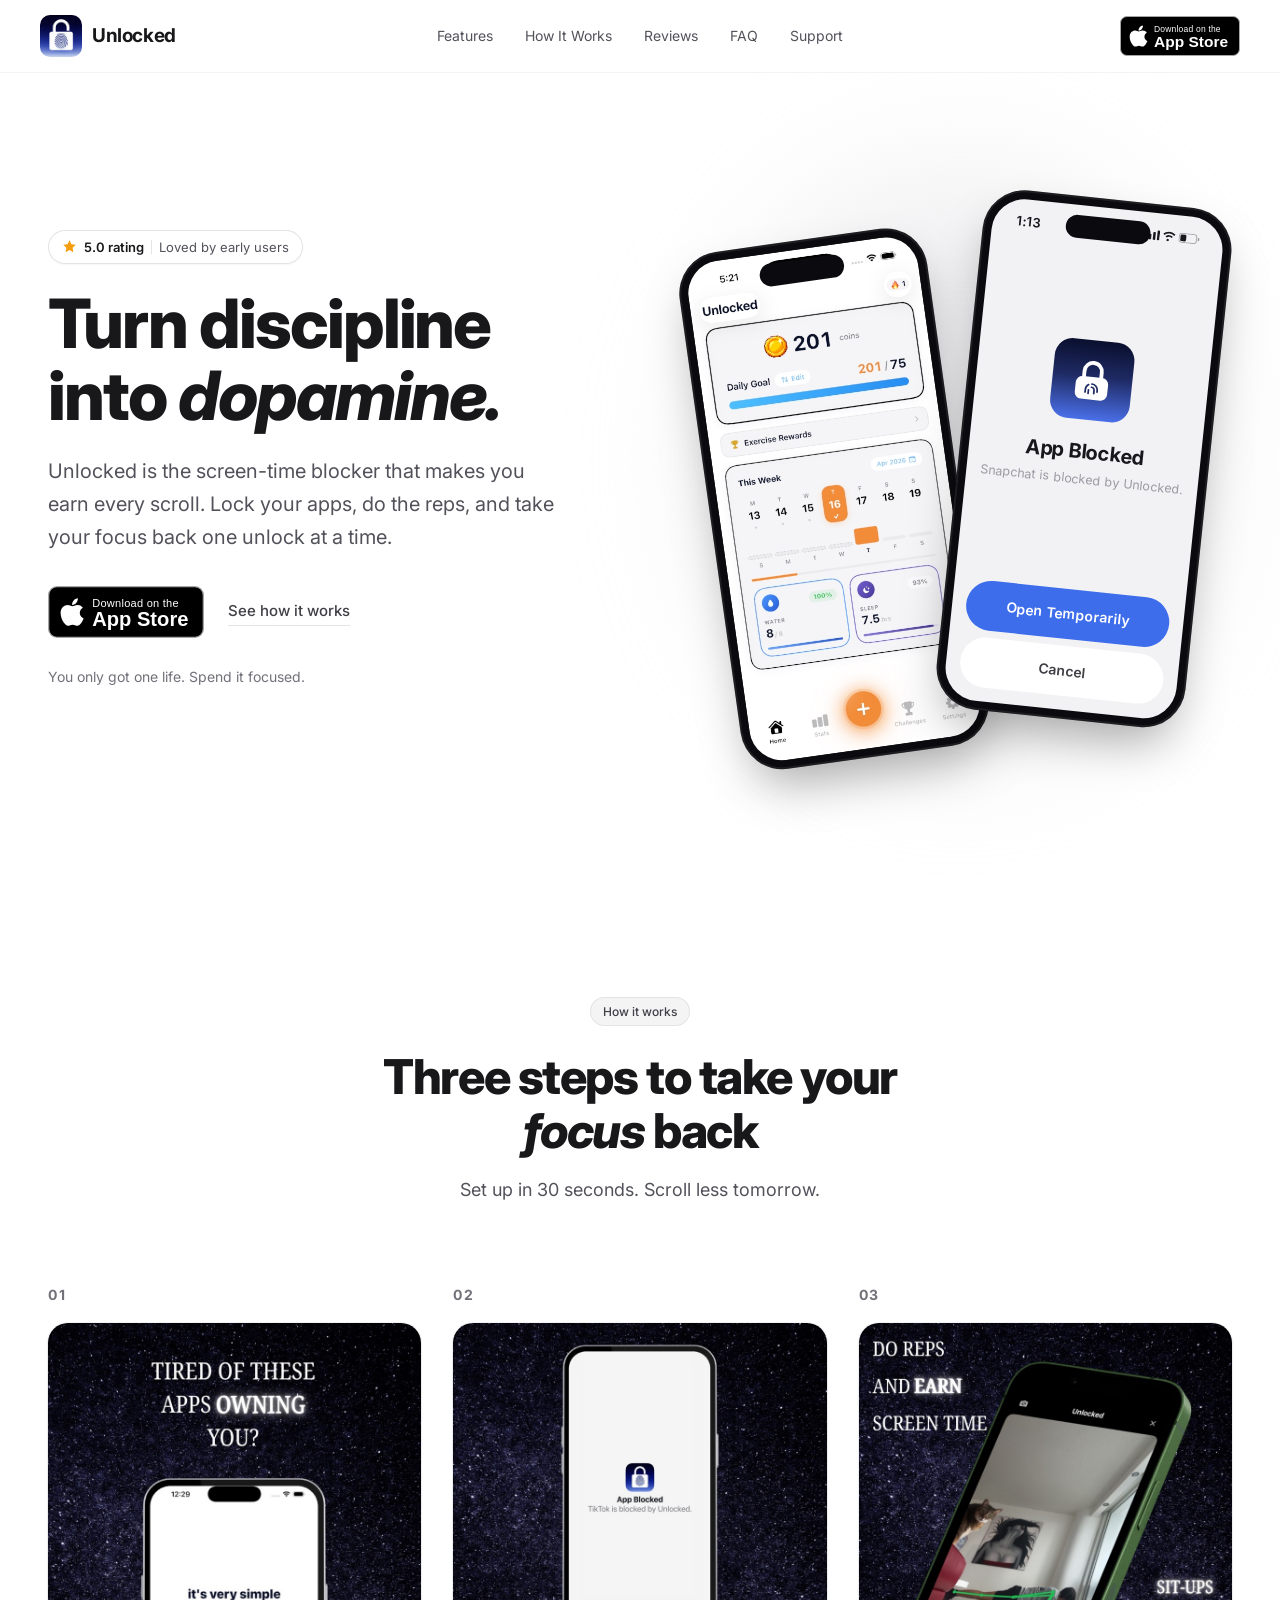
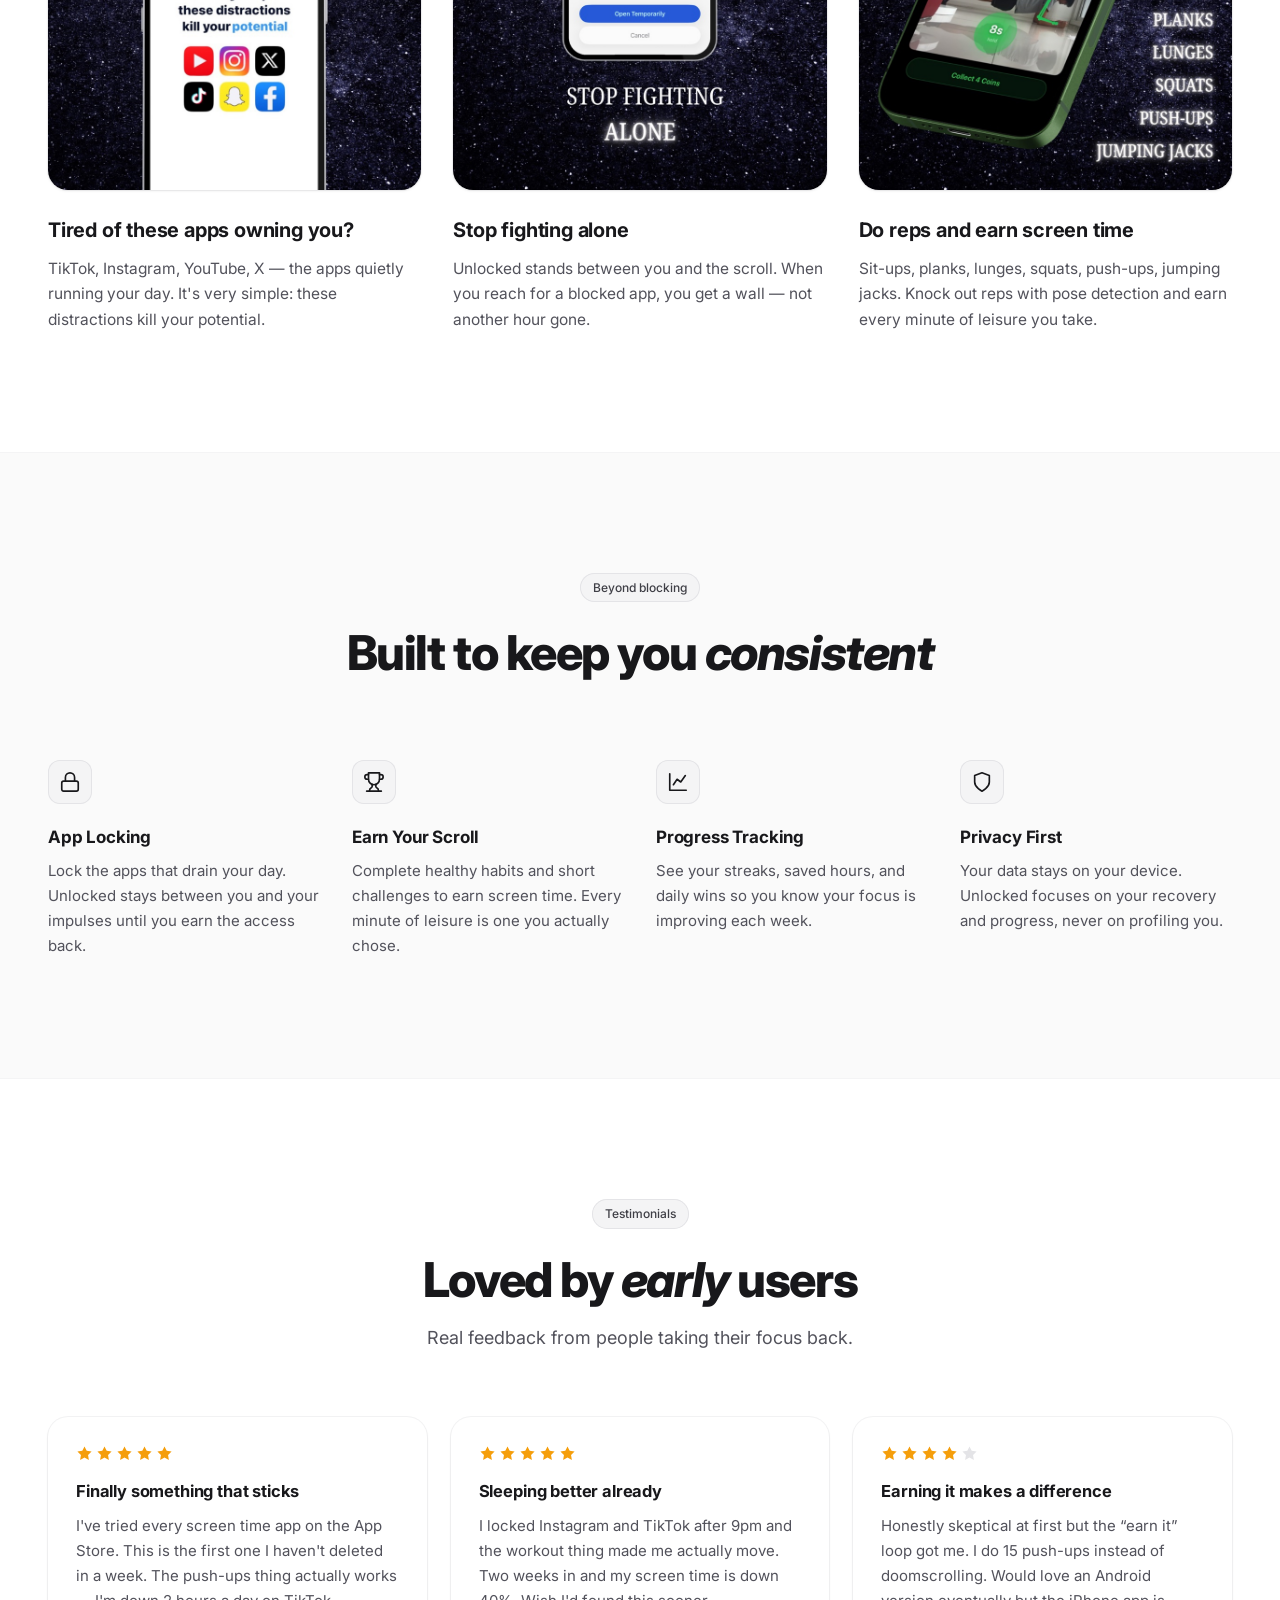
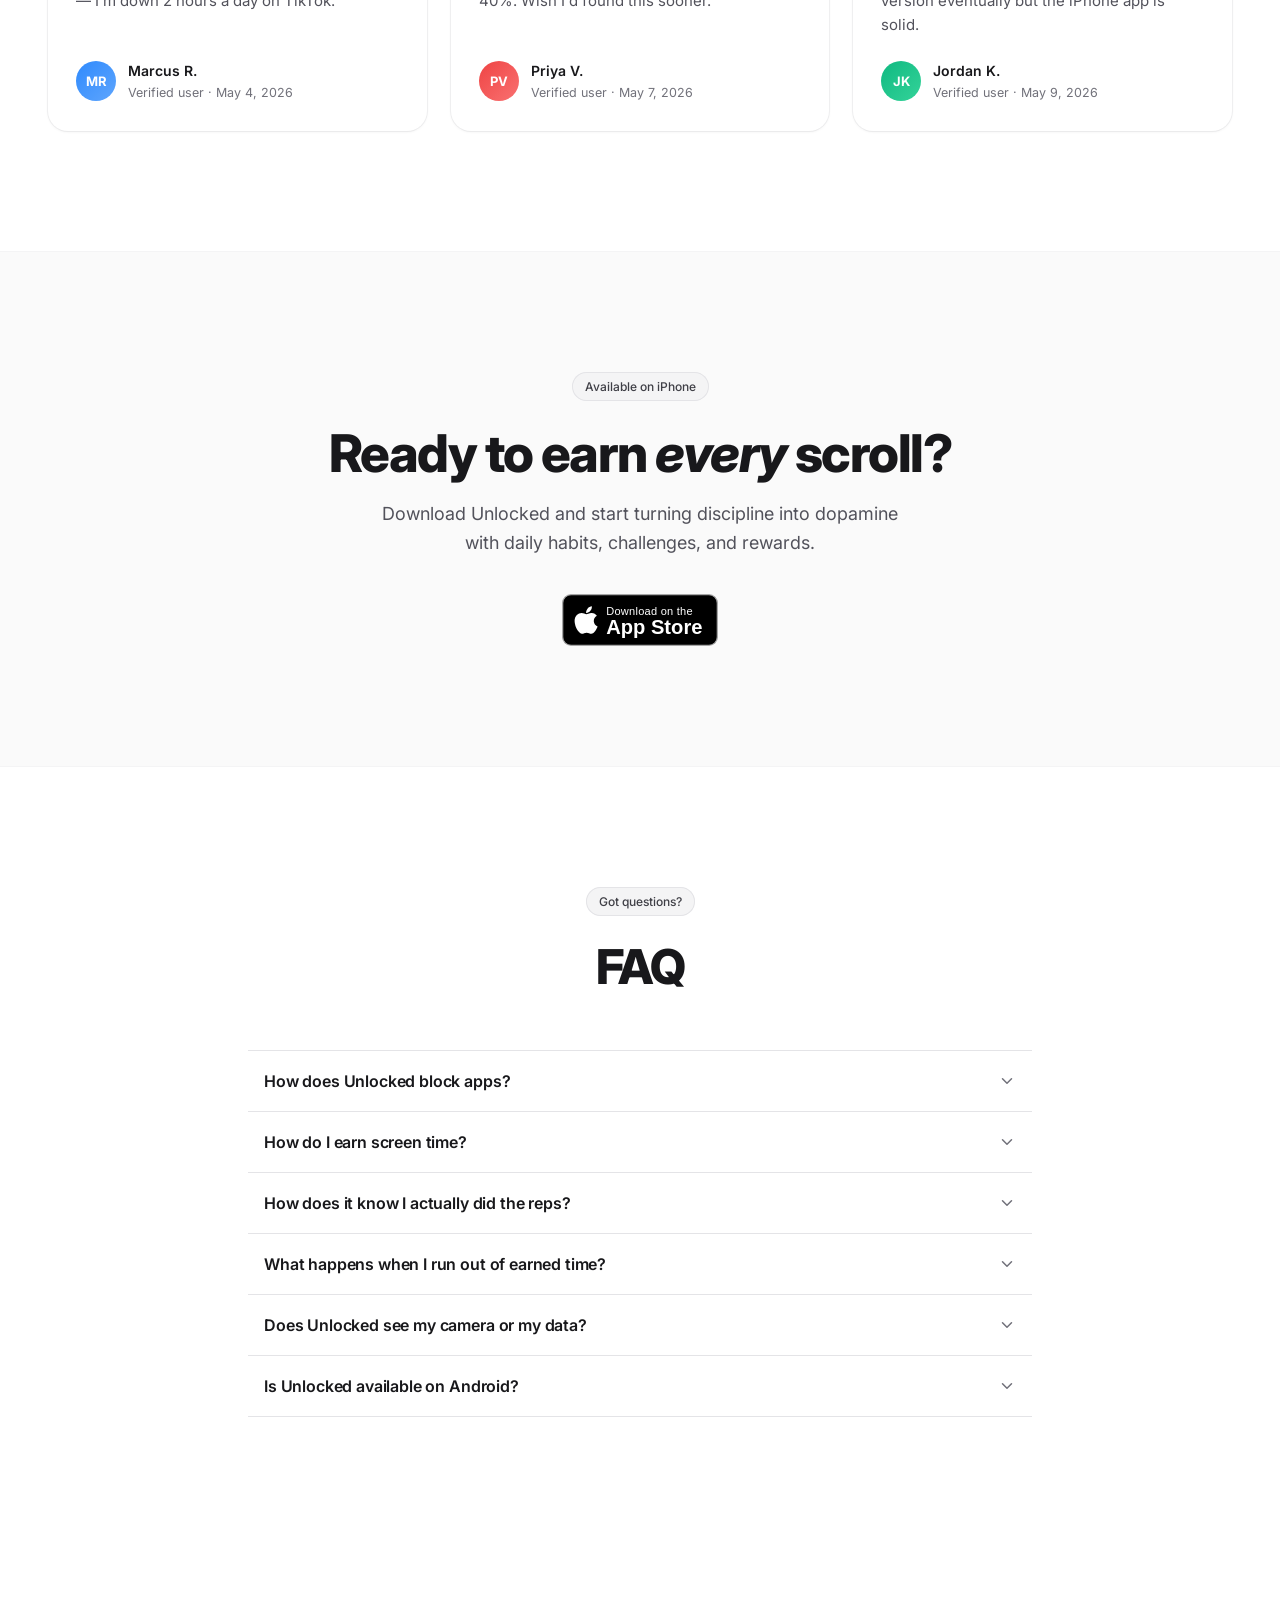
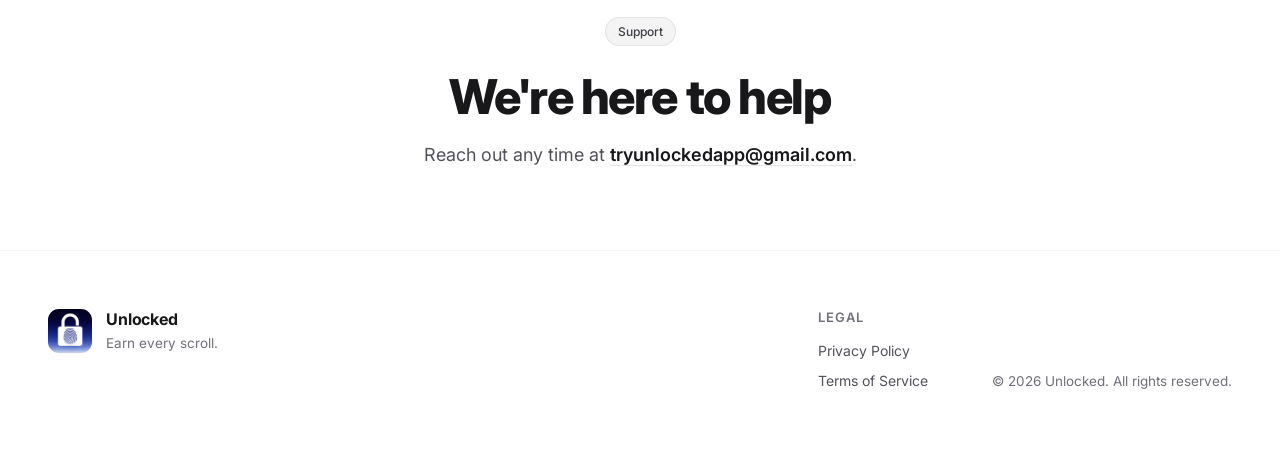
==== commit 727c6413: "feat: Erly-matched sizing, real block screen, review pill, FAQ section Smaller hero phones and large" ====
--- a/index.html
+++ b/index.html
@@ -32,6 +32,7 @@
         <a href="#features" class="site-nav__link">Features</a>
         <a href="#how-it-works" class="site-nav__link">How It Works</a>
         <a href="#testimonials" class="site-nav__link">Reviews</a>
+        <a href="#faq" class="site-nav__link">FAQ</a>
         <a href="#support" class="site-nav__link">Support</a>
       </nav>
 
@@ -62,11 +63,11 @@
       <div class="container hero__grid">
         <div class="hero__copy">
           <div class="hero__badge reveal">
-            <span class="hero__badge-pill">Screen time blocker for iPhone</span>
-            <span class="hero__badge-rating">
-              Loved by early users with
+            <span class="hero__rating-pill">
               <svg class="hero__star" viewBox="0 0 24 24" aria-hidden="true"><path d="M12 2l3.09 6.26L22 9.27l-5 4.87 1.18 6.88L12 17.77l-6.18 3.25L7 14.14 2 9.27l6.91-1.01L12 2z"/></svg>
               <strong>5.0 rating</strong>
+              <span class="hero__rating-divider" aria-hidden="true"></span>
+              Loved by early users
             </span>
           </div>
 
@@ -113,16 +114,30 @@
 
           <div class="phone phone--right">
             <div class="phone__notch" aria-hidden="true"></div>
-            <div class="phone__screen phone__screen--blocked" role="img" aria-label="Unlocked block screen: TikTok is blocked by Unlocked">
+            <div class="phone__screen phone__screen--blocked" role="img" aria-label="Unlocked block screen: Snapchat is blocked by Unlocked">
+              <div class="blocked__statusbar" aria-hidden="true">
+                <span class="blocked__time">1:13</span>
+                <span class="blocked__status-icons">
+                  <svg viewBox="0 0 18 12" class="blocked__signal"><rect x="0" y="7" width="3" height="5" rx="1"/><rect x="5" y="5" width="3" height="7" rx="1"/><rect x="10" y="2.5" width="3" height="9.5" rx="1"/><rect x="15" y="0" width="3" height="12" rx="1"/></svg>
+                  <svg viewBox="0 0 16 12" class="blocked__wifi"><path d="M8 10.5a1.5 1.5 0 1 0 0 .01zM4.9 7.6a4.6 4.6 0 0 1 6.2 0l1.4-1.5a6.6 6.6 0 0 0-9 0zM2 4.7a8.8 8.8 0 0 1 12 0L15.5 3a11 11 0 0 0-15 0z"/></svg>
+                  <svg viewBox="0 0 25 12" class="blocked__battery"><rect x="0.5" y="0.5" width="21" height="11" rx="3" fill="none" stroke="currentColor" opacity="0.4"/><rect x="23" y="4" width="2" height="4" rx="1" opacity="0.4"/><rect x="2" y="2" width="7" height="8" rx="1.5"/></svg>
+                </span>
+              </div>
               <div class="blocked__center">
                 <div class="blocked__icon">
-                  <svg viewBox="0 0 24 24" fill="none" stroke="currentColor" stroke-width="2" stroke-linecap="round" stroke-linejoin="round" aria-hidden="true">
-                    <rect x="3" y="11" width="18" height="11" rx="2" ry="2"></rect>
-                    <path d="M7 11V7a5 5 0 0 1 10 0v4"></path>
+                  <svg viewBox="0 0 48 48" aria-hidden="true">
+                    <path d="M16 22v-6a8 8 0 0 1 16 0v6" fill="none" stroke="#fff" stroke-width="3.5" stroke-linecap="round"></path>
+                    <rect x="9" y="21" width="30" height="21" rx="6" fill="#fff"></rect>
+                    <g fill="none" stroke="#1e2a63" stroke-width="1.6" stroke-linecap="round">
+                      <path d="M24 27.5a5.5 5.5 0 0 1 5.5 5.5v1.5"></path>
+                      <path d="M18.5 35.5v-2.5a5.5 5.5 0 0 1 2.6-4.7"></path>
+                      <path d="M24 30.5a2.6 2.6 0 0 1 2.6 2.6v3"></path>
+                      <path d="M21.4 36.5v-3.4"></path>
+                    </g>
                   </svg>
                 </div>
                 <p class="blocked__title">App Blocked</p>
-                <p class="blocked__text">TikTok is blocked by Unlocked.</p>
+                <p class="blocked__text">Snapchat is blocked by Unlocked.</p>
               </div>
               <div class="blocked__actions">
                 <span class="blocked__btn blocked__btn--primary">Open Temporarily</span>
@@ -358,12 +373,99 @@
       </div>
     </section>
 
+    <!-- FAQ -->
+    <section class="section" id="faq">
+      <div class="container faq__container">
+        <div class="section__header">
+          <span class="section__pill">Got questions?</span>
+          <h2 class="section__title">FAQ</h2>
+        </div>
+
+        <div class="faq">
+          <div class="faq__item">
+            <button class="faq__question" aria-expanded="false">
+              <span>How does Unlocked block apps?</span>
+              <svg class="faq__chevron" viewBox="0 0 24 24" fill="none" stroke="currentColor" stroke-width="2" stroke-linecap="round" stroke-linejoin="round" aria-hidden="true"><path d="M6 9l6 6 6-6"></path></svg>
+            </button>
+            <div class="faq__answer">
+              <p>
+                Unlocked uses Apple&apos;s Screen Time controls. Pick the apps that drain your day — TikTok, Instagram,
+                Snapchat, YouTube — and Unlocked puts a block screen in front of them until you&apos;ve earned time.
+              </p>
+            </div>
+          </div>
+
+          <div class="faq__item">
+            <button class="faq__question" aria-expanded="false">
+              <span>How do I earn screen time?</span>
+              <svg class="faq__chevron" viewBox="0 0 24 24" fill="none" stroke="currentColor" stroke-width="2" stroke-linecap="round" stroke-linejoin="round" aria-hidden="true"><path d="M6 9l6 6 6-6"></path></svg>
+            </button>
+            <div class="faq__answer">
+              <p>
+                Do reps. Sit-ups, planks, lunges, squats, push-ups, jumping jacks — your camera counts them with pose
+                detection, and every rep converts into minutes of unlocked time.
+              </p>
+            </div>
+          </div>
+
+          <div class="faq__item">
+            <button class="faq__question" aria-expanded="false">
+              <span>How does it know I actually did the reps?</span>
+              <svg class="faq__chevron" viewBox="0 0 24 24" fill="none" stroke="currentColor" stroke-width="2" stroke-linecap="round" stroke-linejoin="round" aria-hidden="true"><path d="M6 9l6 6 6-6"></path></svg>
+            </button>
+            <div class="faq__answer">
+              <p>
+                Pose detection watches your form in real time and only counts full reps. No propping the phone up and
+                walking away — half reps don&apos;t count.
+              </p>
+            </div>
+          </div>
+
+          <div class="faq__item">
+            <button class="faq__question" aria-expanded="false">
+              <span>What happens when I run out of earned time?</span>
+              <svg class="faq__chevron" viewBox="0 0 24 24" fill="none" stroke="currentColor" stroke-width="2" stroke-linecap="round" stroke-linejoin="round" aria-hidden="true"><path d="M6 9l6 6 6-6"></path></svg>
+            </button>
+            <div class="faq__answer">
+              <p>
+                The block screen comes back. You can earn more whenever you want — the point is that every scroll is
+                one you chose to work for.
+              </p>
+            </div>
+          </div>
+
+          <div class="faq__item">
+            <button class="faq__question" aria-expanded="false">
+              <span>Does Unlocked see my camera or my data?</span>
+              <svg class="faq__chevron" viewBox="0 0 24 24" fill="none" stroke="currentColor" stroke-width="2" stroke-linecap="round" stroke-linejoin="round" aria-hidden="true"><path d="M6 9l6 6 6-6"></path></svg>
+            </button>
+            <div class="faq__answer">
+              <p>
+                No. Rep counting happens on your device and your data stays there. Unlocked never uploads camera
+                footage and never profiles you.
+              </p>
+            </div>
+          </div>
+
+          <div class="faq__item">
+            <button class="faq__question" aria-expanded="false">
+              <span>Is Unlocked available on Android?</span>
+              <svg class="faq__chevron" viewBox="0 0 24 24" fill="none" stroke="currentColor" stroke-width="2" stroke-linecap="round" stroke-linejoin="round" aria-hidden="true"><path d="M6 9l6 6 6-6"></path></svg>
+            </button>
+            <div class="faq__answer">
+              <p>iPhone only for now. Android is on the roadmap.</p>
+            </div>
+          </div>
+        </div>
+      </div>
+    </section>
+
     <!-- SUPPORT -->
     <section class="section section--support" id="support">
       <div class="container">
         <div class="section__header">
           <span class="section__pill">Support</span>
-          <h2 class="section__title">Got questions?</h2>
+          <h2 class="section__title">We&apos;re here to help</h2>
           <p class="section__subtitle">
             Reach out any time at
             <a href="mailto:tryunlockedapp@gmail.com" class="support__link">tryunlockedapp@gmail.com</a>.
@@ -394,6 +496,15 @@
     </div>
     <script>
       document.getElementById('year').textContent = new Date().getFullYear();
+
+      // FAQ accordion
+      document.querySelectorAll('.faq__question').forEach((btn) => {
+        btn.addEventListener('click', () => {
+          const item = btn.parentElement;
+          const open = item.classList.toggle('is-open');
+          btn.setAttribute('aria-expanded', open);
+        });
+      });
 
       // Reveal-on-scroll
       const revealEls = document.querySelectorAll('.reveal');
--- a/styles.css
+++ b/styles.css
@@ -79,7 +79,7 @@
   display: grid;
   grid-template-columns: 1fr auto 1fr;
   align-items: center;
-  height: 68px;
+  height: 72px;
   padding: 0 24px;
 }
 
@@ -98,13 +98,13 @@
 }
 
 .site-header__logo {
-  width: 32px;
-  height: 32px;
-  border-radius: 8px;
+  width: 42px;
+  height: 42px;
+  border-radius: 10px;
 }
 
 .site-header__name {
-  font-size: 17px;
+  font-size: 19px;
   font-weight: 700;
   letter-spacing: -0.02em;
 }
@@ -196,27 +196,28 @@
   gap: 12px;
 }
 
-.hero__badge-pill {
-  display: inline-block;
+.hero__rating-pill {
+  display: inline-flex;
+  align-items: center;
+  gap: 7px;
   border-radius: 999px;
-  background: var(--pill-bg);
-  box-shadow: inset 0 0 0 1px var(--ring);
-  padding: 5px 12px;
-  font-size: 12px;
-  font-weight: 500;
-  color: var(--ink-700);
+  background: #fff;
+  box-shadow: inset 0 0 0 1px var(--ring), 0 1px 2px rgba(0, 0, 0, 0.04);
+  padding: 7px 14px;
+  font-size: 13px;
+  color: var(--ink-600);
   white-space: nowrap;
 }
 
-.hero__badge-rating {
-  font-size: 13px;
-  color: var(--ink-600);
-  white-space: nowrap;
-}
-
-.hero__badge-rating strong {
+.hero__rating-pill strong {
   color: var(--ink-900);
   font-weight: 600;
+}
+
+.hero__rating-divider {
+  width: 1px;
+  height: 14px;
+  background: var(--ring);
 }
 
 .hero__star {
@@ -224,7 +225,7 @@
   width: 15px;
   height: 15px;
   fill: var(--amber);
-  vertical-align: -2px;
+  flex-shrink: 0;
 }
 
 .hero__title {
@@ -285,15 +286,15 @@
 
 .hero__device {
   position: relative;
-  height: 480px;
-  max-width: 560px;
+  height: 430px;
+  max-width: 500px;
   width: 100%;
   margin: 0 auto;
 }
 
 @media (min-width: 640px) {
   .hero__device {
-    height: 660px;
+    height: 580px;
   }
 }
 
@@ -310,10 +311,10 @@
   position: absolute;
   top: 50%;
   z-index: 1;
-  width: 200px;
+  width: 175px;
   background: #0b0b0f;
-  border-radius: 36px;
-  padding: 8px;
+  border-radius: 32px;
+  padding: 7px;
   box-shadow:
     0 25px 50px -12px rgba(0, 0, 0, 0.35),
     inset 0 0 0 2px rgba(255, 255, 255, 0.08);
@@ -321,16 +322,16 @@
 
 @media (min-width: 640px) {
   .phone {
-    width: 290px;
-    border-radius: 48px;
-    padding: 10px;
+    width: 250px;
+    border-radius: 42px;
+    padding: 9px;
   }
 }
 
 .phone--left {
   left: 0;
   transform: translateY(-50%) rotate(-8deg);
-  margin-top: 44px;
+  margin-top: 40px;
 }
 
 .phone--right {
@@ -340,11 +341,11 @@
 
 .phone__notch {
   position: absolute;
-  top: 18px;
+  top: 15px;
   left: 50%;
   transform: translateX(-50%);
   width: 34%;
-  height: 20px;
+  height: 17px;
   background: #0b0b0f;
   border-radius: 999px;
   z-index: 2;
@@ -352,32 +353,89 @@
 
 @media (min-width: 640px) {
   .phone__notch {
-    top: 22px;
-    height: 26px;
+    top: 19px;
+    height: 23px;
   }
 }
 
 .phone__screen {
   width: 100%;
   height: auto;
-  border-radius: 28px;
+  border-radius: 25px;
 }
 
 @media (min-width: 640px) {
   .phone__screen {
-    border-radius: 38px;
-  }
-}
-
-/* Blocked-screen mock (second phone) */
+    border-radius: 33px;
+  }
+}
+
+/* Blocked-screen mock (second phone) — matches the real in-app block screen */
 
 .phone__screen--blocked {
   aspect-ratio: 402 / 874;
-  background: #f7f7f8;
+  background: #f2f2f4;
   display: flex;
   flex-direction: column;
+  padding: 12px 14px 14px;
+}
+
+.blocked__statusbar {
+  display: flex;
+  align-items: center;
   justify-content: space-between;
-  padding: 24px 16px;
+  padding: 0 10px;
+  color: #17171c;
+}
+
+.blocked__time {
+  font-size: 10px;
+  font-weight: 600;
+  letter-spacing: 0.01em;
+}
+
+.blocked__status-icons {
+  display: inline-flex;
+  align-items: center;
+  gap: 3px;
+  fill: #17171c;
+  color: #17171c;
+}
+
+.blocked__signal {
+  width: 11px;
+  height: 8px;
+}
+
+.blocked__wifi {
+  width: 10px;
+  height: 8px;
+}
+
+.blocked__battery {
+  width: 16px;
+  height: 8px;
+}
+
+@media (min-width: 640px) {
+  .blocked__time {
+    font-size: 13px;
+  }
+
+  .blocked__signal {
+    width: 15px;
+    height: 10px;
+  }
+
+  .blocked__wifi {
+    width: 13px;
+    height: 10px;
+  }
+
+  .blocked__battery {
+    width: 21px;
+    height: 10px;
+  }
 }
 
 .blocked__center {
@@ -387,37 +445,36 @@
   align-items: center;
   justify-content: center;
   text-align: center;
-  gap: 4px;
+  gap: 2px;
 }
 
 .blocked__icon {
-  width: 56px;
-  height: 56px;
-  border-radius: 14px;
-  background: linear-gradient(160deg, #1d2b64, #2f6fed);
-  color: #fff;
+  width: 58px;
+  height: 58px;
+  border-radius: 13px;
+  background: linear-gradient(180deg, #0a0f2e 0%, #1e2a63 45%, #4a6fe8 100%);
   display: flex;
   align-items: center;
   justify-content: center;
-  margin-bottom: 12px;
-  box-shadow: 0 8px 20px rgba(47, 111, 237, 0.35);
+  margin-bottom: 10px;
 }
 
 .blocked__icon svg {
-  width: 26px;
-  height: 26px;
+  width: 38px;
+  height: 38px;
 }
 
 @media (min-width: 640px) {
   .blocked__icon {
-    width: 74px;
-    height: 74px;
+    width: 80px;
+    height: 80px;
     border-radius: 18px;
+    margin-bottom: 14px;
   }
 
   .blocked__icon svg {
-    width: 34px;
-    height: 34px;
+    width: 52px;
+    height: 52px;
   }
 }
 
@@ -425,28 +482,28 @@
   font-size: 15px;
   font-weight: 700;
   color: #17171c;
+  letter-spacing: -0.01em;
 }
 
 .blocked__text {
-  font-size: 12px;
-  color: #8e8e97;
+  font-size: 11px;
+  color: #9a9aa2;
 }
 
 @media (min-width: 640px) {
   .blocked__title {
-    font-size: 19px;
+    font-size: 20px;
   }
 
   .blocked__text {
-    font-size: 14px;
+    font-size: 12.5px;
   }
 }
 
 .blocked__actions {
   display: flex;
   flex-direction: column;
-  gap: 8px;
-  padding-bottom: 6px;
+  gap: 7px;
 }
 
 .blocked__btn {
@@ -454,26 +511,25 @@
   text-align: center;
   border-radius: 999px;
   padding: 10px 0;
-  font-size: 12px;
+  font-size: 11px;
   font-weight: 600;
 }
 
 @media (min-width: 640px) {
   .blocked__btn {
-    padding: 13px 0;
+    padding: 14px 0;
     font-size: 14px;
   }
 }
 
 .blocked__btn--primary {
-  background: var(--blue);
+  background: #3d6deb;
   color: #fff;
 }
 
 .blocked__btn--secondary {
   background: #fff;
-  color: #17171c;
-  box-shadow: inset 0 0 0 1px var(--ring);
+  color: #3f3f46;
 }
 
 /* --------------------------------------------------------------------------
@@ -788,6 +844,75 @@
 }
 
 /* --------------------------------------------------------------------------
+   FAQ
+   -------------------------------------------------------------------------- */
+
+.faq__container {
+  max-width: 880px;
+}
+
+.faq {
+  margin-top: 56px;
+  border-top: 1px solid var(--ring);
+  border-bottom: 1px solid var(--ring);
+}
+
+.faq__item + .faq__item {
+  border-top: 1px solid var(--ring);
+}
+
+.faq__question {
+  display: flex;
+  width: 100%;
+  align-items: center;
+  justify-content: space-between;
+  gap: 24px;
+  padding: 20px 16px;
+  background: none;
+  border: none;
+  cursor: pointer;
+  font-family: var(--font);
+  font-size: 16px;
+  font-weight: 600;
+  color: var(--ink-900);
+  text-align: left;
+  letter-spacing: -0.01em;
+  transition: background 0.15s ease;
+}
+
+.faq__question:hover {
+  background: var(--bg-band);
+}
+
+.faq__chevron {
+  width: 18px;
+  height: 18px;
+  flex-shrink: 0;
+  color: var(--ink-500);
+  transition: transform 0.2s ease;
+}
+
+.faq__item.is-open .faq__chevron {
+  transform: rotate(180deg);
+}
+
+.faq__answer {
+  display: none;
+  padding: 0 16px 22px;
+}
+
+.faq__item.is-open .faq__answer {
+  display: block;
+}
+
+.faq__answer p {
+  max-width: 680px;
+  font-size: 15.5px;
+  line-height: 1.7;
+  color: var(--ink-600);
+}
+
+/* --------------------------------------------------------------------------
    Support
    -------------------------------------------------------------------------- */
 
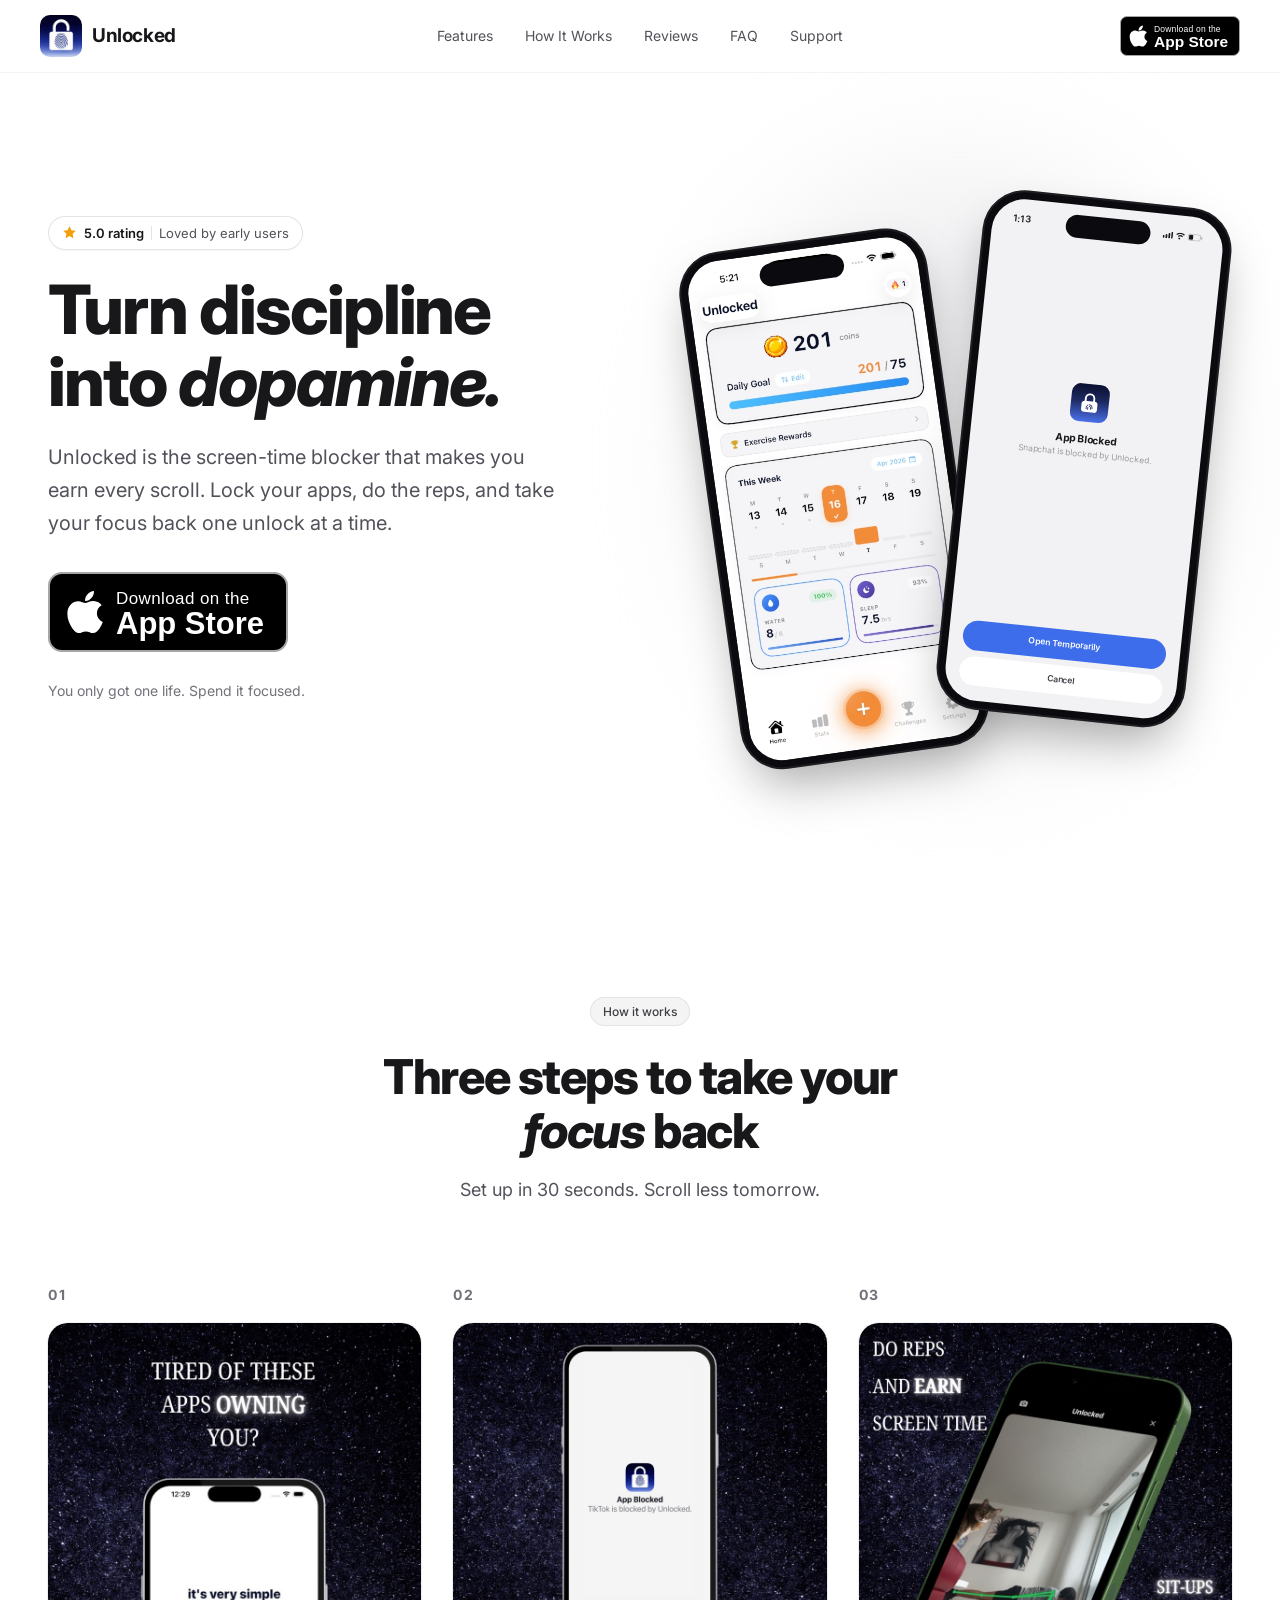
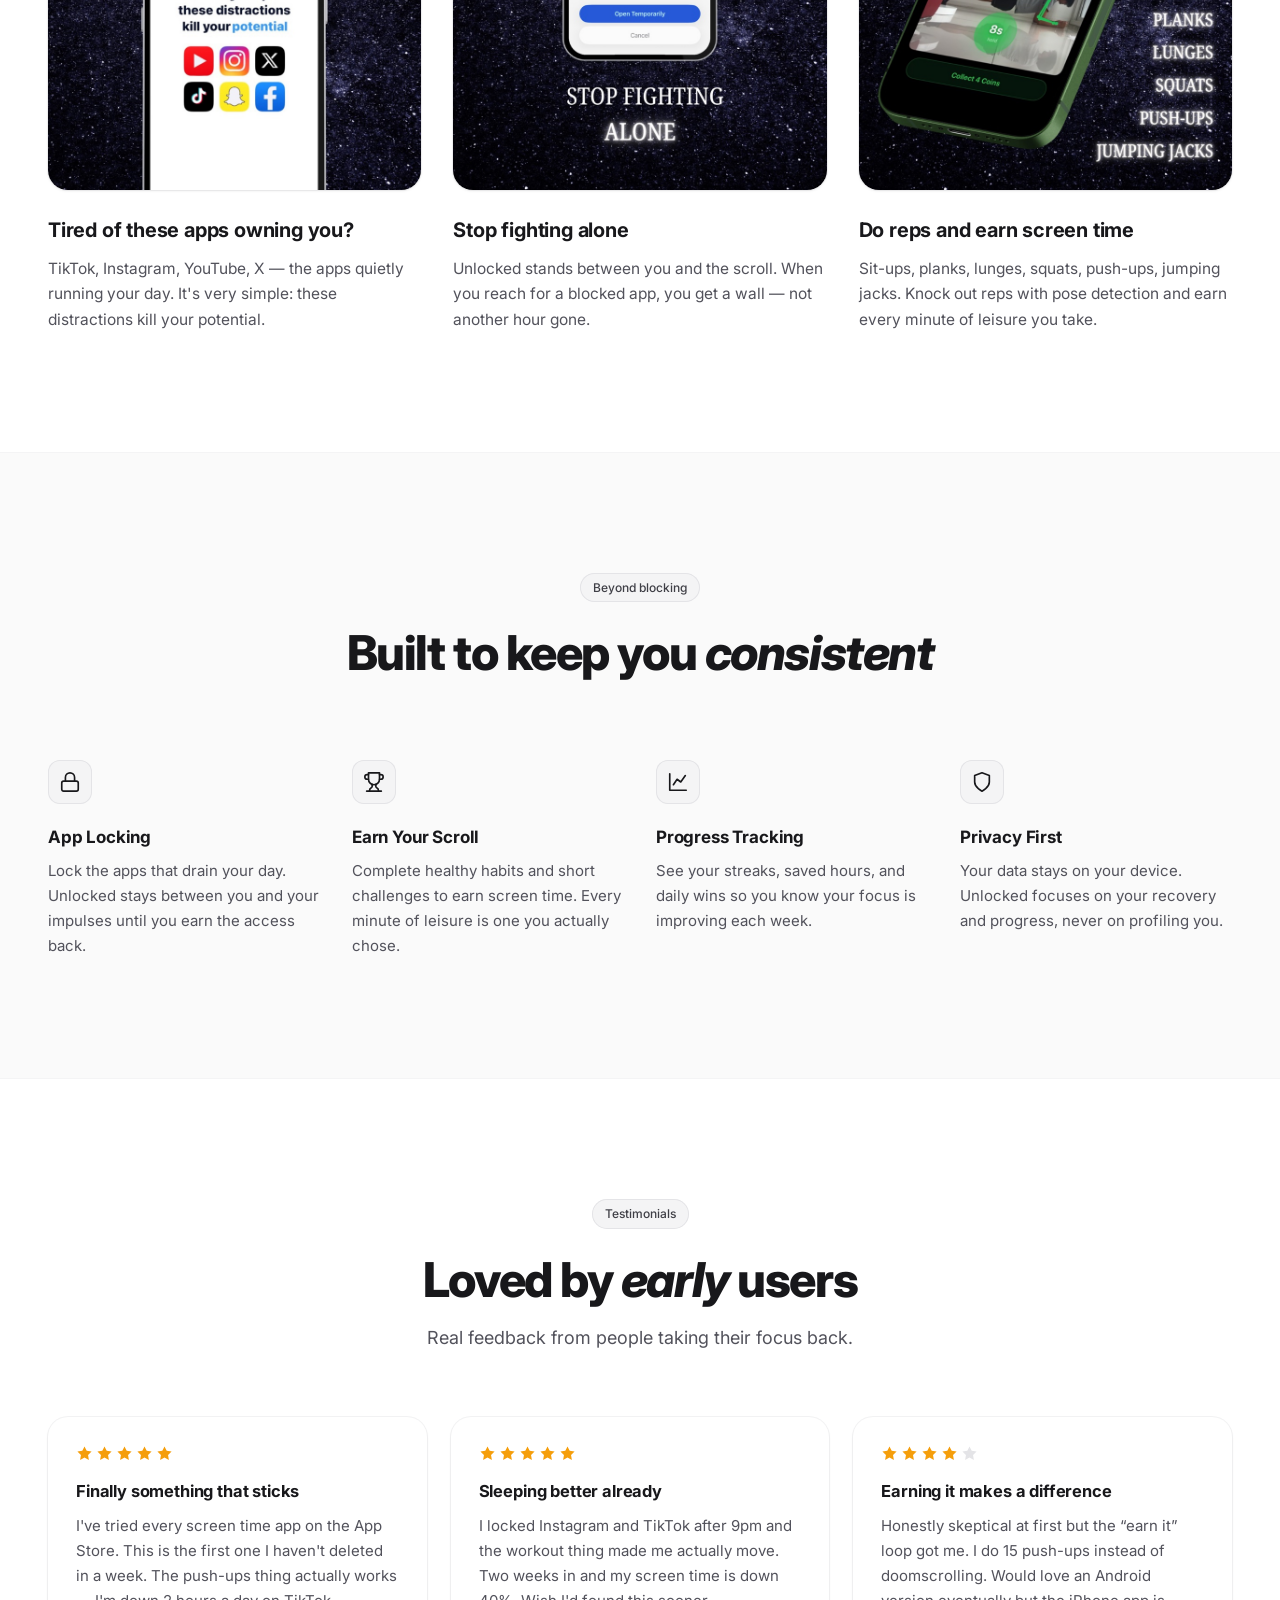
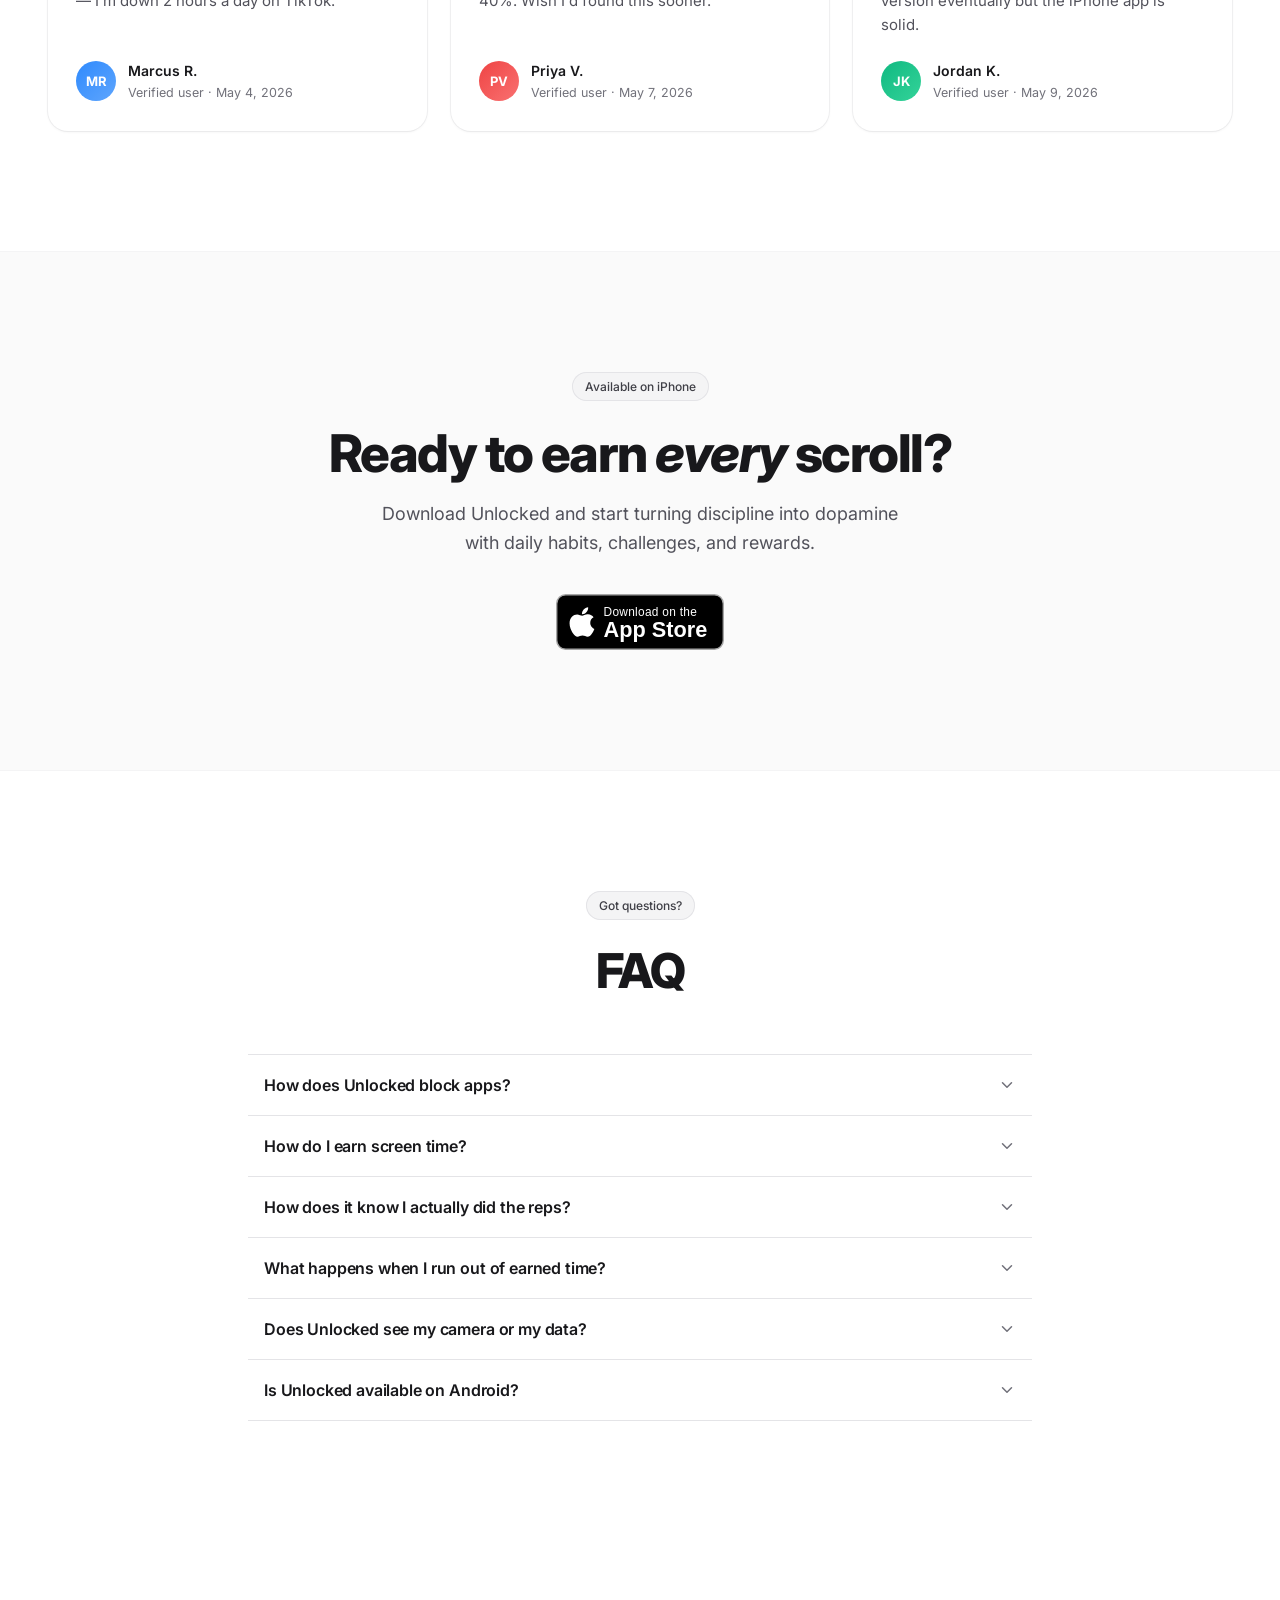
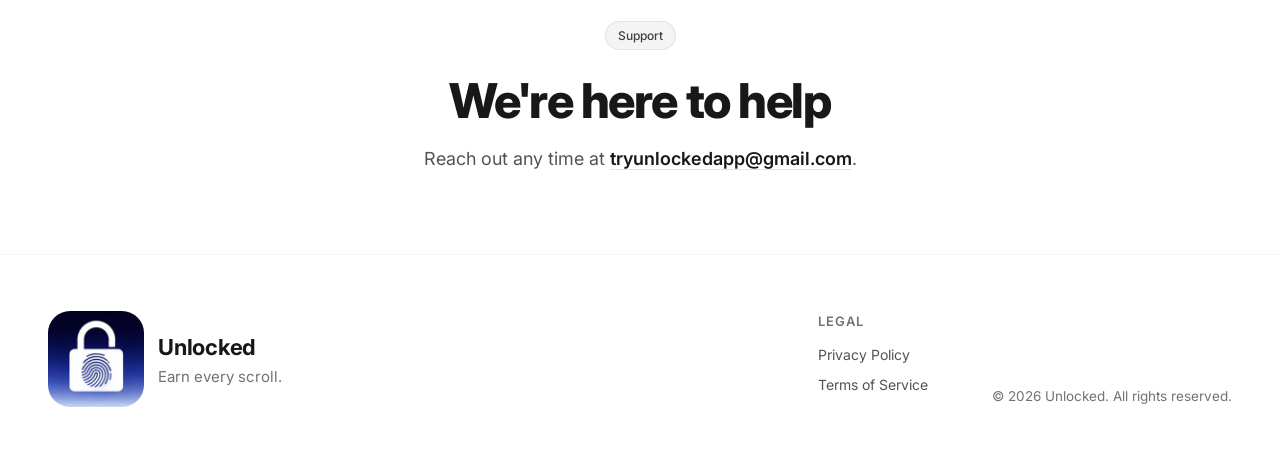
==== commit bf1f518f: "feat(hero): drop "See how it works" link, enlarge App Store badge to 80px Also bumps the bottom CTA " ====
--- a/index.html
+++ b/index.html
@@ -98,7 +98,6 @@
                 <text x="34" y="31" fill="#fff" font-family="-apple-system, 'Helvetica Neue', Helvetica, Arial, sans-serif" font-size="15.5" font-weight="600">App Store</text>
               </svg>
             </a>
-            <a href="#how-it-works" class="hero__secondary-link">See how it works</a>
           </div>
 
           <p class="hero__meta reveal reveal-delay-3">You only got one life. Spend it focused.</p>
--- a/styles.css
+++ b/styles.css
@@ -157,9 +157,18 @@
   width: auto;
 }
 
-.store-badge--hero svg,
 .store-badge--cta svg {
-  height: 52px;
+  height: 56px;
+}
+
+.store-badge--hero svg {
+  height: 64px;
+}
+
+@media (min-width: 640px) {
+  .store-badge--hero svg {
+    height: 80px;
+  }
 }
 
 /* --------------------------------------------------------------------------
@@ -260,20 +269,6 @@
   align-items: center;
   gap: 24px;
   flex-wrap: wrap;
-}
-
-.hero__secondary-link {
-  font-size: 15px;
-  font-weight: 500;
-  color: var(--ink-700);
-  border-bottom: 1px solid var(--ring);
-  padding-bottom: 2px;
-  transition: color 0.15s ease, border-color 0.15s ease;
-}
-
-.hero__secondary-link:hover {
-  color: var(--ink-900);
-  border-color: var(--ink-500);
 }
 
 .hero__meta {
@@ -311,6 +306,7 @@
   position: absolute;
   top: 50%;
   z-index: 1;
+  container-type: inline-size;
   width: 175px;
   background: #0b0b0f;
   border-radius: 32px;
@@ -372,24 +368,28 @@
 
 /* Blocked-screen mock (second phone) — matches the real in-app block screen */
 
+/* Sizes are proportional to the real screenshot (~920px-wide capture),
+   scaled with container-query units so both hero breakpoints stay faithful. */
+
 .phone__screen--blocked {
   aspect-ratio: 402 / 874;
   background: #f2f2f4;
   display: flex;
   flex-direction: column;
-  padding: 12px 14px 14px;
+  padding: 10px 6cqw 6.5cqw;
 }
 
 .blocked__statusbar {
   display: flex;
   align-items: center;
   justify-content: space-between;
-  padding: 0 10px;
+  padding: 1.5cqw 3cqw 0;
   color: #17171c;
 }
 
 .blocked__time {
   font-size: 10px;
+  font-size: 4cqw;
   font-weight: 600;
   letter-spacing: 0.01em;
 }
@@ -397,7 +397,7 @@
 .blocked__status-icons {
   display: inline-flex;
   align-items: center;
-  gap: 3px;
+  gap: 1.2cqw;
   fill: #17171c;
   color: #17171c;
 }
@@ -405,37 +405,22 @@
 .blocked__signal {
   width: 11px;
   height: 8px;
+  width: 4.4cqw;
+  height: 3cqw;
 }
 
 .blocked__wifi {
   width: 10px;
   height: 8px;
+  width: 4cqw;
+  height: 3cqw;
 }
 
 .blocked__battery {
   width: 16px;
   height: 8px;
-}
-
-@media (min-width: 640px) {
-  .blocked__time {
-    font-size: 13px;
-  }
-
-  .blocked__signal {
-    width: 15px;
-    height: 10px;
-  }
-
-  .blocked__wifi {
-    width: 13px;
-    height: 10px;
-  }
-
-  .blocked__battery {
-    width: 21px;
-    height: 10px;
-  }
+  width: 6.4cqw;
+  height: 3cqw;
 }
 
 .blocked__center {
@@ -445,65 +430,49 @@
   align-items: center;
   justify-content: center;
   text-align: center;
-  gap: 2px;
+  gap: 0.6cqw;
+  padding-bottom: 9cqw;
 }
 
 .blocked__icon {
   width: 58px;
   height: 58px;
-  border-radius: 13px;
+  width: 16.6cqw;
+  height: 16.6cqw;
+  border-radius: 3.9cqw;
   background: linear-gradient(180deg, #0a0f2e 0%, #1e2a63 45%, #4a6fe8 100%);
   display: flex;
   align-items: center;
   justify-content: center;
-  margin-bottom: 10px;
+  margin-bottom: 3cqw;
 }
 
 .blocked__icon svg {
   width: 38px;
   height: 38px;
-}
-
-@media (min-width: 640px) {
-  .blocked__icon {
-    width: 80px;
-    height: 80px;
-    border-radius: 18px;
-    margin-bottom: 14px;
-  }
-
-  .blocked__icon svg {
-    width: 52px;
-    height: 52px;
-  }
+  width: 11cqw;
+  height: 11cqw;
 }
 
 .blocked__title {
-  font-size: 15px;
+  font-size: 13px;
+  font-size: 4.4cqw;
   font-weight: 700;
   color: #17171c;
   letter-spacing: -0.01em;
 }
 
 .blocked__text {
-  font-size: 11px;
+  font-size: 10px;
+  font-size: 3.6cqw;
   color: #9a9aa2;
-}
-
-@media (min-width: 640px) {
-  .blocked__title {
-    font-size: 20px;
-  }
-
-  .blocked__text {
-    font-size: 12.5px;
-  }
+  white-space: nowrap;
 }
 
 .blocked__actions {
   display: flex;
   flex-direction: column;
-  gap: 7px;
+  gap: 2.6cqw;
 }
 
 .blocked__btn {
@@ -511,15 +480,10 @@
   text-align: center;
   border-radius: 999px;
   padding: 10px 0;
-  font-size: 11px;
+  padding: 3.4cqw 0;
+  font-size: 10px;
+  font-size: 3.7cqw;
   font-weight: 600;
-}
-
-@media (min-width: 640px) {
-  .blocked__btn {
-    padding: 14px 0;
-    font-size: 14px;
-  }
 }
 
 .blocked__btn--primary {
@@ -960,19 +924,19 @@
 }
 
 .site-footer__logo {
-  width: 44px;
-  height: 44px;
-  border-radius: 11px;
+  width: 96px;
+  height: 96px;
+  border-radius: 22px;
 }
 
 .site-footer__name {
-  font-size: 16px;
+  font-size: 22px;
   font-weight: 700;
   letter-spacing: -0.01em;
 }
 
 .site-footer__tagline {
-  font-size: 13.5px;
+  font-size: 15px;
   color: var(--ink-500);
 }
 
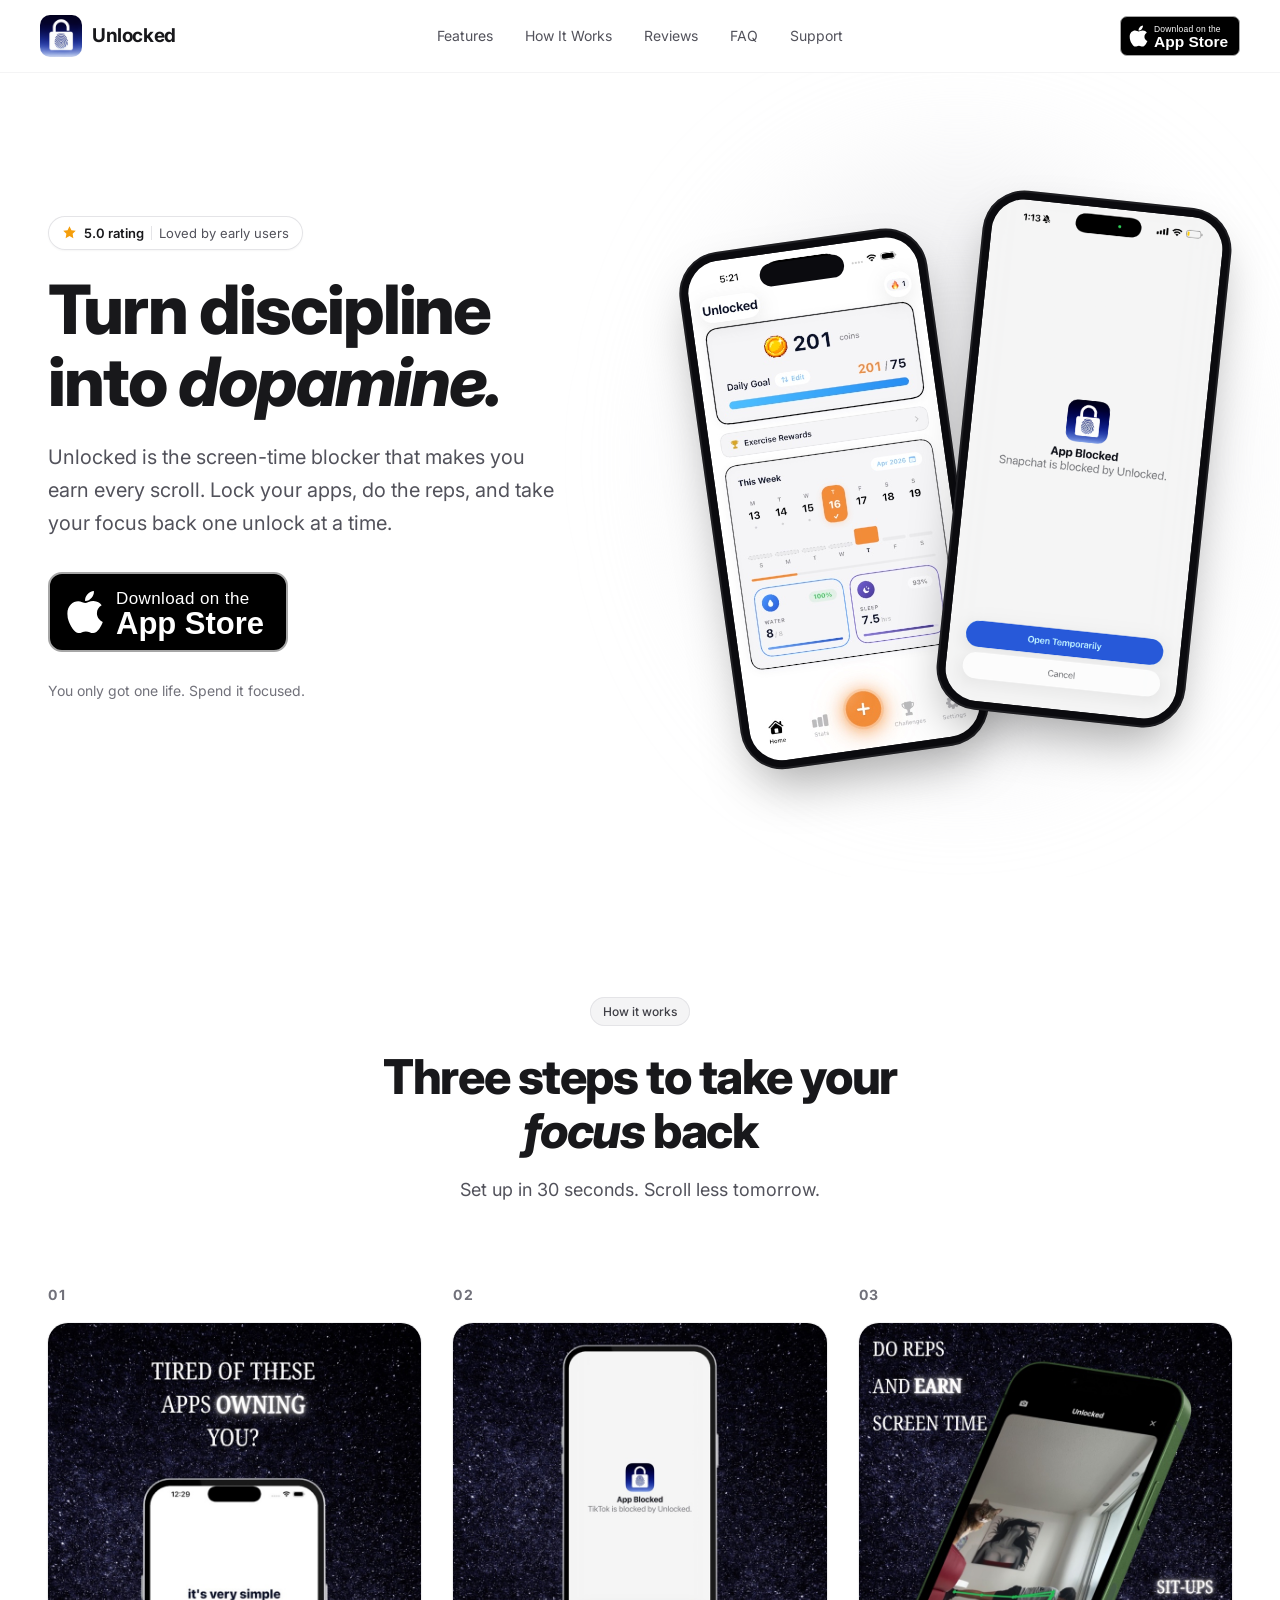
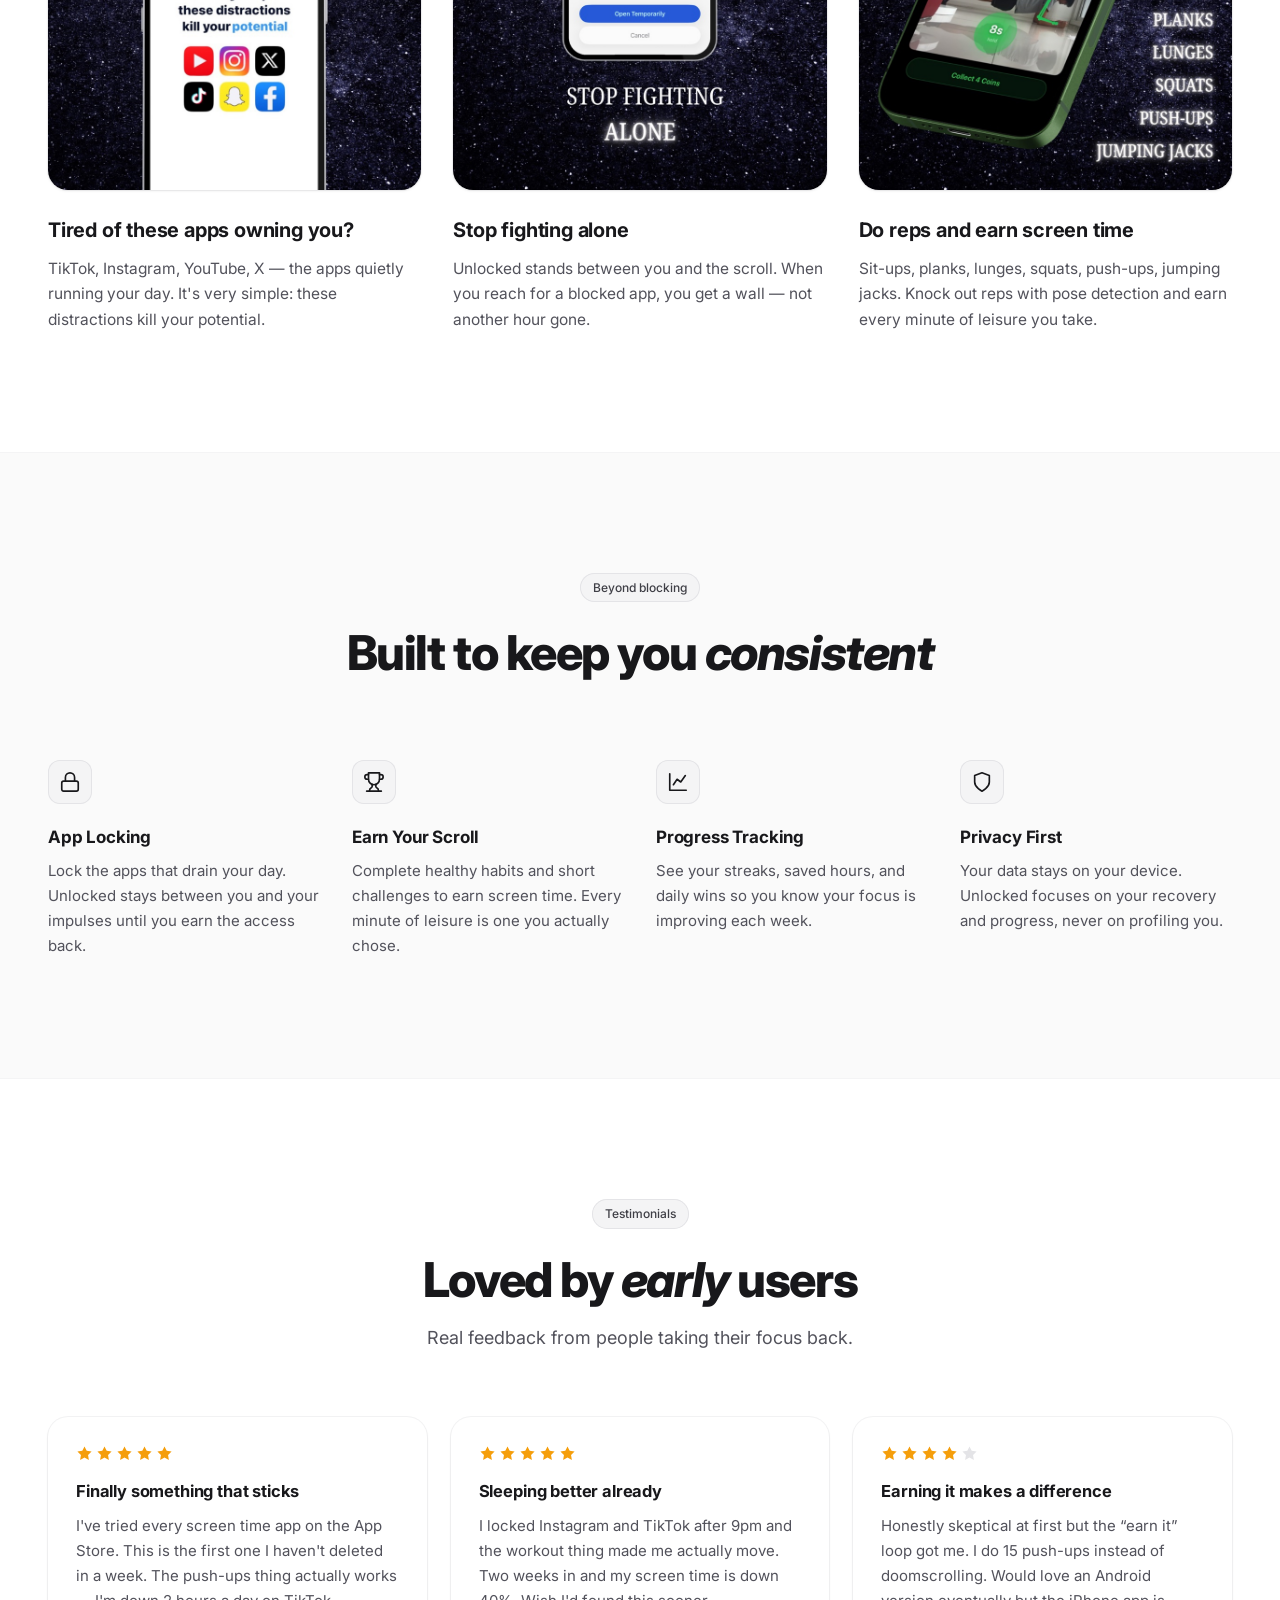
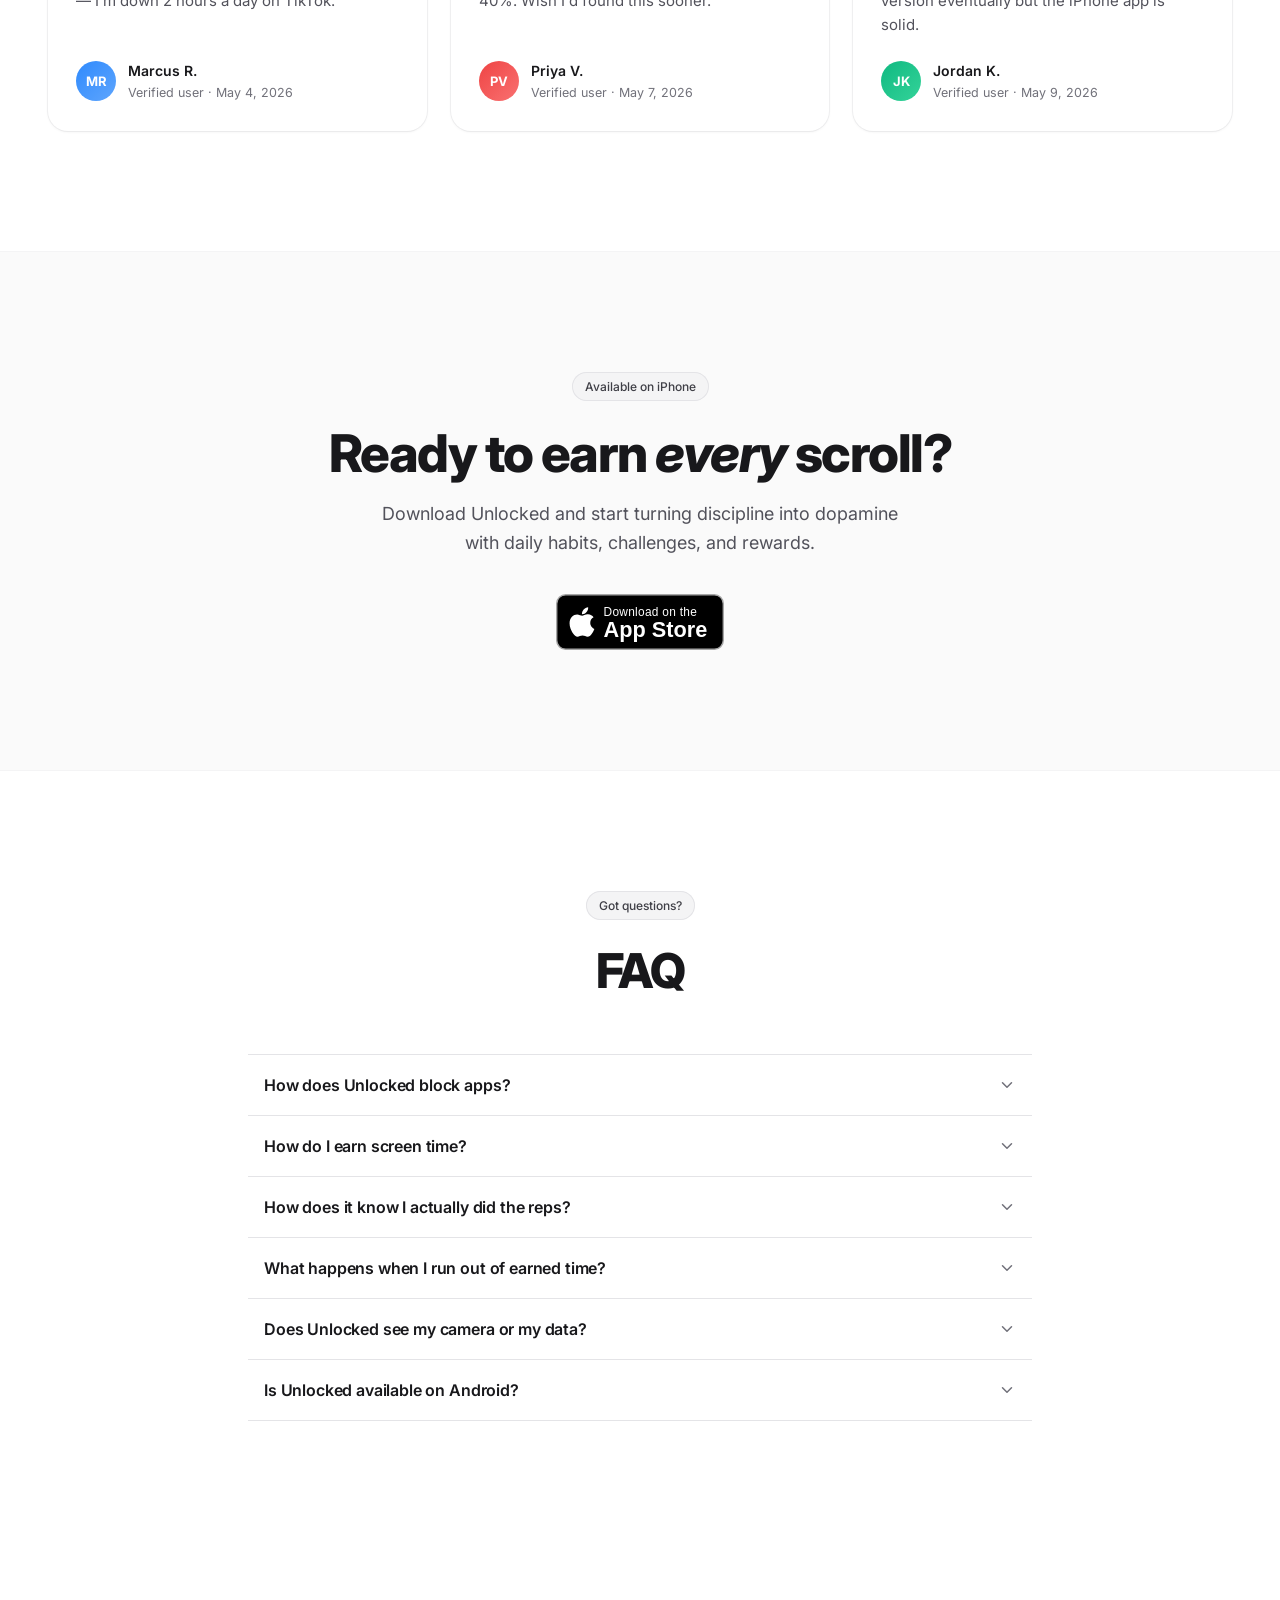
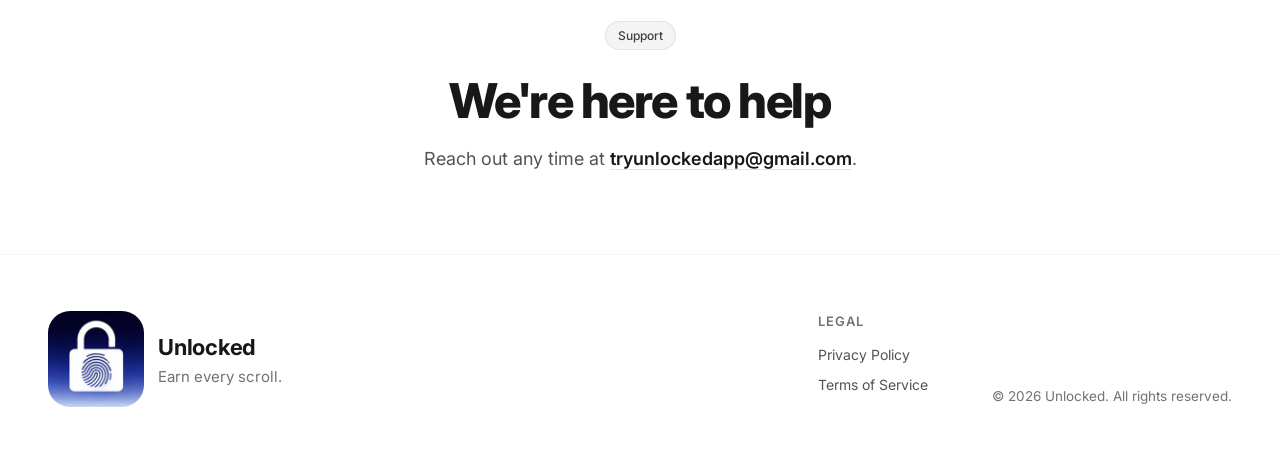
==== commit cff6a20b: "fix(hero): use real App Blocked screenshot instead of HTML mock Found the actual in-app capture (Sna" ====
--- a/index.html
+++ b/index.html
@@ -112,37 +112,7 @@
           </div>
 
           <div class="phone phone--right">
-            <div class="phone__notch" aria-hidden="true"></div>
-            <div class="phone__screen phone__screen--blocked" role="img" aria-label="Unlocked block screen: Snapchat is blocked by Unlocked">
-              <div class="blocked__statusbar" aria-hidden="true">
-                <span class="blocked__time">1:13</span>
-                <span class="blocked__status-icons">
-                  <svg viewBox="0 0 18 12" class="blocked__signal"><rect x="0" y="7" width="3" height="5" rx="1"/><rect x="5" y="5" width="3" height="7" rx="1"/><rect x="10" y="2.5" width="3" height="9.5" rx="1"/><rect x="15" y="0" width="3" height="12" rx="1"/></svg>
-                  <svg viewBox="0 0 16 12" class="blocked__wifi"><path d="M8 10.5a1.5 1.5 0 1 0 0 .01zM4.9 7.6a4.6 4.6 0 0 1 6.2 0l1.4-1.5a6.6 6.6 0 0 0-9 0zM2 4.7a8.8 8.8 0 0 1 12 0L15.5 3a11 11 0 0 0-15 0z"/></svg>
-                  <svg viewBox="0 0 25 12" class="blocked__battery"><rect x="0.5" y="0.5" width="21" height="11" rx="3" fill="none" stroke="currentColor" opacity="0.4"/><rect x="23" y="4" width="2" height="4" rx="1" opacity="0.4"/><rect x="2" y="2" width="7" height="8" rx="1.5"/></svg>
-                </span>
-              </div>
-              <div class="blocked__center">
-                <div class="blocked__icon">
-                  <svg viewBox="0 0 48 48" aria-hidden="true">
-                    <path d="M16 22v-6a8 8 0 0 1 16 0v6" fill="none" stroke="#fff" stroke-width="3.5" stroke-linecap="round"></path>
-                    <rect x="9" y="21" width="30" height="21" rx="6" fill="#fff"></rect>
-                    <g fill="none" stroke="#1e2a63" stroke-width="1.6" stroke-linecap="round">
-                      <path d="M24 27.5a5.5 5.5 0 0 1 5.5 5.5v1.5"></path>
-                      <path d="M18.5 35.5v-2.5a5.5 5.5 0 0 1 2.6-4.7"></path>
-                      <path d="M24 30.5a2.6 2.6 0 0 1 2.6 2.6v3"></path>
-                      <path d="M21.4 36.5v-3.4"></path>
-                    </g>
-                  </svg>
-                </div>
-                <p class="blocked__title">App Blocked</p>
-                <p class="blocked__text">Snapchat is blocked by Unlocked.</p>
-              </div>
-              <div class="blocked__actions">
-                <span class="blocked__btn blocked__btn--primary">Open Temporarily</span>
-                <span class="blocked__btn blocked__btn--secondary">Cancel</span>
-              </div>
-            </div>
+            <img src="assets/images/blocked-screen.png" alt="Unlocked block screen: Snapchat is blocked by Unlocked" class="phone__screen" width="660" height="1434" />
           </div>
         </div>
       </div>
--- a/styles.css
+++ b/styles.css
@@ -306,7 +306,6 @@
   position: absolute;
   top: 50%;
   z-index: 1;
-  container-type: inline-size;
   width: 175px;
   background: #0b0b0f;
   border-radius: 32px;
@@ -364,136 +363,6 @@
   .phone__screen {
     border-radius: 33px;
   }
-}
-
-/* Blocked-screen mock (second phone) — matches the real in-app block screen */
-
-/* Sizes are proportional to the real screenshot (~920px-wide capture),
-   scaled with container-query units so both hero breakpoints stay faithful. */
-
-.phone__screen--blocked {
-  aspect-ratio: 402 / 874;
-  background: #f2f2f4;
-  display: flex;
-  flex-direction: column;
-  padding: 10px 6cqw 6.5cqw;
-}
-
-.blocked__statusbar {
-  display: flex;
-  align-items: center;
-  justify-content: space-between;
-  padding: 1.5cqw 3cqw 0;
-  color: #17171c;
-}
-
-.blocked__time {
-  font-size: 10px;
-  font-size: 4cqw;
-  font-weight: 600;
-  letter-spacing: 0.01em;
-}
-
-.blocked__status-icons {
-  display: inline-flex;
-  align-items: center;
-  gap: 1.2cqw;
-  fill: #17171c;
-  color: #17171c;
-}
-
-.blocked__signal {
-  width: 11px;
-  height: 8px;
-  width: 4.4cqw;
-  height: 3cqw;
-}
-
-.blocked__wifi {
-  width: 10px;
-  height: 8px;
-  width: 4cqw;
-  height: 3cqw;
-}
-
-.blocked__battery {
-  width: 16px;
-  height: 8px;
-  width: 6.4cqw;
-  height: 3cqw;
-}
-
-.blocked__center {
-  flex: 1;
-  display: flex;
-  flex-direction: column;
-  align-items: center;
-  justify-content: center;
-  text-align: center;
-  gap: 0.6cqw;
-  padding-bottom: 9cqw;
-}
-
-.blocked__icon {
-  width: 58px;
-  height: 58px;
-  width: 16.6cqw;
-  height: 16.6cqw;
-  border-radius: 3.9cqw;
-  background: linear-gradient(180deg, #0a0f2e 0%, #1e2a63 45%, #4a6fe8 100%);
-  display: flex;
-  align-items: center;
-  justify-content: center;
-  margin-bottom: 3cqw;
-}
-
-.blocked__icon svg {
-  width: 38px;
-  height: 38px;
-  width: 11cqw;
-  height: 11cqw;
-}
-
-.blocked__title {
-  font-size: 13px;
-  font-size: 4.4cqw;
-  font-weight: 700;
-  color: #17171c;
-  letter-spacing: -0.01em;
-}
-
-.blocked__text {
-  font-size: 10px;
-  font-size: 3.6cqw;
-  color: #9a9aa2;
-  white-space: nowrap;
-}
-
-.blocked__actions {
-  display: flex;
-  flex-direction: column;
-  gap: 2.6cqw;
-}
-
-.blocked__btn {
-  display: block;
-  text-align: center;
-  border-radius: 999px;
-  padding: 10px 0;
-  padding: 3.4cqw 0;
-  font-size: 10px;
-  font-size: 3.7cqw;
-  font-weight: 600;
-}
-
-.blocked__btn--primary {
-  background: #3d6deb;
-  color: #fff;
-}
-
-.blocked__btn--secondary {
-  background: #fff;
-  color: #3f3f46;
 }
 
 /* --------------------------------------------------------------------------
